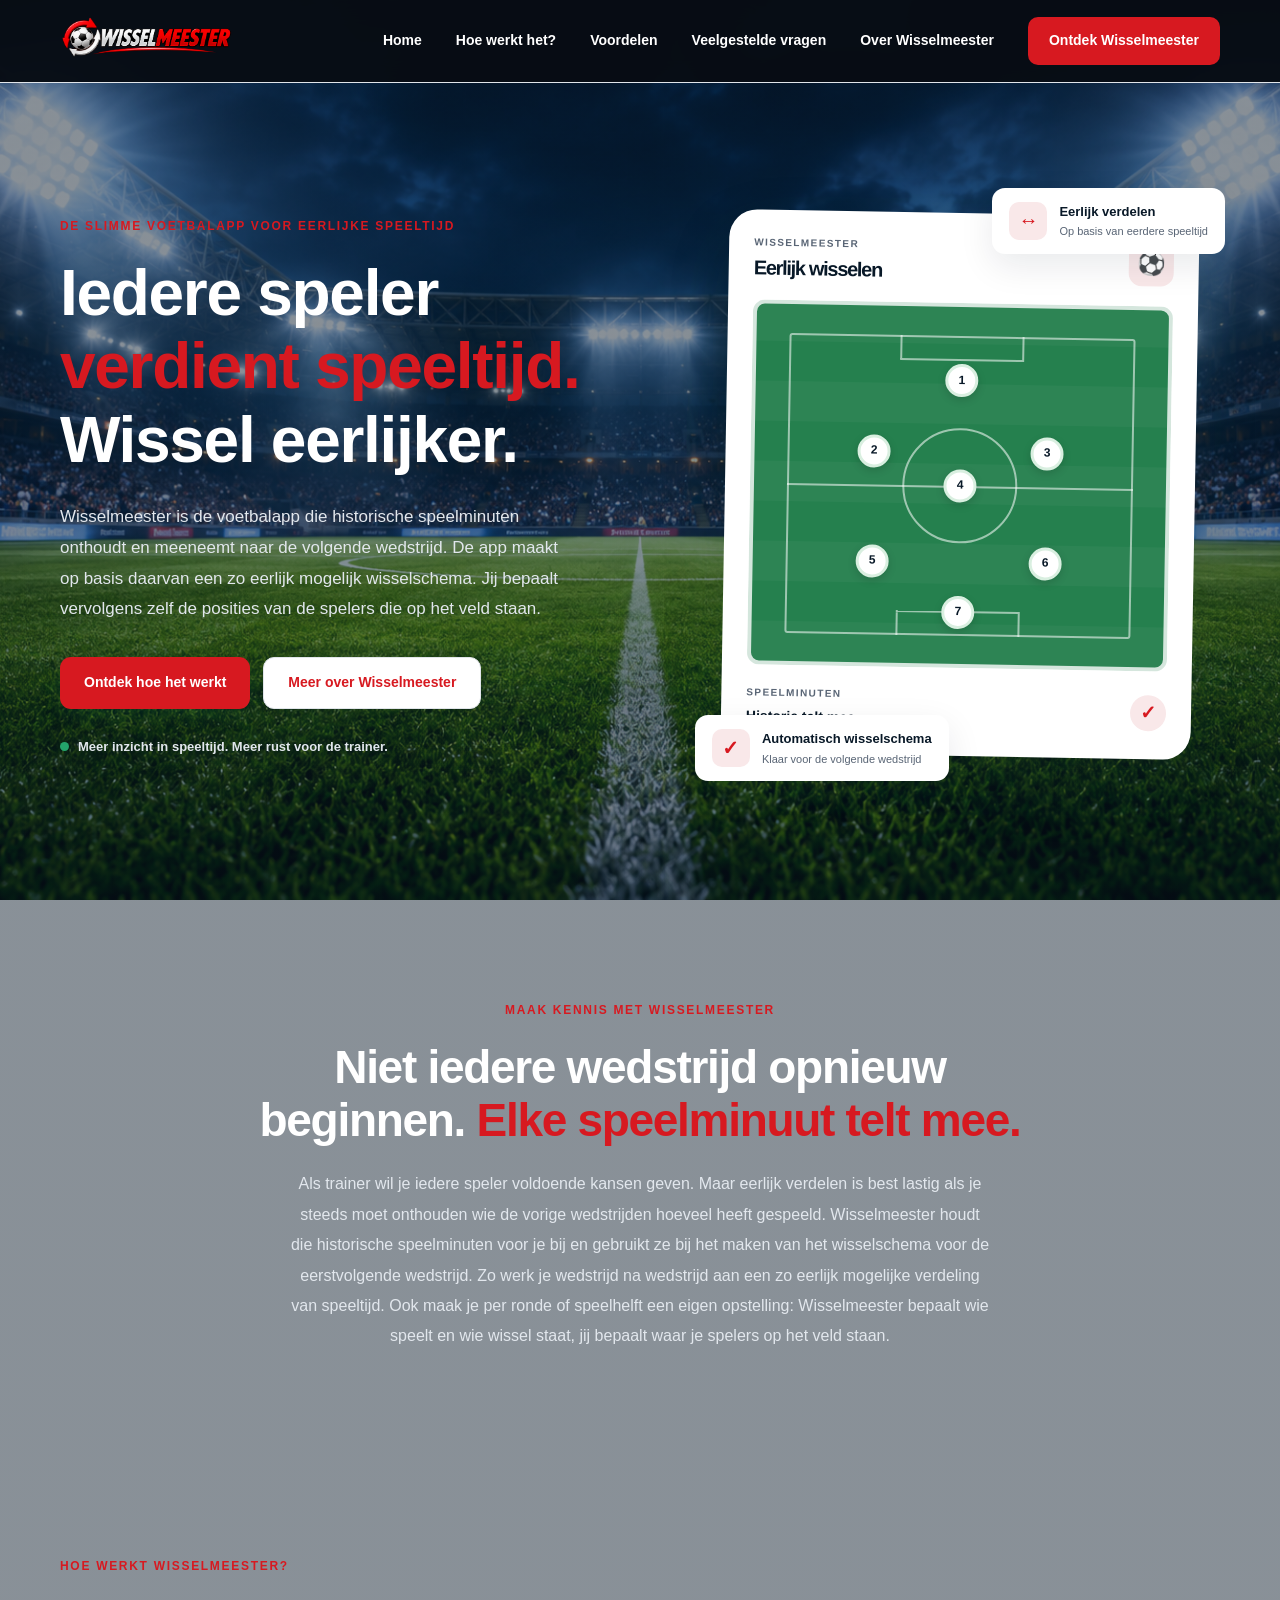
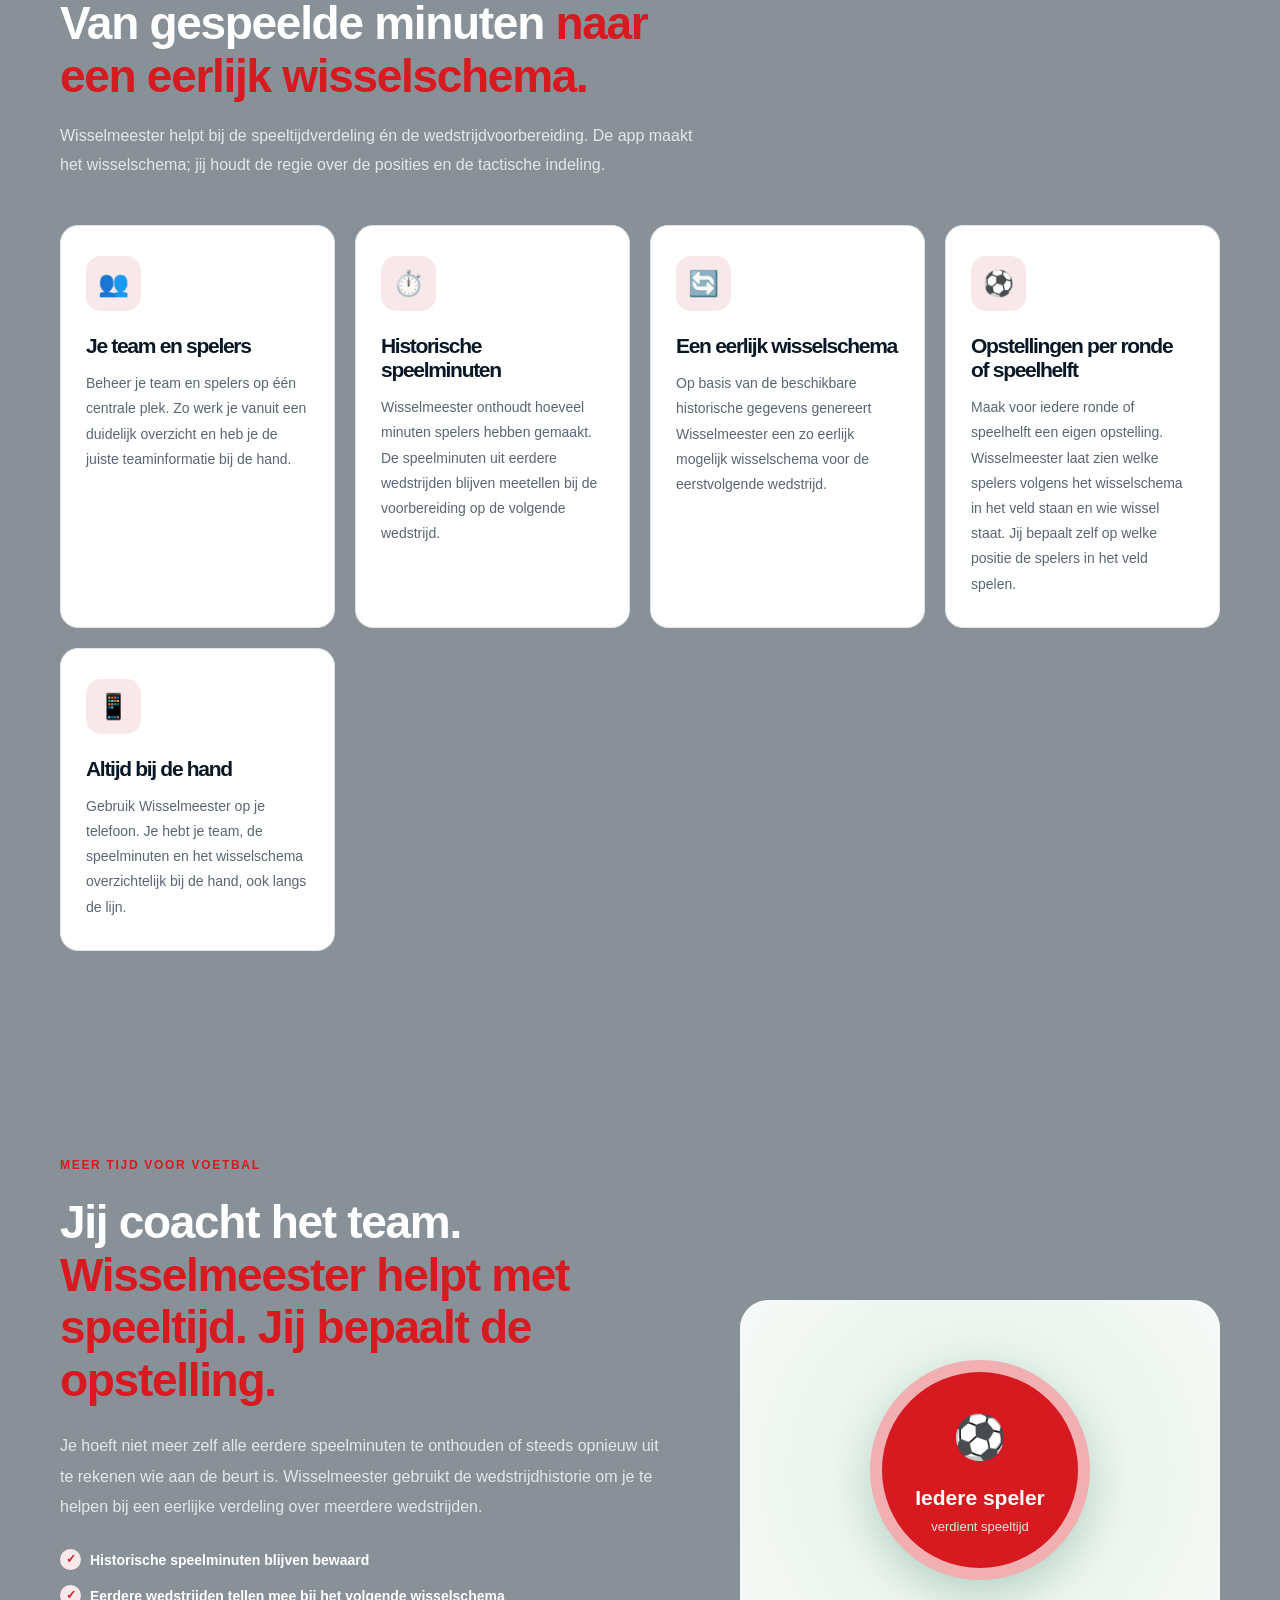
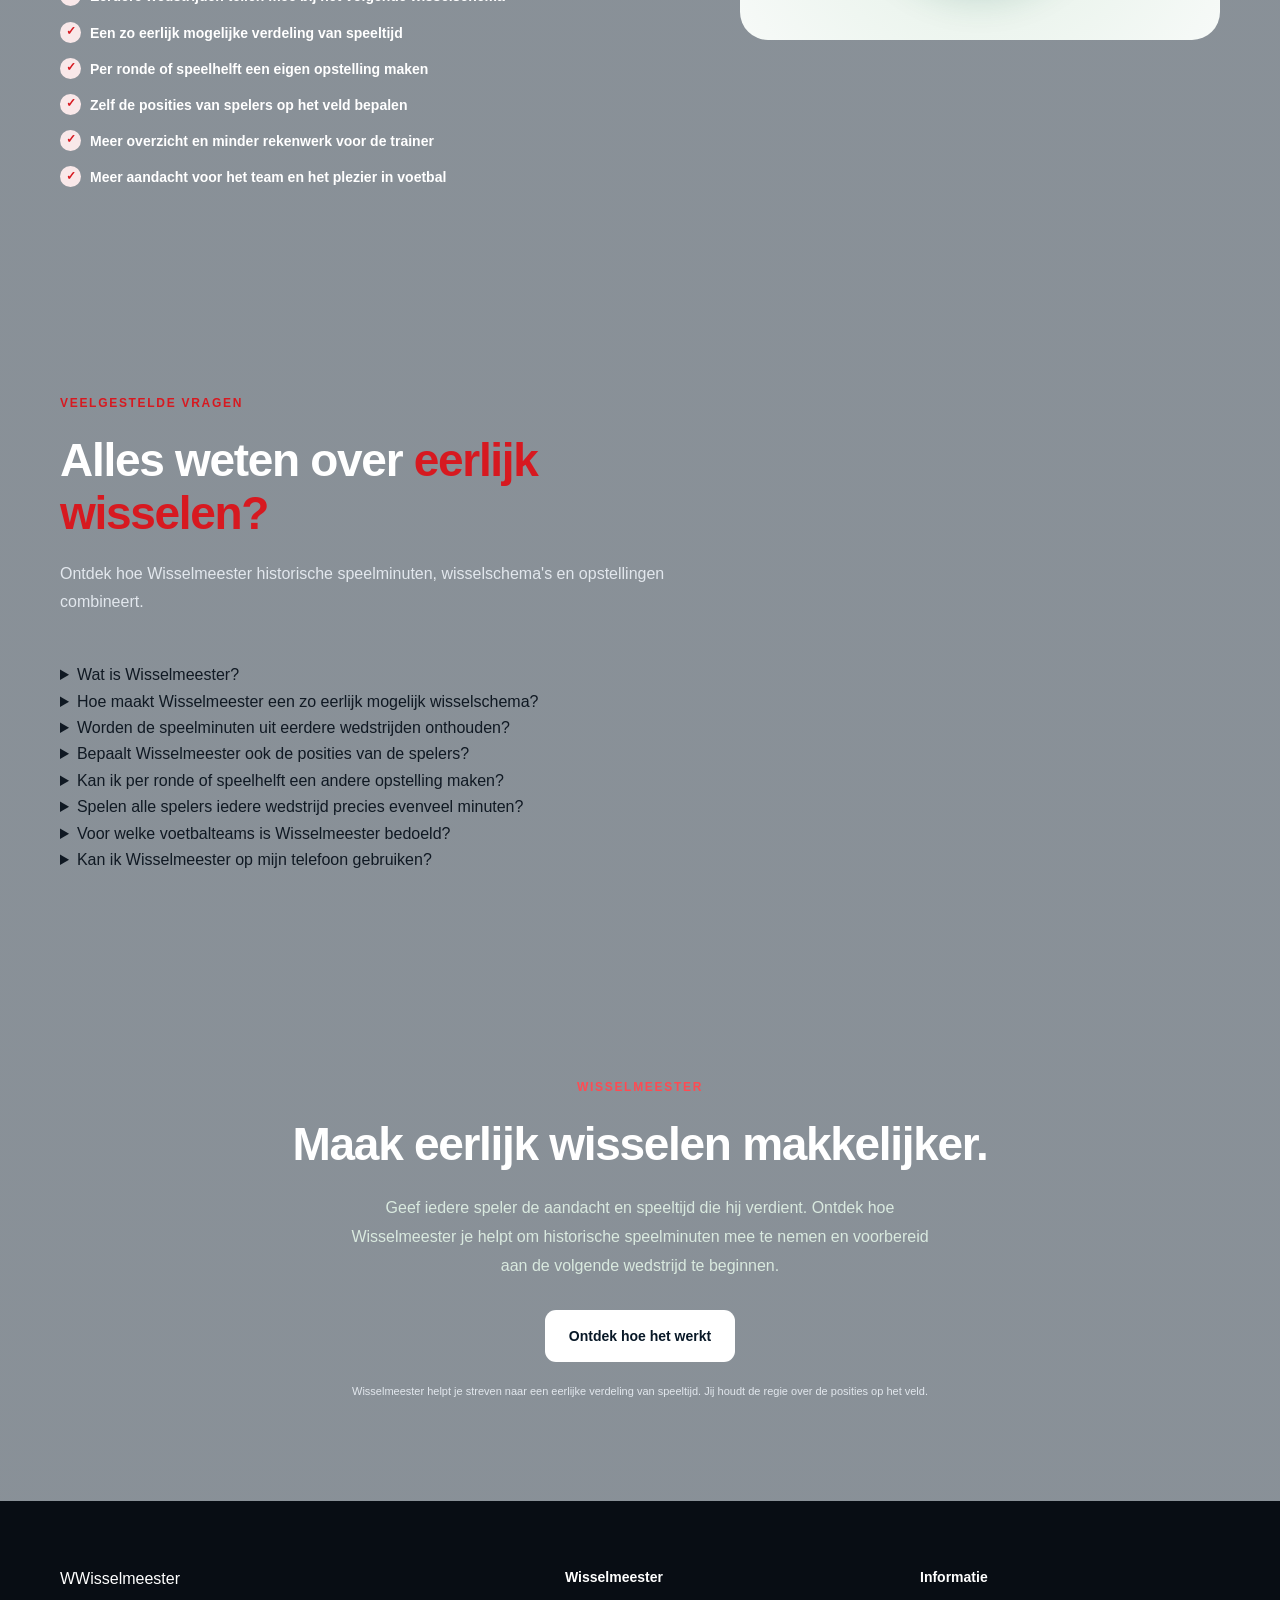
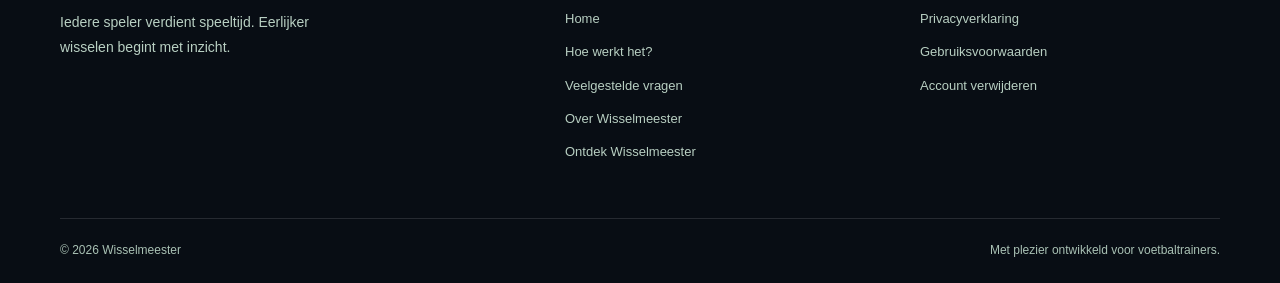
==== index.html @ cfaa4a72 "Update index.html" ====
<!DOCTYPE html>
<html lang="nl">
<head>
  <meta charset="UTF-8">
  <meta name="viewport" content="width=device-width, initial-scale=1.0">

  <title>Wisselmeester – Eerlijkere speeltijd voor iedere speler</title>

  <meta
    name="description"
    content="Wisselmeester is de slimme voetbalapp voor trainers. De app onthoudt historische speelminuten en maakt op basis daarvan een zo eerlijk mogelijk wisselschema voor de volgende wedstrijd."
  >

  <meta name="theme-color" content="#081827">

  <!-- SEO: canonical URL -->
  <link rel="canonical" href="https://wisselmeester.nl/">

  <!-- SEO: social sharing (Open Graph) -->
  <meta property="og:type" content="website">
  <meta property="og:locale" content="nl_NL">
  <meta property="og:site_name" content="Wisselmeester">
  <meta property="og:title" content="Wisselmeester – Eerlijkere speeltijd voor iedere speler">
  <meta
    property="og:description"
    content="De voetbalapp die historische speelminuten meeneemt en een zo eerlijk mogelijk wisselschema maakt. Jij bepaalt de posities op het veld."
  >
  <meta property="og:url" content="https://wisselmeester.nl/">
  <meta property="og:image" content="https://wisselmeester.nl/images/wisselmeester-logo.png">

  <!-- SEO: Twitter / X sharing -->
  <meta name="twitter:card" content="summary_large_image">
  <meta name="twitter:title" content="Wisselmeester – Eerlijkere speeltijd voor iedere speler">
  <meta
    name="twitter:description"
    content="De voetbalapp die historische speelminuten meeneemt en een zo eerlijk mogelijk wisselschema maakt."
  >
  <meta name="twitter:image" content="https://wisselmeester.nl/images/wisselmeester-logo.png">

  <!-- SEO: structured data -->
  <script type="application/ld+json">
  {
    "@context": "https://schema.org",
    "@type": "SoftwareApplication",
    "name": "Wisselmeester",
    "applicationCategory": "SportsApplication",
    "operatingSystem": "Web",
    "url": "https://wisselmeester.nl/",
    "description": "Wisselmeester is een voetbalapp voor trainers. De app onthoudt historische speelminuten en gebruikt die gegevens om een zo eerlijk mogelijk wisselschema voor de volgende wedstrijd te maken. De trainer bepaalt zelf de posities van de spelers op het veld.",
    "image": "https://wisselmeester.nl/images/wisselmeester-logo.png",
    "inLanguage": "nl"
  }
  </script>

  <link rel="stylesheet" href="style.css">
  <link rel="icon" type="image/png" href="images/icon-512.png">
  <script src="script.js" defer></script>
</head>

<body>

  <!-- NAVIGATIE -->
  <header class="site-header">
    <div class="container nav-container">

      <a href="#" class="brand" aria-label="Wisselmeester home">
        <img src="images/wisselmeester-logo.png" alt="Wisselmeester" class="brand-logo">
      </a>

      <button
        class="menu-toggle"
        id="menuToggle"
        aria-label="Menu openen"
        aria-expanded="false"
        aria-controls="mainNav"
      >
        <span></span>
        <span></span>
        <span></span>
      </button>

      <nav class="main-nav" id="mainNav">
        <a href="#home">Home</a>
        <a href="#functies">Hoe werkt het?</a>
        <a href="#voordelen">Voordelen</a>
        <a href="#faq">Veelgestelde vragen</a>
        <a href="#over">Over Wisselmeester</a>
        <a href="#contact" class="nav-button">Ontdek Wisselmeester</a>
      </nav>

    </div>
  </header>

  <main>

    <!-- HERO -->
    <section class="hero" id="home">
      <div class="container hero-grid">

        <div class="hero-content">

          <span class="eyebrow">
            DE SLIMME VOETBALAPP VOOR EERLIJKE SPEELTIJD
          </span>

          <h1>
            Iedere speler
            <span>verdient speeltijd.</span>
            Wissel eerlijker.
          </h1>

          <p>
            Wisselmeester is de voetbalapp die historische speelminuten
            onthoudt en meeneemt naar de volgende wedstrijd. De app maakt
            op basis daarvan een zo eerlijk mogelijk wisselschema. Jij bepaalt
            vervolgens zelf de posities van de spelers die op het veld staan.
          </p>

          <div class="hero-actions">
            <a href="#functies" class="button button-primary">
              Ontdek hoe het werkt
            </a>

            <a href="#over" class="button button-secondary">
              Meer over Wisselmeester
            </a>
          </div>

          <div class="hero-note">
            <span class="status-dot"></span>
            Meer inzicht in speeltijd. Meer rust voor de trainer.
          </div>

        </div>

        <!-- VISUELE APP-PRESENTATIE -->
        <div class="hero-visual">

          <div class="visual-card">

            <div class="visual-top">
              <div>
                <span class="visual-label">WISSELMEESTER</span>
                <h3>Eerlijk wisselen</h3>
              </div>
              <span class="visual-icon">⚽</span>
            </div>

            <div class="pitch">

              <div class="pitch-line center-line"></div>
              <div class="center-circle"></div>
              <div class="goal goal-top"></div>
              <div class="goal goal-bottom"></div>

              <span class="player player-1">1</span>
              <span class="player player-2">2</span>
              <span class="player player-3">3</span>
              <span class="player player-4">4</span>
              <span class="player player-5">5</span>
              <span class="player player-6">6</span>
              <span class="player player-7">7</span>

            </div>

            <div class="visual-footer">
              <div>
                <span class="visual-label">SPEELMINUTEN</span>
                <strong>Historie telt mee</strong>
              </div>
              <span class="check-icon">✓</span>
            </div>

          </div>

          <div class="floating-card floating-card-top">
            <span class="floating-icon">↔</span>
            <div>
              <strong>Eerlijk verdelen</strong>
              <small>Op basis van eerdere speeltijd</small>
            </div>
          </div>

          <div class="floating-card floating-card-bottom">
            <span class="floating-icon">✓</span>
            <div>
              <strong>Automatisch wisselschema</strong>
              <small>Klaar voor de volgende wedstrijd</small>
            </div>
          </div>

        </div>

      </div>
    </section>

    <!-- INTRODUCTIE -->
    <section class="intro section-padding" id="over">
      <div class="container intro-content">

        <span class="eyebrow">MAAK KENNIS MET WISSELMEESTER</span>

        <h2>
          Niet iedere wedstrijd opnieuw beginnen.
          <span>Elke speelminuut telt mee.</span>
        </h2>

        <p>
          Als trainer wil je iedere speler voldoende kansen geven.
          Maar eerlijk verdelen is best lastig als je steeds moet onthouden
          wie de vorige wedstrijden hoeveel heeft gespeeld. Wisselmeester
          houdt die historische speelminuten voor je bij en gebruikt ze
          bij het maken van het wisselschema voor de eerstvolgende wedstrijd.
          Zo werk je wedstrijd na wedstrijd aan een zo eerlijk mogelijke
          verdeling van speeltijd. Ook maak je per ronde of speelhelft een
          eigen opstelling: Wisselmeester bepaalt wie speelt en wie wissel
          staat, jij bepaalt waar je spelers op het veld staan.
        </p>

      </div>
    </section>

    <!-- FUNCTIES -->
    <section class="features section-padding" id="functies">
      <div class="container">

        <div class="section-heading">
          <span class="eyebrow">HOE WERKT WISSELMEESTER?</span>
          <h2>
            Van gespeelde minuten
            <span>naar een eerlijk wisselschema.</span>
          </h2>
          <p>
            Wisselmeester helpt bij de speeltijdverdeling én de
            wedstrijdvoorbereiding. De app maakt het wisselschema;
            jij houdt de regie over de posities en de tactische indeling.
          </p>
        </div>

        <div class="feature-grid">

          <article class="feature-card">
            <div class="feature-icon">👥</div>
            <h3>Je team en spelers</h3>
            <p>
              Beheer je team en spelers op één centrale plek.
              Zo werk je vanuit een duidelijk overzicht en heb je
              de juiste teaminformatie bij de hand.
            </p>
          </article>

          <article class="feature-card">
            <div class="feature-icon">⏱️</div>
            <h3>Historische speelminuten</h3>
            <p>
              Wisselmeester onthoudt hoeveel minuten spelers hebben gemaakt.
              De speelminuten uit eerdere wedstrijden blijven meetellen
              bij de voorbereiding op de volgende wedstrijd.
            </p>
          </article>

          <article class="feature-card">
            <div class="feature-icon">🔄</div>
            <h3>Een eerlijk wisselschema</h3>
            <p>
              Op basis van de beschikbare historische gegevens genereert
              Wisselmeester een zo eerlijk mogelijk wisselschema voor
              de eerstvolgende wedstrijd.
            </p>
          </article>

          <article class="feature-card">
            <div class="feature-icon">⚽</div>
            <h3>Opstellingen per ronde of speelhelft</h3>
            <p>
              Maak voor iedere ronde of speelhelft een eigen opstelling.
              Wisselmeester laat zien welke spelers volgens het wisselschema
              in het veld staan en wie wissel staat. Jij bepaalt zelf op
              welke positie de spelers in het veld spelen.
            </p>
          </article>

          <article class="feature-card">
            <div class="feature-icon">📱</div>
            <h3>Altijd bij de hand</h3>
            <p>
              Gebruik Wisselmeester op je telefoon. Je hebt je team,
              de speelminuten en het wisselschema overzichtelijk bij
              de hand, ook langs de lijn.
            </p>
          </article>

        </div>

      </div>
    </section>

    <!-- VOORDELEN -->
    <section class="benefits section-padding" id="voordelen">
      <div class="container benefits-grid">

        <div class="benefits-content">
          <span class="eyebrow">MEER TIJD VOOR VOETBAL</span>

          <h2>
            Jij coacht het team.
            <span>Wisselmeester helpt met speeltijd. Jij bepaalt de opstelling.</span>
          </h2>

          <p>
            Je hoeft niet meer zelf alle eerdere speelminuten te onthouden
            of steeds opnieuw uit te rekenen wie aan de beurt is.
            Wisselmeester gebruikt de wedstrijdhistorie om je te helpen
            bij een eerlijke verdeling over meerdere wedstrijden.
          </p>

          <ul class="benefit-list">
            <li>Historische speelminuten blijven bewaard</li>
            <li>Eerdere wedstrijden tellen mee bij het volgende wisselschema</li>
            <li>Een zo eerlijk mogelijke verdeling van speeltijd</li>
            <li>Per ronde of speelhelft een eigen opstelling maken</li>
            <li>Zelf de posities van spelers op het veld bepalen</li>
            <li>Meer overzicht en minder rekenwerk voor de trainer</li>
            <li>Meer aandacht voor het team en het plezier in voetbal</li>
          </ul>
        </div>

        <div class="benefits-visual">
          <div class="benefits-circle">
            <span>⚽</span>
            <strong>Iedere speler</strong>
            <small>verdient speeltijd</small>
          </div>
        </div>

      </div>
    </section>

    <!-- VEELGESTELDE VRAGEN -->
    <section class="faq section-padding" id="faq">
      <div class="container">

        <div class="section-heading faq-heading">
          <span class="eyebrow">VEELGESTELDE VRAGEN</span>
          <h2>
            Alles weten over
            <span>eerlijk wisselen?</span>
          </h2>
          <p>
            Ontdek hoe Wisselmeester historische speelminuten,
            wisselschema's en opstellingen combineert.
          </p>
        </div>

        <div class="faq-list">

          <details class="faq-item">
            <summary>Wat is Wisselmeester?</summary>
            <div class="faq-answer">
              <p>
                Wisselmeester is een voetbalapp voor trainers. De app houdt
                geregistreerde speelminuten uit eerdere wedstrijden bij en
                gebruikt die historie om een zo eerlijk mogelijk wisselschema
                voor de eerstvolgende wedstrijd te maken.
              </p>
            </div>
          </details>

          <details class="faq-item">
            <summary>Hoe maakt Wisselmeester een zo eerlijk mogelijk wisselschema?</summary>
            <div class="faq-answer">
              <p>
                Wisselmeester neemt de historische speelminuten van spelers
                mee bij het genereren van het volgende wisselschema. Zo kijkt
                de app verder dan alleen de wedstrijd die je op dat moment
                voorbereidt en helpt hij om de speeltijd over meerdere
                wedstrijden zo eerlijk mogelijk te verdelen.
              </p>
            </div>
          </details>

          <details class="faq-item">
            <summary>Worden de speelminuten uit eerdere wedstrijden onthouden?</summary>
            <div class="faq-answer">
              <p>
                Ja. De geregistreerde speelminuten blijven onderdeel van de
                wedstrijdhistorie. Die gegevens worden meegenomen wanneer
                Wisselmeester een wisselschema voor de volgende wedstrijd
                genereert.
              </p>
            </div>
          </details>

          <details class="faq-item">
            <summary>Bepaalt Wisselmeester ook de posities van de spelers?</summary>
            <div class="faq-answer">
              <p>
                Nee. Wisselmeester bepaalt volgens het wisselschema welke
                spelers in het veld staan en wie wissel staat. De trainer
                bepaalt zelf op welke positie de spelers in het veld spelen.
                Jij houdt dus de tactische regie.
              </p>
            </div>
          </details>

          <details class="faq-item">
            <summary>Kan ik per ronde of speelhelft een andere opstelling maken?</summary>
            <div class="faq-answer">
              <p>
                Ja. Je kunt per ronde of speelhelft een eigen opstelling
                samenstellen. Wisselmeester geeft aan welke spelers volgens
                het wisselschema spelen; jij verdeelt die spelers over de
                gewenste posities.
              </p>
            </div>
          </details>

          <details class="faq-item">
            <summary>Spelen alle spelers iedere wedstrijd precies evenveel minuten?</summary>
            <div class="faq-answer">
              <p>
                Dat is niet het uitgangspunt. Wisselmeester streeft naar een
                zo eerlijk mogelijke verdeling op basis van de geregistreerde
                speelminuten uit eerdere wedstrijden. De verdeling kan per
                wedstrijd verschillen; het doel is om over meerdere
                wedstrijden rekening te houden met de speeltijd van iedere
                speler.
              </p>
            </div>
          </details>

          <details class="faq-item">
            <summary>Voor welke voetbalteams is Wisselmeester bedoeld?</summary>
            <div class="faq-answer">
              <p>
                Wisselmeester is ontwikkeld voor voetbaltrainers die meer
                overzicht willen bij het organiseren van teams, opstellingen
                en wissels. De app is in het bijzonder relevant voor trainers
                die de speeltijd van hun spelers zo eerlijk mogelijk willen
                verdelen.
              </p>
            </div>
          </details>

          <details class="faq-item">
            <summary>Kan ik Wisselmeester op mijn telefoon gebruiken?</summary>
            <div class="faq-answer">
              <p>
                Ja. Wisselmeester is als webapp te gebruiken op je telefoon.
                Zo kun je je teaminformatie en wisselschema ook langs de lijn
                raadplegen.
              </p>
            </div>
          </details>

        </div>
      </div>
    </section>

    <!-- CTA -->
    <section class="cta section-padding" id="contact">
      <div class="container cta-content">

        <span class="eyebrow">WISSELMEESTER</span>

        <h2>
          Maak eerlijk wisselen
          makkelijker.
        </h2>

        <p>
          Geef iedere speler de aandacht en speeltijd die hij verdient.
          Ontdek hoe Wisselmeester je helpt om historische speelminuten
          mee te nemen en voorbereid aan de volgende wedstrijd te beginnen.
        </p>

        <a href="#functies" class="button button-light">
          Ontdek hoe het werkt
        </a>

        <small>
          Wisselmeester helpt je streven naar een eerlijke verdeling
          van speeltijd. Jij houdt de regie over de posities op het veld.
        </small>

      </div>
    </section>

  </main>

  <!-- FOOTER -->
  <footer class="site-footer">
    <div class="container footer-content">

      <div class="footer-brand">
        <a href="#" class="brand brand-footer">
          <span class="brand-icon">W</span>
          <span>Wisselmeester</span>
        </a>

        <p>
          Iedere speler verdient speeltijd.
          Eerlijker wisselen begint met inzicht.
        </p>
      </div>

      <div class="footer-links">
        <strong>Wisselmeester</strong>
        <a href="#home">Home</a>
        <a href="#functies">Hoe werkt het?</a>
        <a href="#faq">Veelgestelde vragen</a>
        <a href="#over">Over Wisselmeester</a>
        <a href="#contact">Ontdek Wisselmeester</a>
      </div>

      <div class="footer-links">
        <strong>Informatie</strong>
        <a href="privacy.html">Privacyverklaring</a>
        <a href="voorwaarden.html">Gebruiksvoorwaarden</a>
        <a href="verwijderen.html">Account verwijderen</a>
      </div>

    </div>

    <div class="container footer-bottom">
      <span>© <span id="currentYear"></span> Wisselmeester</span>
      <span>Met plezier ontwikkeld voor voetbaltrainers.</span>
    </div>
  </footer>

</body>
</html>
---- style.css ----
/* =========================================================
   WISSELMEESTER - OFFICIELE WEBSITE
   TEST VERSIE
   Huisstijl: wit, donkergroen en blauw
   ========================================================= */


/* =========================================================
   1. KLEUREN EN BASISINSTELLINGEN
   ========================================================= */


:root {
  /* OFFICIELE WISSELMEESTER KLEUREN */

  --green: #d71920;
  --green-dark: #081827;
  --green-light: #f9e8e9;
  --green-soft: #f4f5f7;

  --blue: #081827;
  --blue-light: #e9edf2;

  --white: #ffffff;
  --background: #f4f5f7;

  --text: #101923;
  --text-light: #596575;

  --border: #e1e5ea;

  --shadow: 0 12px 35px rgba(8, 24, 39, 0.09);

  --radius: 18px;
  --radius-large: 28px;

  --container: 1160px;
}



* {
  margin: 0;
  padding: 0;
  box-sizing: border-box;
}


html {
  scroll-behavior: smooth;
  scroll-padding-top: 100px;
}



body {
  font-family: Arial, Helvetica, sans-serif;
  background:
    linear-gradient(
      rgba(8, 24, 39, 0.48),
      rgba(8, 24, 39, 0.48)
    ),
    url("images/background-stadium.png") center top / cover fixed no-repeat;
  color: var(--text);
  line-height: 1.65;
  overflow-x: hidden;
}



a {
  text-decoration: none;
  color: inherit;
}


button {
  font: inherit;
}


.container {
  width: min(100% - 48px, var(--container));
  margin: 0 auto;
}


.section-padding {
  padding: 100px 0;
}


::selection {
  background: var(--green);
  color: var(--white);
}


/* =========================================================
   2. NAVIGATIE
   ========================================================= */

.site-header {
  position: sticky;
  top: 0;
  z-index: 1000;

  background: rgba(8, 13, 20, 0.97);
  backdrop-filter: blur(12px);

  border-bottom: 1px solid var(--border);
}


.nav-container {
  min-height: 82px;

  display: flex;
  align-items: center;
  justify-content: space-between;
}



.brand {
  display: inline-flex;
  align-items: center;
  text-decoration: none;
  line-height: 0;
}

.brand-logo {
  display: block;
  height: 58px;
  width: auto;
  max-width: 320px;
  object-fit: contain;
}



.main-nav {
  display: flex;
  align-items: center;
  gap: 34px;
}


.main-nav > a {
  color: #ffffff;
  font-size: 14px;
  font-weight: 600;

  transition: color 0.2s ease;
}


.main-nav > a:hover {
  color: var(--green);
}


.main-nav .nav-button {
  background: var(--green);
  color: var(--white);

  padding: 12px 21px;
  border-radius: 10px;

  transition: background 0.2s ease, transform 0.2s ease;
}


.main-nav .nav-button:hover {
  background: var(--green-dark);
  color: var(--white);
  transform: translateY(-2px);
}


.menu-toggle {
  display: none;

  width: 44px;
  height: 44px;

  border: 1px solid #394452;
  background: #101923;
  border-radius: 10px;

  cursor: pointer;

  align-items: center;
  justify-content: center;
  flex-direction: column;
  gap: 5px;
}


.menu-toggle span {
  width: 20px;
  height: 2px;

  background: #ffffff;
  border-radius: 5px;

  transition: transform 0.2s ease;
}


/* =========================================================
   3. ALGEMENE TYPOGRAFIE
   ========================================================= */

.eyebrow {
  display: inline-block;

  color: var(--green);
  font-size: 12px;
  font-weight: 800;
  letter-spacing: 1.7px;

  margin-bottom: 20px;
}


h1,
h2,
h3 {
  color: #ffffff;
  line-height: 1.15;
  letter-spacing: -1.3px;
}


h1 {
  font-size: clamp(42px, 5vw, 66px);
}


h2 {
  font-size: clamp(32px, 4vw, 46px);
}


h3 {
  font-size: 21px;
}


h1 span,
h2 span {
  color: var(--green);
}


p {
  color: #e2e7ed;
}


/* =========================================================
   4. KNOPPEN
   ========================================================= */

.button {
  display: inline-flex;
  align-items: center;
  justify-content: center;

  min-height: 52px;
  padding: 13px 24px;

  border-radius: 11px;

  font-size: 14px;
  font-weight: 700;

  transition:
    transform 0.2s ease,
    background 0.2s ease,
    box-shadow 0.2s ease;
}


.button:hover {
  transform: translateY(-3px);
}


.button-primary {
  background: var(--green);
  color: var(--white);

  box-shadow: 0 7px 18px rgba(7, 91, 66, 0.18);
}


.button-primary:hover {
  background: var(--green-dark);
}


.button-secondary {
  background: var(--white);
  color: var(--green);

  border: 1px solid var(--border);
}


.button-secondary:hover {
  border-color: var(--green);
  background: var(--green-soft);
}


.button-light {
  background: var(--white);
  color: var(--green-dark);
}


.button-light:hover {
  background: var(--green-light);
}


/* =========================================================
   5. HOMEPAGE - HERO
   ========================================================= */

.hero {
  position: relative;
  overflow: hidden;

  background: transparent;

  padding: 105px 0 115px;
}


.hero-grid {
  display: grid;
  grid-template-columns: 1.05fr 0.95fr;

  align-items: center;
  gap: 65px;
}


.hero-content {
  max-width: 600px;
}



.hero-content h1 {
  margin-bottom: 25px;
  color: #ffffff;
}

.hero-content h1 span {
  color: #d71920;
}




.hero-content > p {
  max-width: 520px;

  color: #e2e7ed;
  font-size: 17px;
  line-height: 1.8;

  margin-bottom: 32px;
}



.hero-actions {
  display: flex;
  flex-wrap: wrap;
  gap: 13px;
}


.hero-note {
  display: flex;
  align-items: center;
  gap: 9px;

  margin-top: 27px;

  color: #e2e7ed;
  font-size: 13px;
  font-weight: 600;
}


.status-dot {
  width: 9px;
  height: 9px;

  background: #24a46b;
  border-radius: 50%;
}


/* =========================================================
   6. VISUELE APP-PRESENTATIE
   ========================================================= */

.hero-visual {
  position: relative;
  min-width: 0;
  padding: 25px;
}


.visual-card {
  position: relative;
  z-index: 2;

  background: var(--white);
  padding: 25px;

  border-radius: var(--radius-large);

  box-shadow: 0 25px 65px rgba(18, 61, 48, 0.14);

  transform: rotate(1deg);
}


.visual-top,
.visual-footer {
  display: flex;
  align-items: center;
  justify-content: space-between;
}


.visual-top {
  margin-bottom: 20px;
}


.visual-label {
  display: block;

  color: var(--text-light);
  font-size: 10px;
  font-weight: 800;
  letter-spacing: 1.4px;
}


.visual-top h3 {
  color: var(--green-dark);
  margin-top: 5px;
  font-size: 20px;
}


.visual-icon {
  width: 45px;
  height: 45px;

  display: flex;
  align-items: center;
  justify-content: center;

  background: var(--green-light);
  border-radius: 13px;

  font-size: 23px;
}


/* VOETBALVELD */

.pitch {
  position: relative;

  width: 100%;
  aspect-ratio: 1.15 / 1;

  overflow: hidden;

  background: #25804e;

  border: 4px solid rgba(255, 255, 255, 0.8);
  border-radius: 12px;

  background-image:
    repeating-linear-gradient(
      0deg,
      rgba(255, 255, 255, 0.035) 0,
      rgba(255, 255, 255, 0.035) 40px,
      transparent 40px,
      transparent 80px
    );
}


.pitch::before {
  content: "";

  position: absolute;
  inset: 8%;

  border: 2px solid rgba(255, 255, 255, 0.55);
  border-radius: 3px;
}


.center-line {
  position: absolute;

  top: 50%;
  left: 8%;
  right: 8%;

  height: 2px;

  background: rgba(255, 255, 255, 0.55);
}


.center-circle {
  position: absolute;

  width: 28%;
  aspect-ratio: 1;

  top: 50%;
  left: 50%;

  transform: translate(-50%, -50%);

  border: 2px solid rgba(255, 255, 255, 0.55);
  border-radius: 50%;
}


.goal {
  position: absolute;

  left: 35%;
  width: 30%;
  height: 7%;

  border: 2px solid rgba(255, 255, 255, 0.55);
}


.goal-top {
  top: 8%;
  border-top: none;
}


.goal-bottom {
  bottom: 8%;
  border-bottom: none;
}


/* SPELERS OP HET VELD */

.player {
  position: absolute;
  z-index: 3;

  width: 33px;
  height: 33px;

  display: flex;
  align-items: center;
  justify-content: center;

  background: #ffffff;
  color: var(--green-dark);

  border: 3px solid #d9efe0;
  border-radius: 50%;

  font-size: 12px;
  font-weight: 800;

  box-shadow: 0 3px 8px rgba(0, 0, 0, 0.15);
}


.player-1 {
  top: 16%;
  left: 50%;
  transform: translateX(-50%);
}


.player-2 {
  top: 36%;
  left: 25%;
}


.player-3 {
  top: 36%;
  right: 25%;
}


.player-4 {
  top: 50%;
  left: 50%;
  transform: translate(-50%, -50%);
}


.player-5 {
  bottom: 24%;
  left: 25%;
}


.player-6 {
  bottom: 24%;
  right: 25%;
}


.player-7 {
  bottom: 10%;
  left: 50%;
  transform: translateX(-50%);
}


.visual-footer {
  padding-top: 20px;
}


.visual-footer strong {
  display: block;
  margin-top: 3px;

  color: var(--green-dark);
  font-size: 14px;
}


.check-icon {
  width: 36px;
  height: 36px;

  display: flex;
  align-items: center;
  justify-content: center;

  background: var(--green-light);
  color: var(--green);

  border-radius: 50%;

  font-size: 19px;
  font-weight: 800;
}


/* LOSSE KAARTEN */

.floating-card {
  position: absolute;
  z-index: 4;

  display: flex;
  align-items: center;
  gap: 12px;

  background: var(--white);
  padding: 13px 17px;

  border-radius: 13px;

  box-shadow: var(--shadow);
}


.floating-card-top {
  top: 0;
  right: -5px;
}


.floating-card-bottom {
  bottom: 0;
  left: -5px;
}


.floating-icon {
  width: 38px;
  height: 38px;

  display: flex;
  align-items: center;
  justify-content: center;

  background: var(--green-light);
  color: var(--green);

  border-radius: 10px;

  font-size: 20px;
  font-weight: 800;
}


.floating-card strong {
  display: block;
  color: var(--green-dark);
  font-size: 13px;
}


.floating-card small {
  display: block;
  color: var(--text-light);
  font-size: 11px;
}


/* =========================================================
   7. INTRODUCTIE
   ========================================================= */


.intro {
  background: transparent;
}



.intro-content {
  max-width: 790px;
  text-align: center;
}


.intro-content h2 {
  margin-bottom: 23px;
}


.intro-content p {
  max-width: 700px;
  margin: 0 auto;

  font-size: 16px;
  line-height: 1.9;
}


/* =========================================================
   8. FUNCTIES
   ========================================================= */

.features {
  background: transparent;
}


.section-heading {
  max-width: 650px;
  margin-bottom: 45px;
}


.section-heading h2 {
  margin-bottom: 20px;
}


.section-heading p {
  font-size: 16px;
  line-height: 1.8;
}


.feature-grid {
  display: grid;
  grid-template-columns: repeat(4, 1fr);
  gap: 20px;
}


.feature-card {
  background: var(--white);

  padding: 30px 25px;

  border: 1px solid var(--border);
  border-radius: var(--radius);

  transition:
    transform 0.25s ease,
    box-shadow 0.25s ease,
    border-color 0.25s ease;
}


.feature-card:hover {
  transform: translateY(-6px);

  box-shadow: var(--shadow);
  border-color: rgba(7, 91, 66, 0.25);
}


.feature-icon {
  width: 55px;
  height: 55px;

  display: flex;
  align-items: center;
  justify-content: center;

  background: var(--green-light);
  border-radius: 15px;

  margin-bottom: 23px;

  font-size: 25px;
}


.feature-card h3 {
  color: var(--green-dark);
  margin-bottom: 13px;
}


.feature-card p {
  color: var(--text-light);
  font-size: 14px;
  line-height: 1.8;
}


/* =========================================================
   9. VOORDELEN
   ========================================================= */

.benefits {
  background: transparent;
}


.benefits-grid {
  display: grid;
  grid-template-columns: 1fr 0.8fr;

  align-items: center;
  gap: 80px;
}


.benefits-content h2 {
  color: #ffffff;
  margin-bottom: 24px;
}


.benefits-content > p {
  color: #e2e7ed;
  font-size: 16px;
  line-height: 1.9;
  margin-bottom: 27px;
}


.benefit-list {
  list-style: none;

  display: flex;
  flex-direction: column;
  gap: 13px;
}


.benefit-list li {
  position: relative;

  padding-left: 30px;

  color: #ffffff;
  font-size: 14px;
  font-weight: 600;
}


.benefit-list li::before {
  content: "✓";

  position: absolute;
  left: 0;
  top: 0;

  width: 21px;
  height: 21px;

  display: flex;
  align-items: center;
  justify-content: center;

  background: var(--green-light);
  color: var(--green);

  border-radius: 50%;

  font-size: 12px;
  font-weight: 800;
}


.benefits-visual {
  min-height: 340px;

  display: flex;
  align-items: center;
  justify-content: center;

  background:
    radial-gradient(
      circle at center,
      #dceee2 0%,
      #edf5ef 55%,
      #f7faf8 100%
    );

  border-radius: var(--radius-large);
}


.benefits-circle {
  width: 220px;
  height: 220px;

  display: flex;
  align-items: center;
  justify-content: center;
  flex-direction: column;

  background: var(--green);

  border: 12px solid rgba(255, 255, 255, 0.65);
  border-radius: 50%;

  box-shadow: 0 15px 40px rgba(7, 91, 66, 0.2);

  color: var(--white);
}


.benefits-circle span {
  font-size: 43px;
  margin-bottom: 8px;
}


.benefits-circle strong {
  font-size: 21px;
}


.benefits-circle small {
  color: #d6e9de;
  font-size: 13px;
}


/* =========================================================
   10. CALL TO ACTION
   ========================================================= */

.cta {
  position: relative;
  overflow: hidden;

  background: transparent;

  color: var(--white);
}


.cta-content {
  max-width: 720px;
  text-align: center;
}


.cta .eyebrow {
  color: #ff4b52;
}


.cta h2 {
  color: var(--white);
  margin-bottom: 23px;
}


.cta p {
  color: #e2e7ed;
  max-width: 580px;
  margin: 0 auto 30px;

  color: #d9e9df;

  font-size: 16px;
  line-height: 1.8;
}


.cta .button {
  margin-bottom: 20px;
}


.cta-content > small {
  display: block;
  color: #e2e7ed;
  font-size: 11px;
}


/* =========================================================
   11. FOOTER
   ========================================================= */

.site-footer {
  background: #080d14;
  color: var(--white);

  padding-top: 65px;
}


.footer-content {
  display: grid;
  grid-template-columns: 1.5fr 1fr 1fr;
  gap: 55px;

  padding-bottom: 55px;
}


.brand-footer {
  color: var(--white);
}


.footer-brand p {
  max-width: 280px;
  margin-top: 18px;

  color: #b8cfc2;
  font-size: 14px;
  line-height: 1.8;
}


.footer-links {
  display: flex;
  flex-direction: column;
  align-items: flex-start;
  gap: 12px;
}


.footer-links strong {
  margin-bottom: 7px;
  color: var(--white);
  font-size: 14px;
}


.footer-links a {
  color: #b8cfc2;
  font-size: 13px;

  transition: color 0.2s ease;
}


.footer-links a:hover {
  color: var(--white);
}


.footer-bottom {
  display: flex;
  align-items: center;
  justify-content: space-between;

  padding-top: 22px;
  padding-bottom: 22px;

  border-top: 1px solid rgba(255, 255, 255, 0.12);

  color: #a9c1b4;
  font-size: 12px;
}


/* =========================================================
   12. RESPONSIVE - TABLETS
   ========================================================= */

@media (max-width: 1000px) {

  .hero-grid {
    gap: 35px;
  }

  .hero-content h1 {
    font-size: 49px;
  }

  .feature-grid {
    grid-template-columns: repeat(2, 1fr);
  }

  .benefits-grid {
    gap: 40px;
  }

  .main-nav {
    gap: 20px;
  }

}


/* =========================================================
   13. RESPONSIVE - MOBIELE NAVIGATIE
   ========================================================= */

@media (max-width: 760px) {

  .container {
    width: min(100% - 36px, var(--container));
  }

  .section-padding {
    padding: 75px 0;
  }

  .nav-container {
    min-height: 72px;
  }

  .brand {
    font-size: 20px;
  }

  .brand-icon {
    width: 36px;
    height: 36px;
  }

  .menu-toggle {
    display: flex;
  }

  .main-nav {
    position: absolute;

    top: 72px;
    left: 0;
    right: 0;

    display: none;
    flex-direction: column;
    align-items: stretch;
    gap: 0;

    padding: 12px 24px 22px;

    background: #080d14;
    border-bottom: 1px solid #394452;

    box-shadow: 0 12px 20px rgba(0, 0, 0, 0.25);
  }

  .main-nav.active {
    display: flex;
  }

  .main-nav > a {
    color: #ffffff;
    padding: 13px 0;
  }

  .main-nav .nav-button {
    margin-top: 8px;
    padding: 13px 18px;
    text-align: center;
  }

  .hero {
    padding: 70px 0 85px;
  }

  .hero-grid {
    grid-template-columns: 1fr;
    gap: 55px;
  }

  .hero-content {
    max-width: 100%;
  }

  .hero-content h1 {
    font-size: clamp(40px, 9vw, 55px);
  }

  .hero-content > p {
    font-size: 15px;
  }

  .hero-visual {
    width: min(100%, 520px);
    margin: 0 auto;
    padding: 20px 12px;
  }

  .floating-card-top {
    right: -2px;
  }

  .floating-card-bottom {
    left: -2px;
  }

  .intro-content h2 {
    font-size: 34px;
  }

  .benefits-grid {
    grid-template-columns: 1fr;
    gap: 40px;
  }

  .benefits-visual {
    min-height: 290px;
  }

  .footer-content {
    grid-template-columns: 1fr 1fr;
    gap: 40px 25px;
  }

  .footer-brand {
    grid-column: 1 / -1;
  }

}


/* =========================================================
   14. RESPONSIVE - KLEINE TELEFOONS
   ========================================================= */

@media (max-width: 480px) {

  .container {
    width: min(100% - 30px, var(--container));
  }

  .section-padding {
    padding: 60px 0;
  }

  .hero {
    padding: 58px 0 70px;
  }

  .hero-content h1 {
    font-size: 39px;
    letter-spacing: -1.5px;
  }

  .hero-actions {
    flex-direction: column;
  }

  .hero-actions .button {
    width: 100%;
  }

  .hero-note {
    font-size: 11px;
  }

  .visual-card {
    padding: 17px;
  }

  .floating-card {
    padding: 9px 11px;
    gap: 8px;
  }

  .floating-card strong {
    font-size: 11px;
  }

  .floating-card small {
    font-size: 9px;
  }

  .floating-icon {
    width: 31px;
    height: 31px;
    font-size: 16px;
  }

  .feature-grid {
    grid-template-columns: 1fr;
  }

  .feature-card {
    padding: 25px 22px;
  }

  .intro-content h2 {
    font-size: 30px;
  }

  .section-heading h2,
  .benefits-content h2 {
    font-size: 34px;
  }

  .footer-content {
    grid-template-columns: 1fr;
    gap: 35px;
  }

  .footer-brand {
    grid-column: auto;
  }

  .footer-bottom {
    align-items: flex-start;
    flex-direction: column;
    gap: 8px;
  }

}


/* =========================================================
   15. TOEGANKELIJKHEID
   ========================================================= */

a:focus-visible,
button:focus-visible {
  outline: 3px solid var(--blue);
  outline-offset: 4px;
}


@media (prefers-reduced-motion: reduce) {

  *,
  *::before,
  *::after {
    scroll-behavior: auto !important;
    transition-duration: 0.01ms !important;
    animation-duration: 0.01ms !important;
  }

}
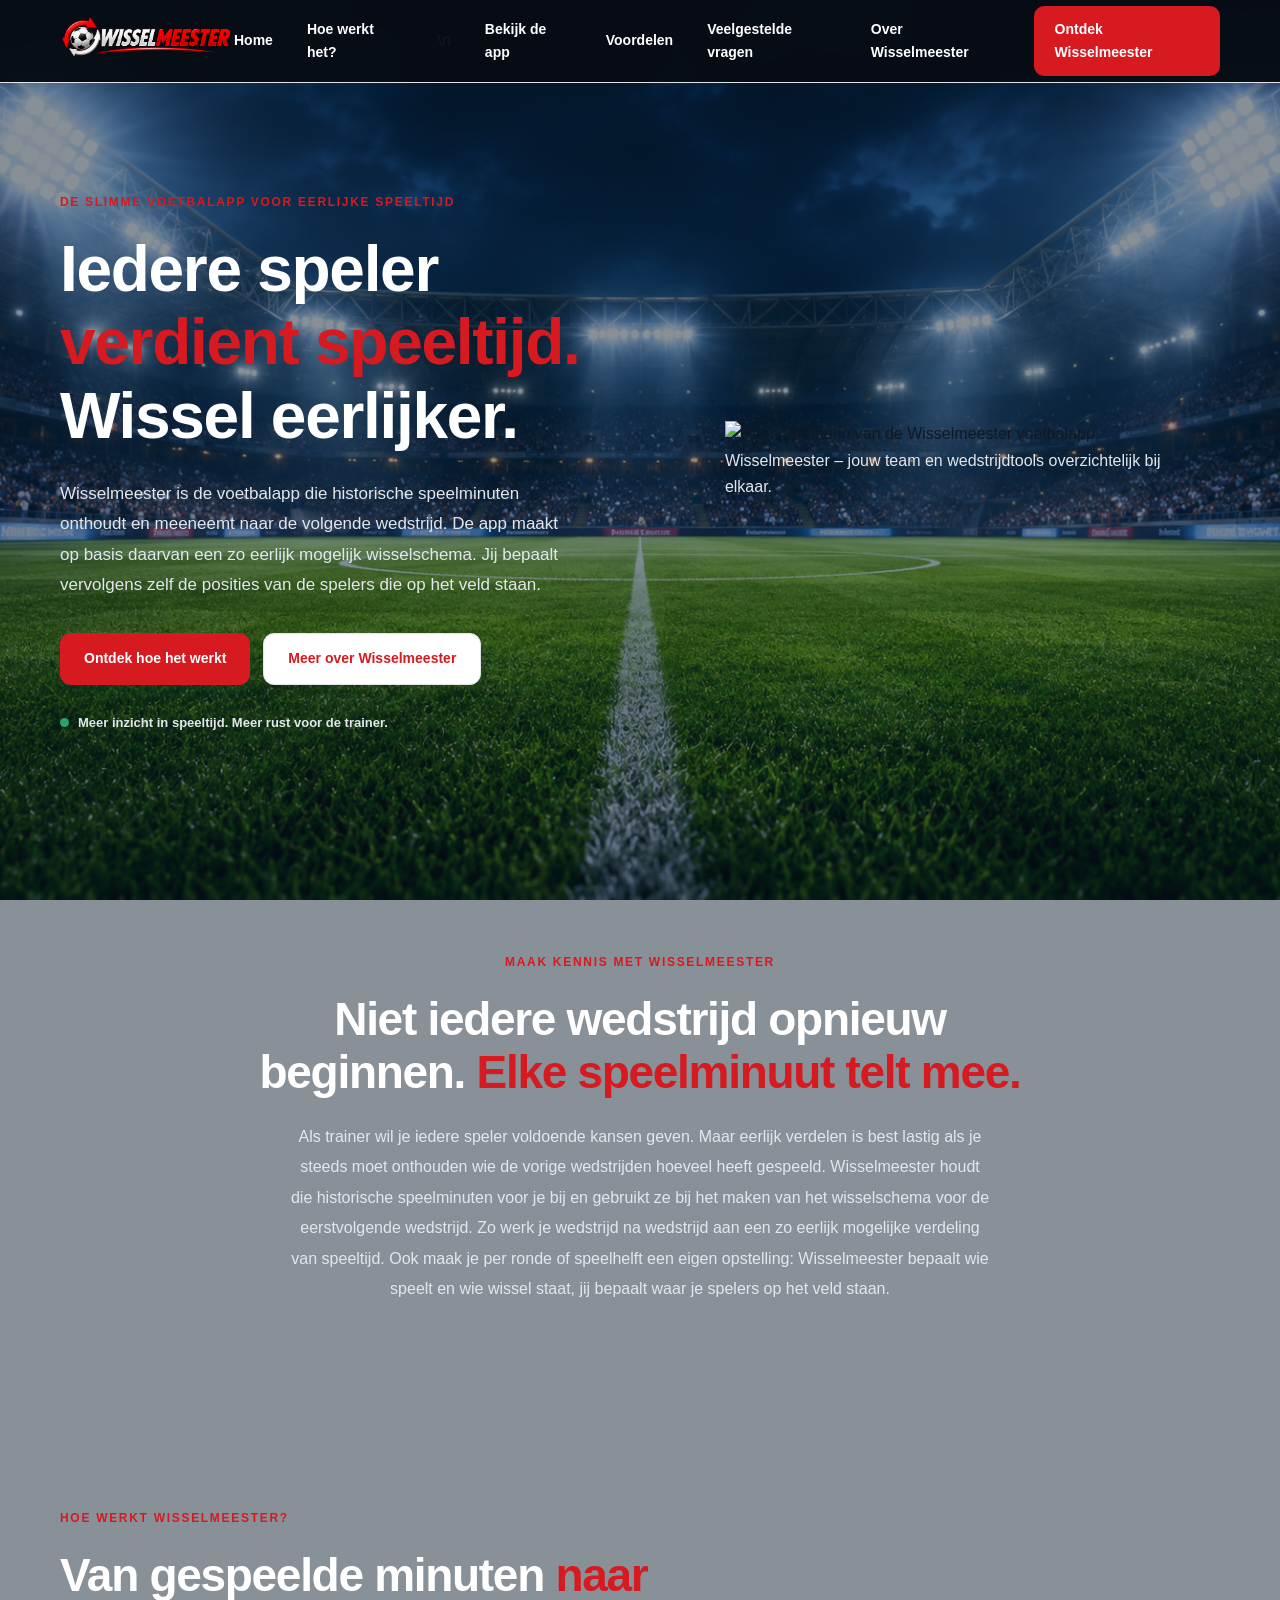
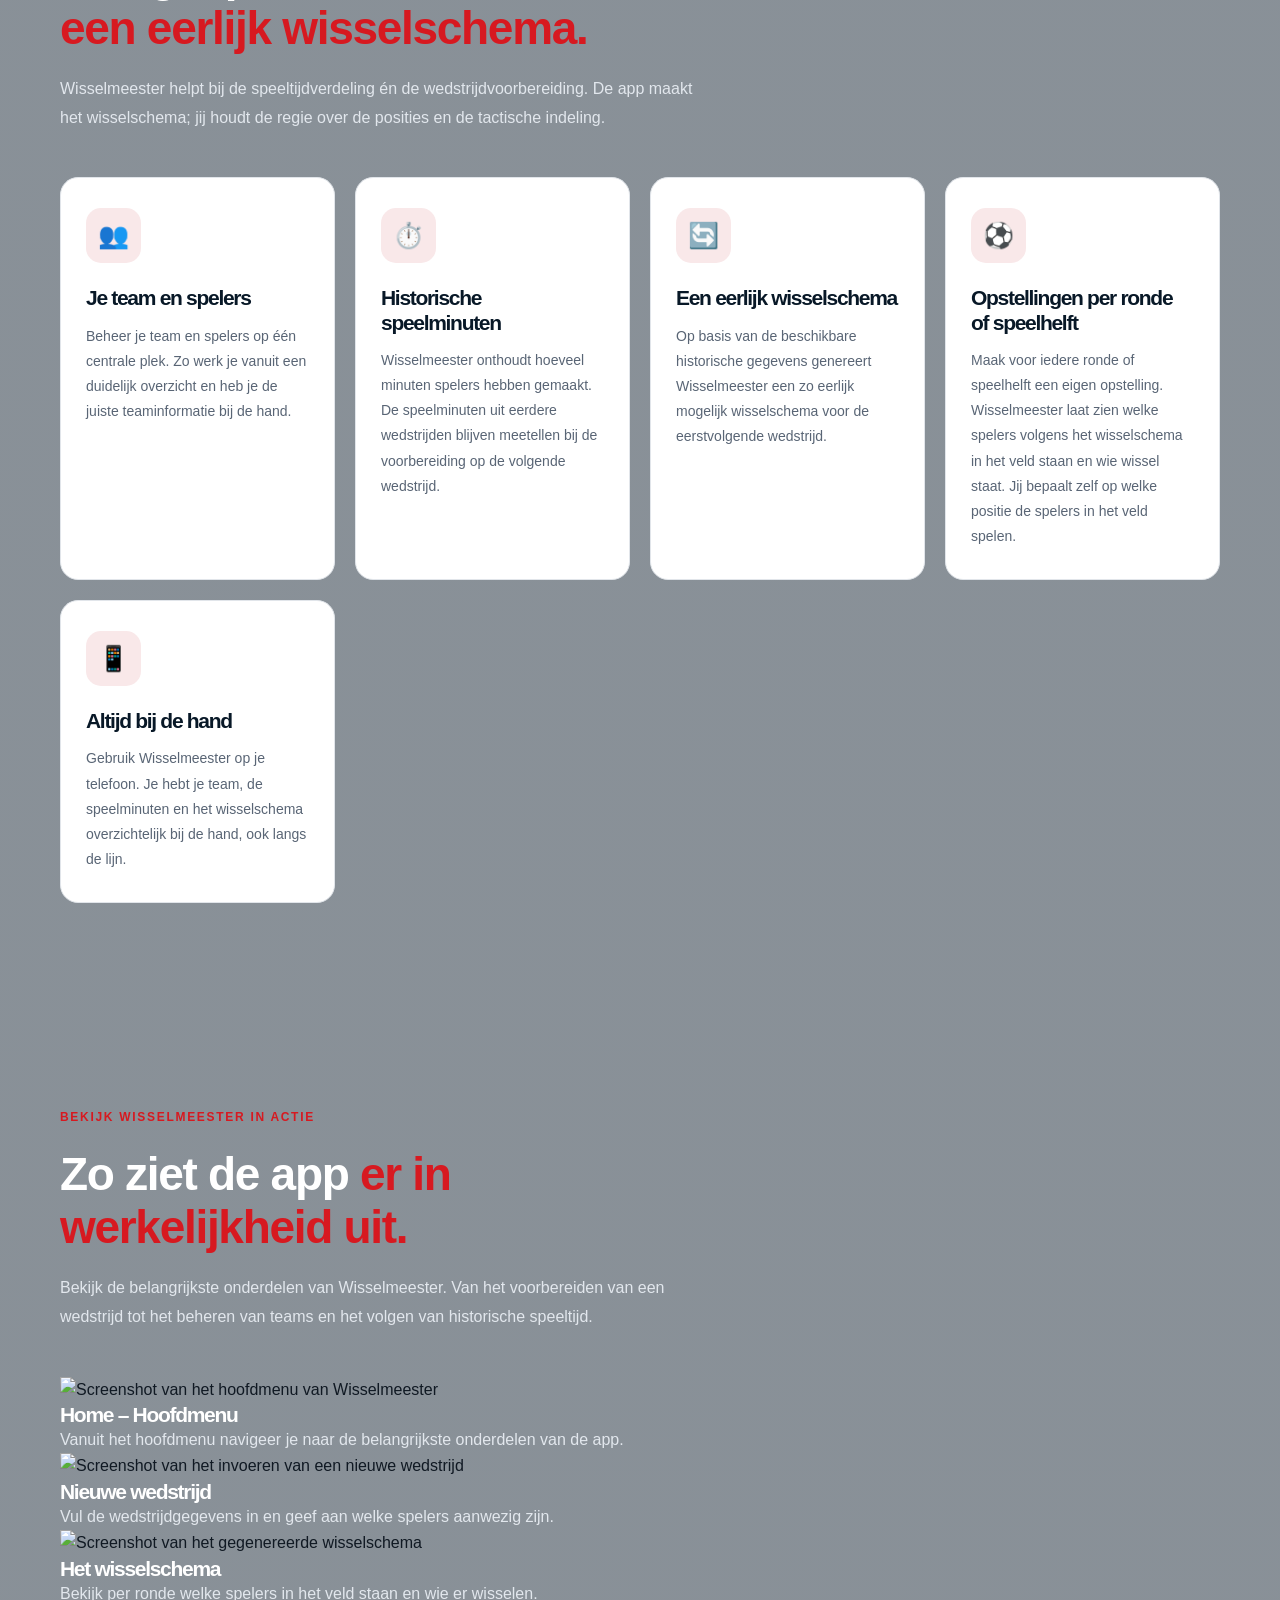
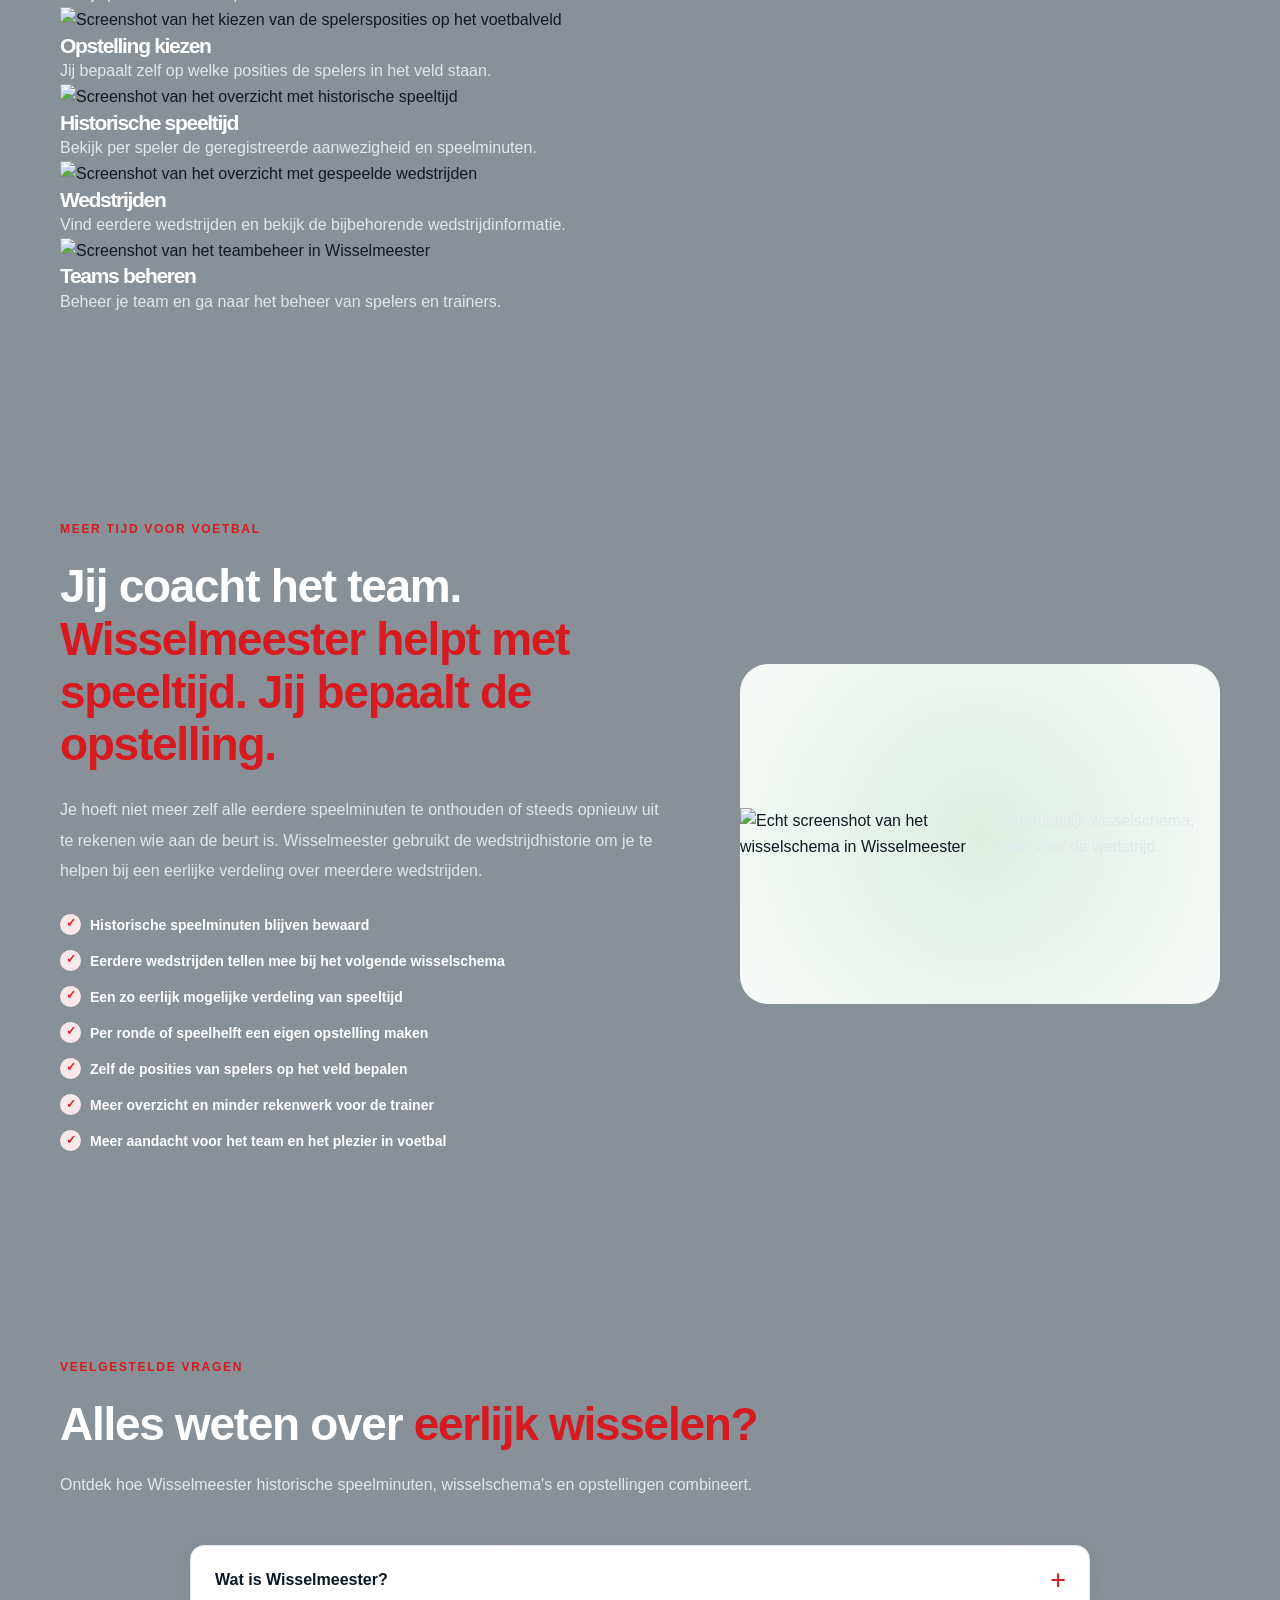
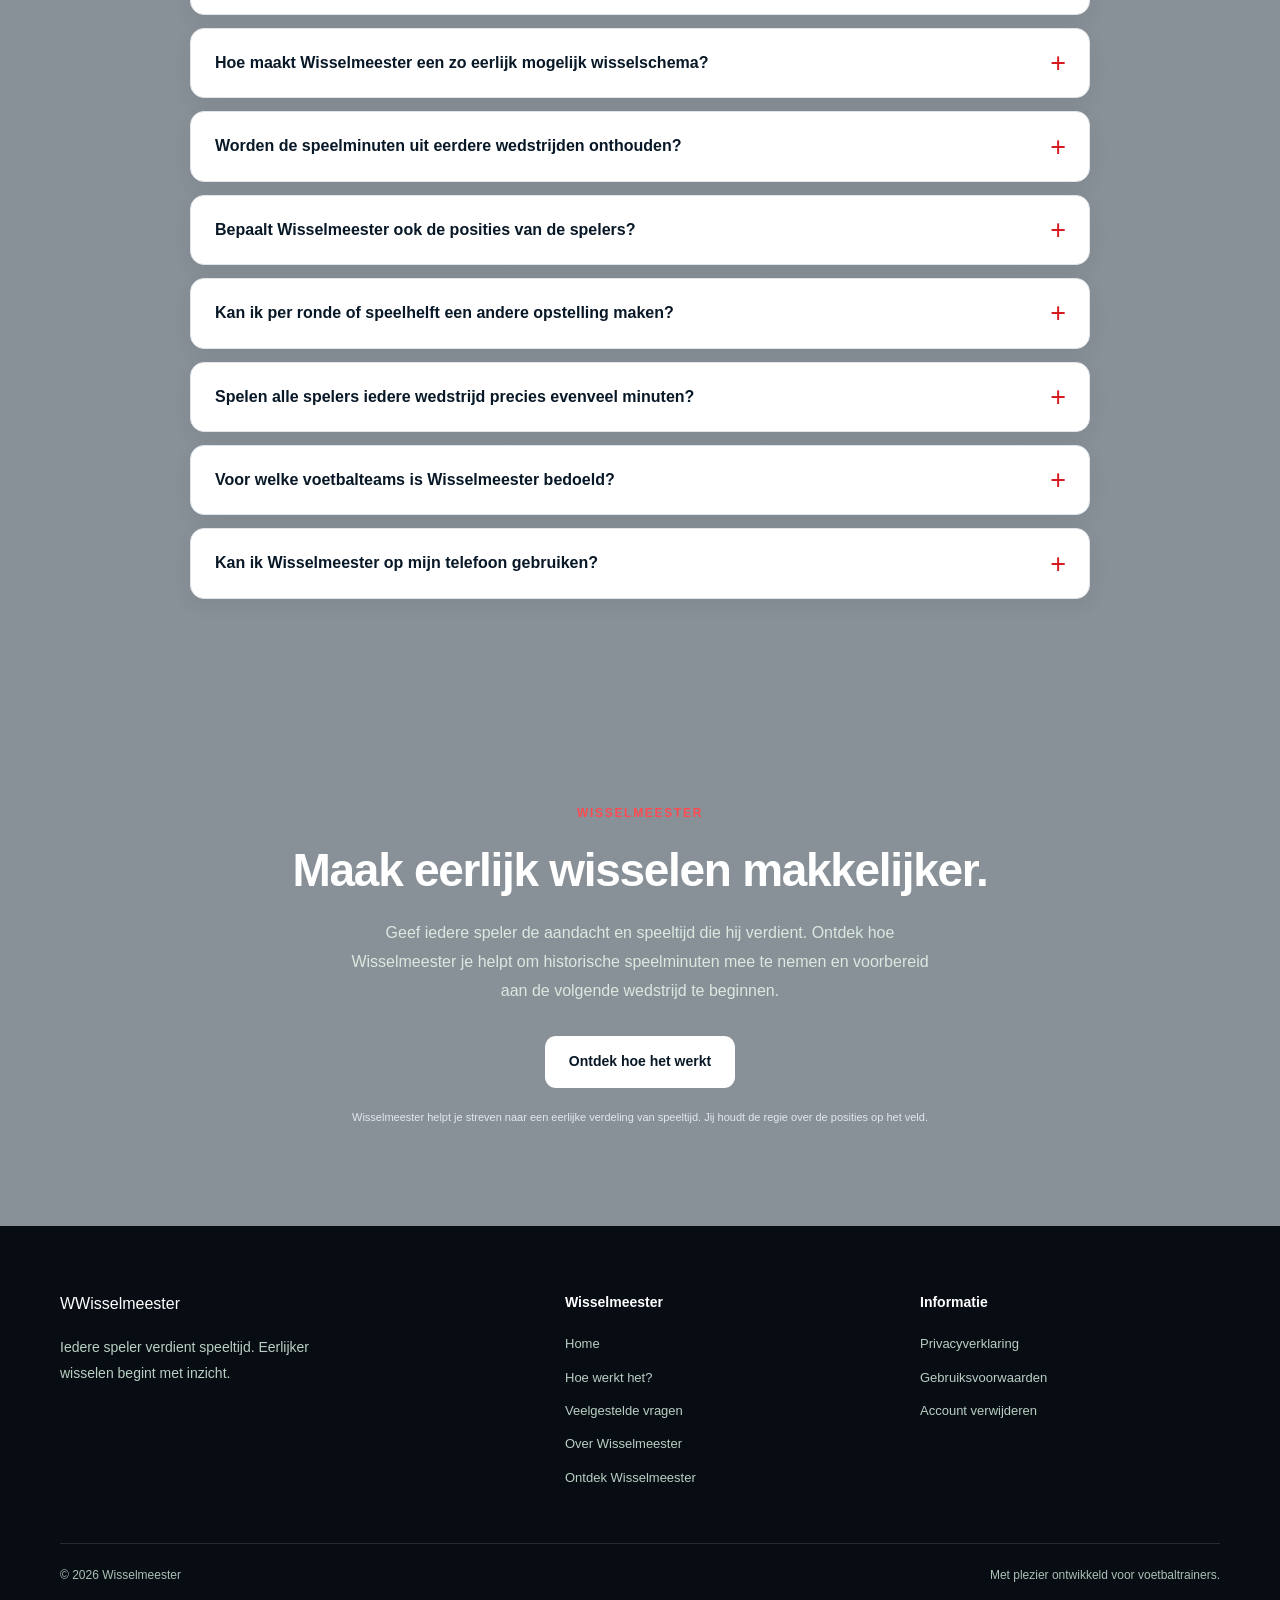
==== commit 7c1b1c63: "Update index.html Vervang illustraties door echte app-screenshots en voeg screenshotgalerij toe" ====
--- a/index.html
+++ b/index.html
@@ -81,7 +81,7 @@
 
       <nav class="main-nav" id="mainNav">
         <a href="#home">Home</a>
-        <a href="#functies">Hoe werkt het?</a>
+        <a href="#functies">Hoe werkt het?</a>\n        <a href="#app-screenshots">Bekijk de app</a>
         <a href="#voordelen">Voordelen</a>
         <a href="#faq">Veelgestelde vragen</a>
         <a href="#over">Over Wisselmeester</a>
@@ -133,64 +133,18 @@
 
         </div>
 
-        <!-- VISUELE APP-PRESENTATIE -->
+        <!-- ECHTE APP-SCREENSHOT -->
         <div class="hero-visual">
-
-          <div class="visual-card">
-
-            <div class="visual-top">
-              <div>
-                <span class="visual-label">WISSELMEESTER</span>
-                <h3>Eerlijk wisselen</h3>
-              </div>
-              <span class="visual-icon">⚽</span>
-            </div>
-
-            <div class="pitch">
-
-              <div class="pitch-line center-line"></div>
-              <div class="center-circle"></div>
-              <div class="goal goal-top"></div>
-              <div class="goal goal-bottom"></div>
-
-              <span class="player player-1">1</span>
-              <span class="player player-2">2</span>
-              <span class="player player-3">3</span>
-              <span class="player player-4">4</span>
-              <span class="player player-5">5</span>
-              <span class="player player-6">6</span>
-              <span class="player player-7">7</span>
-
-            </div>
-
-            <div class="visual-footer">
-              <div>
-                <span class="visual-label">SPEELMINUTEN</span>
-                <strong>Historie telt mee</strong>
-              </div>
-              <span class="check-icon">✓</span>
-            </div>
-
+          <div class="app-screenshot-frame hero-screenshot-frame">
+            <img
+              src="images/screenshots/01-home-hoofdmenu.png"
+              alt="Het hoofdmenu van de Wisselmeester voetbalapp"
+              class="app-screenshot hero-app-screenshot"
+              fetchpriority="high"
+            >
           </div>
-
-          <div class="floating-card floating-card-top">
-            <span class="floating-icon">↔</span>
-            <div>
-              <strong>Eerlijk verdelen</strong>
-              <small>Op basis van eerdere speeltijd</small>
-            </div>
-          </div>
-
-          <div class="floating-card floating-card-bottom">
-            <span class="floating-icon">✓</span>
-            <div>
-              <strong>Automatisch wisselschema</strong>
-              <small>Klaar voor de volgende wedstrijd</small>
-            </div>
-          </div>
-
-        </div>
-
+          <p class="screenshot-caption">Wisselmeester – jouw team en wedstrijdtools overzichtelijk bij elkaar.</p>
+        </div>
       </div>
     </section>
 
@@ -295,7 +249,83 @@
       </div>
     </section>
 
-    <!-- VOORDELEN -->
+    <!-- ECHTE SCREENSHOTS VAN DE APP -->
+    <section class="app-screenshots section-padding" id="app-screenshots">
+      <div class="container">
+        <div class="section-heading">
+          <span class="eyebrow">BEKIJK WISSELMEESTER IN ACTIE</span>
+          <h2>
+            Zo ziet de app
+            <span>er in werkelijkheid uit.</span>
+          </h2>
+          <p>
+            Bekijk de belangrijkste onderdelen van Wisselmeester.
+            Van het voorbereiden van een wedstrijd tot het beheren
+            van teams en het volgen van historische speeltijd.
+          </p>
+        </div>
+
+        <div class="app-screenshot-grid">
+          <article class="app-screenshot-card">
+            <div class="app-screenshot-card-image">
+              <img src="images/screenshots/01-home-hoofdmenu.png" alt="Screenshot van het hoofdmenu van Wisselmeester" loading="lazy">
+            </div>
+            <h3>Home – Hoofdmenu</h3>
+            <p>Vanuit het hoofdmenu navigeer je naar de belangrijkste onderdelen van de app.</p>
+          </article>
+
+          <article class="app-screenshot-card">
+            <div class="app-screenshot-card-image">
+              <img src="images/screenshots/02-nieuwe-wedstrijd.png" alt="Screenshot van het invoeren van een nieuwe wedstrijd" loading="lazy">
+            </div>
+            <h3>Nieuwe wedstrijd</h3>
+            <p>Vul de wedstrijdgegevens in en geef aan welke spelers aanwezig zijn.</p>
+          </article>
+
+          <article class="app-screenshot-card">
+            <div class="app-screenshot-card-image">
+              <img src="images/screenshots/03-wisselschema.png" alt="Screenshot van het gegenereerde wisselschema" loading="lazy">
+            </div>
+            <h3>Het wisselschema</h3>
+            <p>Bekijk per ronde welke spelers in het veld staan en wie er wisselen.</p>
+          </article>
+
+          <article class="app-screenshot-card">
+            <div class="app-screenshot-card-image">
+              <img src="images/screenshots/04-opstelling.png" alt="Screenshot van het kiezen van de spelersposities op het voetbalveld" loading="lazy">
+            </div>
+            <h3>Opstelling kiezen</h3>
+            <p>Jij bepaalt zelf op welke posities de spelers in het veld staan.</p>
+          </article>
+
+          <article class="app-screenshot-card">
+            <div class="app-screenshot-card-image">
+              <img src="images/screenshots/05-historische-speeltijd.png" alt="Screenshot van het overzicht met historische speeltijd" loading="lazy">
+            </div>
+            <h3>Historische speeltijd</h3>
+            <p>Bekijk per speler de geregistreerde aanwezigheid en speelminuten.</p>
+          </article>
+
+          <article class="app-screenshot-card">
+            <div class="app-screenshot-card-image">
+              <img src="images/screenshots/06-wedstrijden.png" alt="Screenshot van het overzicht met gespeelde wedstrijden" loading="lazy">
+            </div>
+            <h3>Wedstrijden</h3>
+            <p>Vind eerdere wedstrijden en bekijk de bijbehorende wedstrijdinformatie.</p>
+          </article>
+
+          <article class="app-screenshot-card">
+            <div class="app-screenshot-card-image">
+              <img src="images/screenshots/07-teams.png" alt="Screenshot van het teambeheer in Wisselmeester" loading="lazy">
+            </div>
+            <h3>Teams beheren</h3>
+            <p>Beheer je team en ga naar het beheer van spelers en trainers.</p>
+          </article>
+        </div>
+      </div>
+    </section>
+
+        <!-- VOORDELEN -->
     <section class="benefits section-padding" id="voordelen">
       <div class="container benefits-grid">
 
@@ -326,11 +356,15 @@
         </div>
 
         <div class="benefits-visual">
-          <div class="benefits-circle">
-            <span>⚽</span>
-            <strong>Iedere speler</strong>
-            <small>verdient speeltijd</small>
+          <div class="app-screenshot-frame benefits-screenshot-frame">
+            <img
+              src="images/screenshots/03-wisselschema.png"
+              alt="Echt screenshot van het wisselschema in Wisselmeester"
+              class="app-screenshot benefits-app-screenshot"
+              loading="lazy"
+            >
           </div>
+          <p class="screenshot-caption">Een duidelijk wisselschema, klaar voor de wedstrijd.</p>
         </div>
 
       </div>
--- a/style.css
+++ b/style.css
@@ -984,8 +984,88 @@
 }
 
 
-/* =========================================================
-   10. CALL TO ACTION
+
+/* =========================================================
+   10. VEELGESTELDE VRAGEN
+   ========================================================= */
+
+.faq {
+  background: transparent;
+}
+
+.faq-heading {
+  max-width: 760px;
+}
+
+.faq-list {
+  max-width: 900px;
+  display: flex;
+  flex-direction: column;
+  gap: 13px;
+  margin: 0 auto;
+}
+
+.faq-item {
+  overflow: hidden;
+  background: var(--white);
+  border: 1px solid var(--border);
+  border-radius: 14px;
+  box-shadow: 0 6px 20px rgba(8, 24, 39, 0.07);
+}
+
+.faq-item summary {
+  position: relative;
+  display: block;
+  cursor: pointer;
+  list-style: none;
+  padding: 21px 60px 21px 24px;
+  color: var(--green-dark);
+  font-size: 16px;
+  font-weight: 700;
+}
+
+.faq-item summary::-webkit-details-marker {
+  display: none;
+}
+
+.faq-item summary::after {
+  content: "+";
+  position: absolute;
+  top: 50%;
+  right: 23px;
+  transform: translateY(-50%);
+  color: var(--green);
+  font-size: 27px;
+  font-weight: 400;
+  line-height: 1;
+}
+
+.faq-item[open] summary {
+  border-bottom: 1px solid var(--border);
+}
+
+.faq-item[open] summary::after {
+  content: "−";
+}
+
+.faq-answer {
+  padding: 18px 24px 22px;
+}
+
+.faq-answer p {
+  color: var(--text-light);
+  font-size: 14px;
+  line-height: 1.85;
+}
+
+.faq-item summary:focus-visible {
+  outline: 3px solid var(--green);
+  outline-offset: -4px;
+  border-radius: 12px;
+}
+
+/* =========================================================
+   11. CALL TO ACTION
    ========================================================= */
 
 .cta {
@@ -1040,7 +1120,7 @@
 
 
 /* =========================================================
-   11. FOOTER
+   12. FOOTER
    ========================================================= */
 
 .site-footer {
@@ -1119,7 +1199,7 @@
 
 
 /* =========================================================
-   12. RESPONSIVE - TABLETS
+   13. RESPONSIVE - TABLETS
    ========================================================= */
 
 @media (max-width: 1000px) {
@@ -1148,7 +1228,7 @@
 
 
 /* =========================================================
-   13. RESPONSIVE - MOBIELE NAVIGATIE
+   14. RESPONSIVE - MOBIELE NAVIGATIE
    ========================================================= */
 
 @media (max-width: 760px) {
@@ -1274,7 +1354,7 @@
 
 
 /* =========================================================
-   14. RESPONSIVE - KLEINE TELEFOONS
+   15. RESPONSIVE - KLEINE TELEFOONS
    ========================================================= */
 
 @media (max-width: 480px) {
@@ -1366,8 +1446,24 @@
 }
 
 
-/* =========================================================
-   15. TOEGANKELIJKHEID
+@media (max-width: 480px) {
+  .faq-item summary {
+    padding: 18px 48px 18px 18px;
+    font-size: 14px;
+  }
+
+  .faq-item summary::after {
+    right: 17px;
+  }
+
+  .faq-answer {
+    padding: 15px 18px 18px;
+  }
+}
+
+
+/* =========================================================
+   16. TOEGANKELIJKHEID
    ========================================================= */
 
 a:focus-visible,
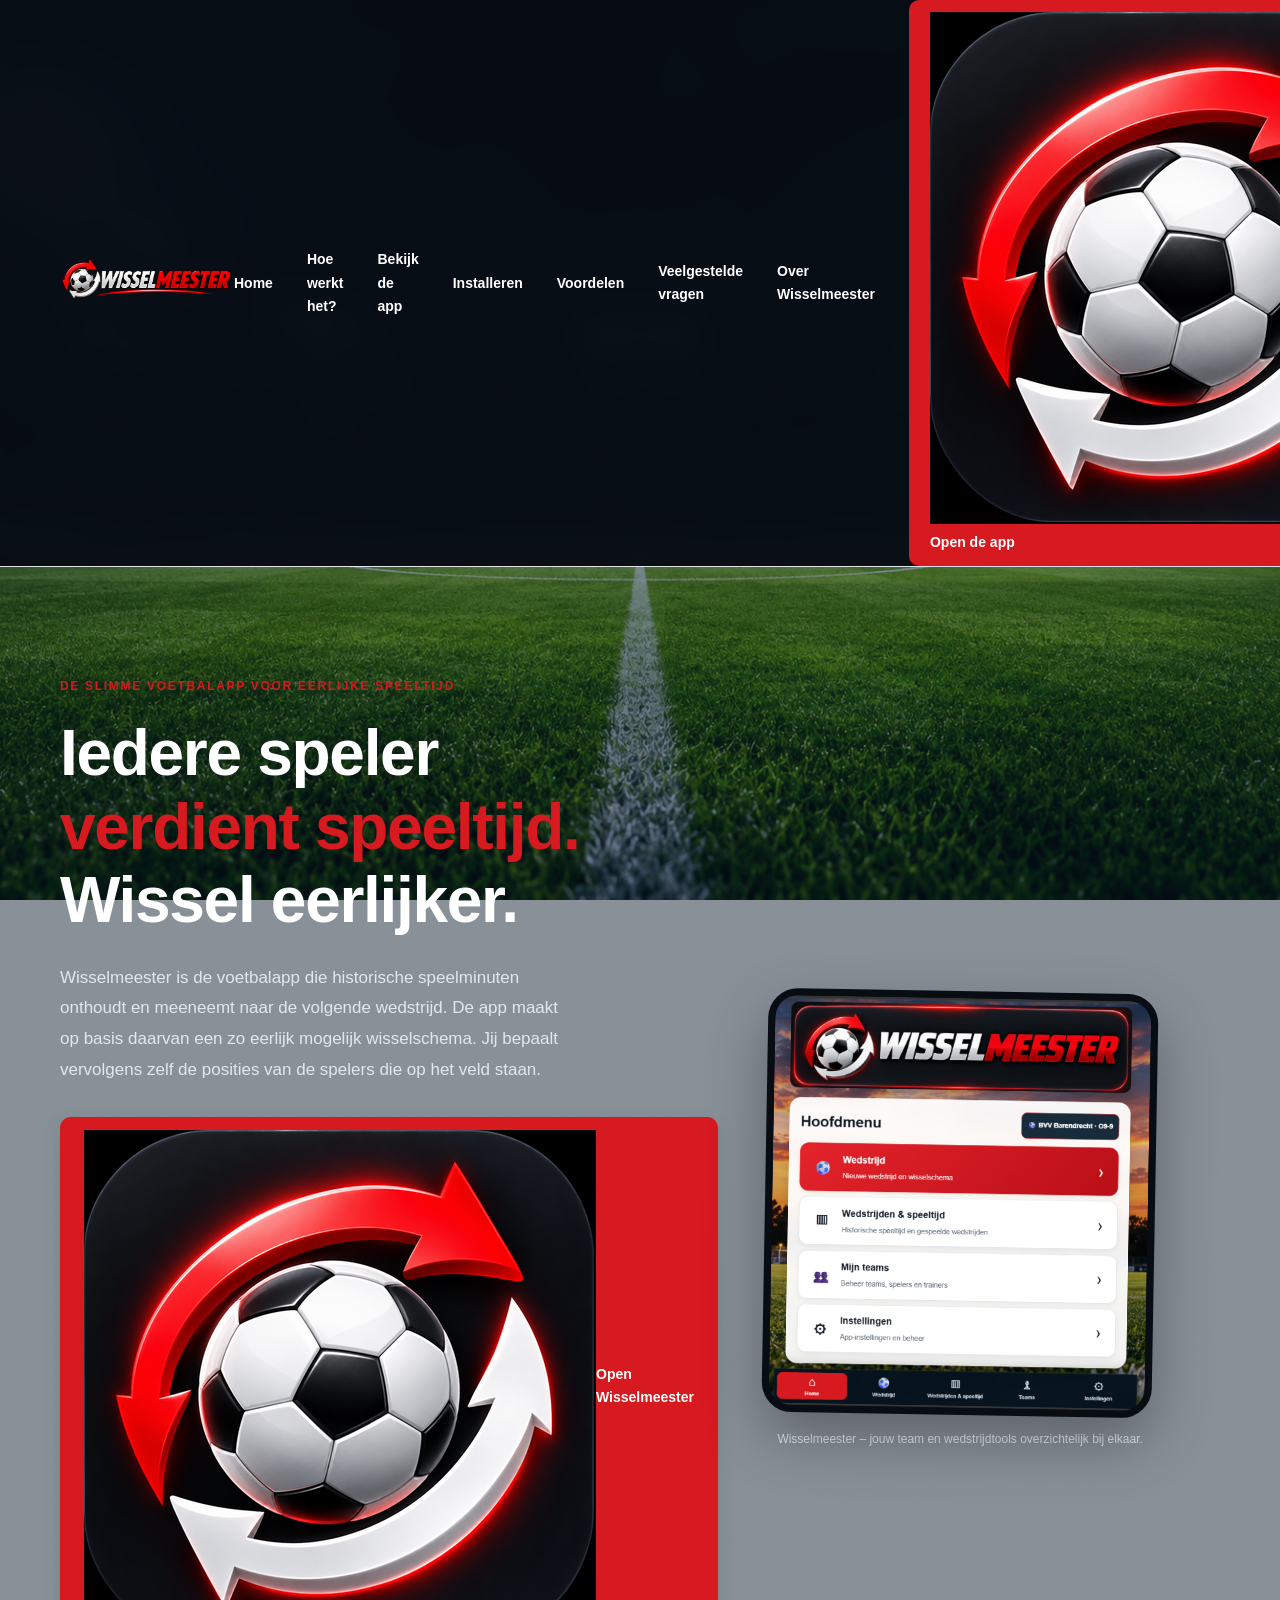
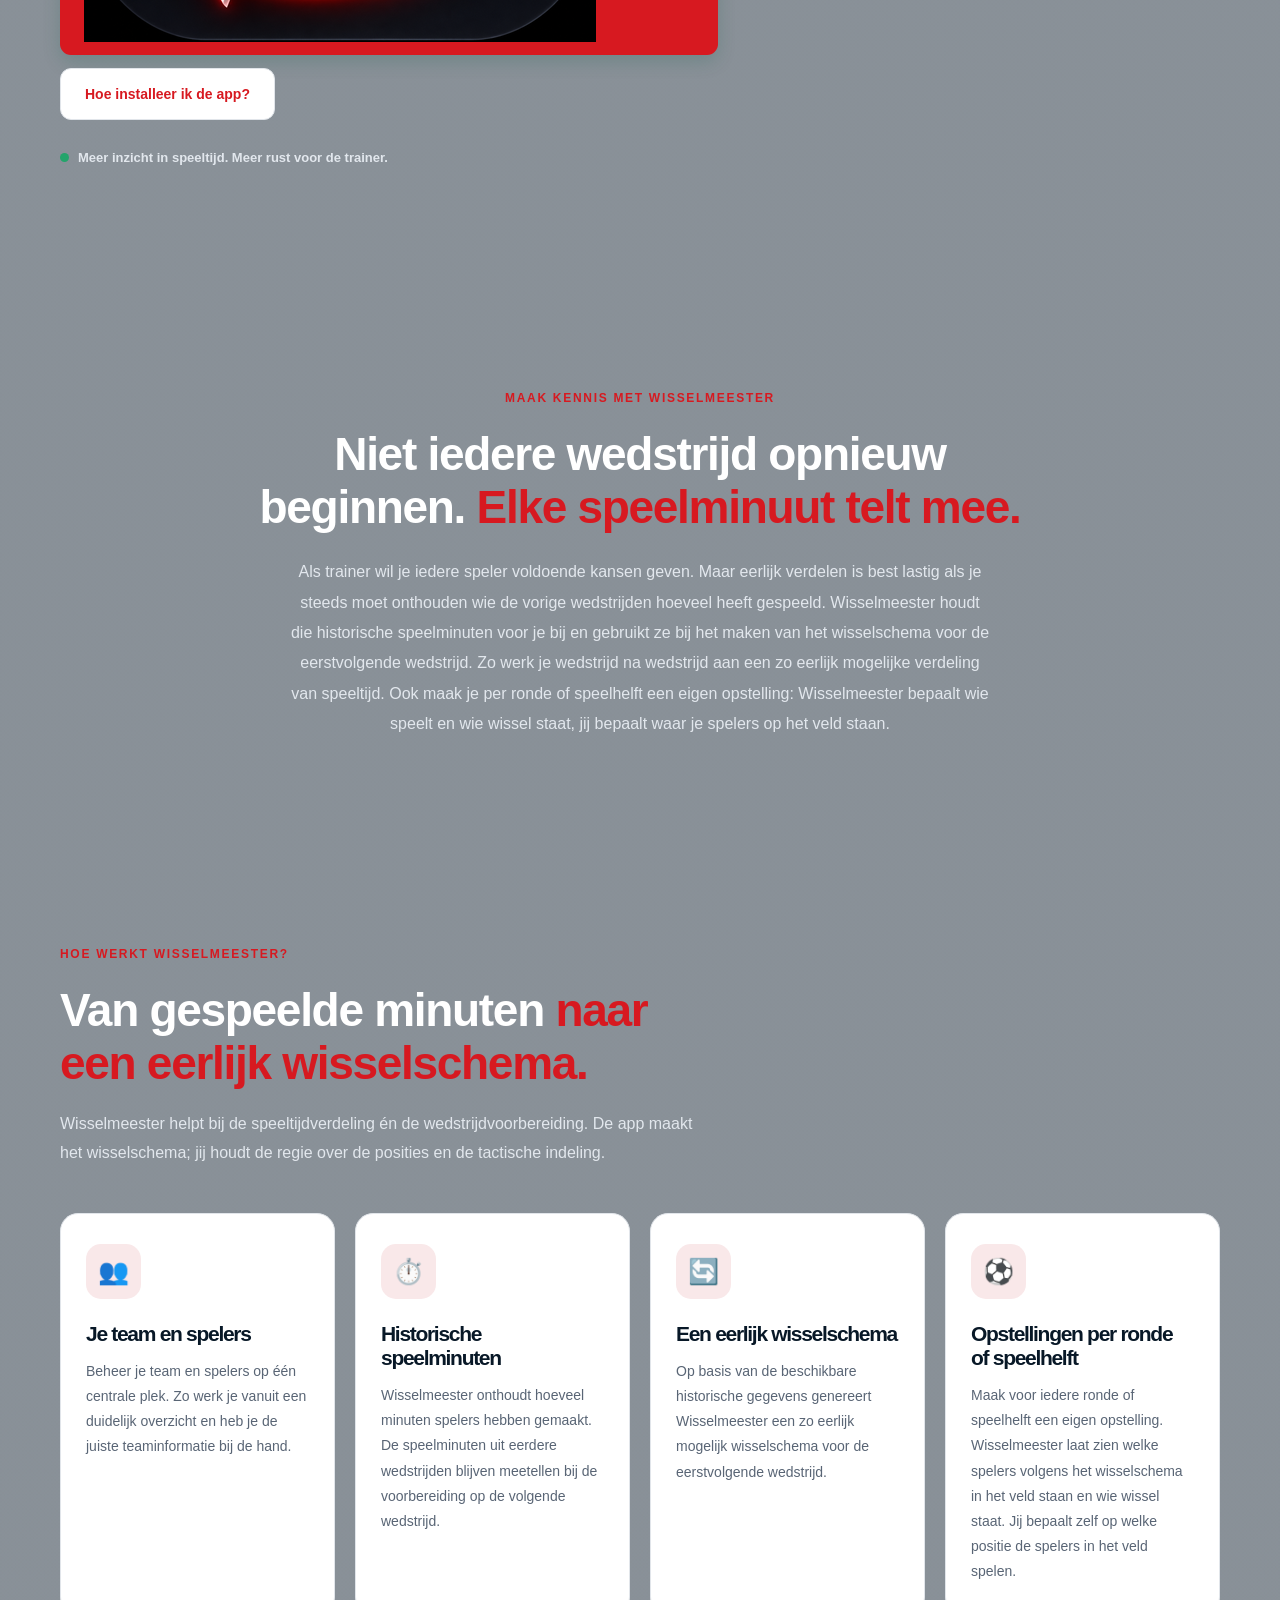
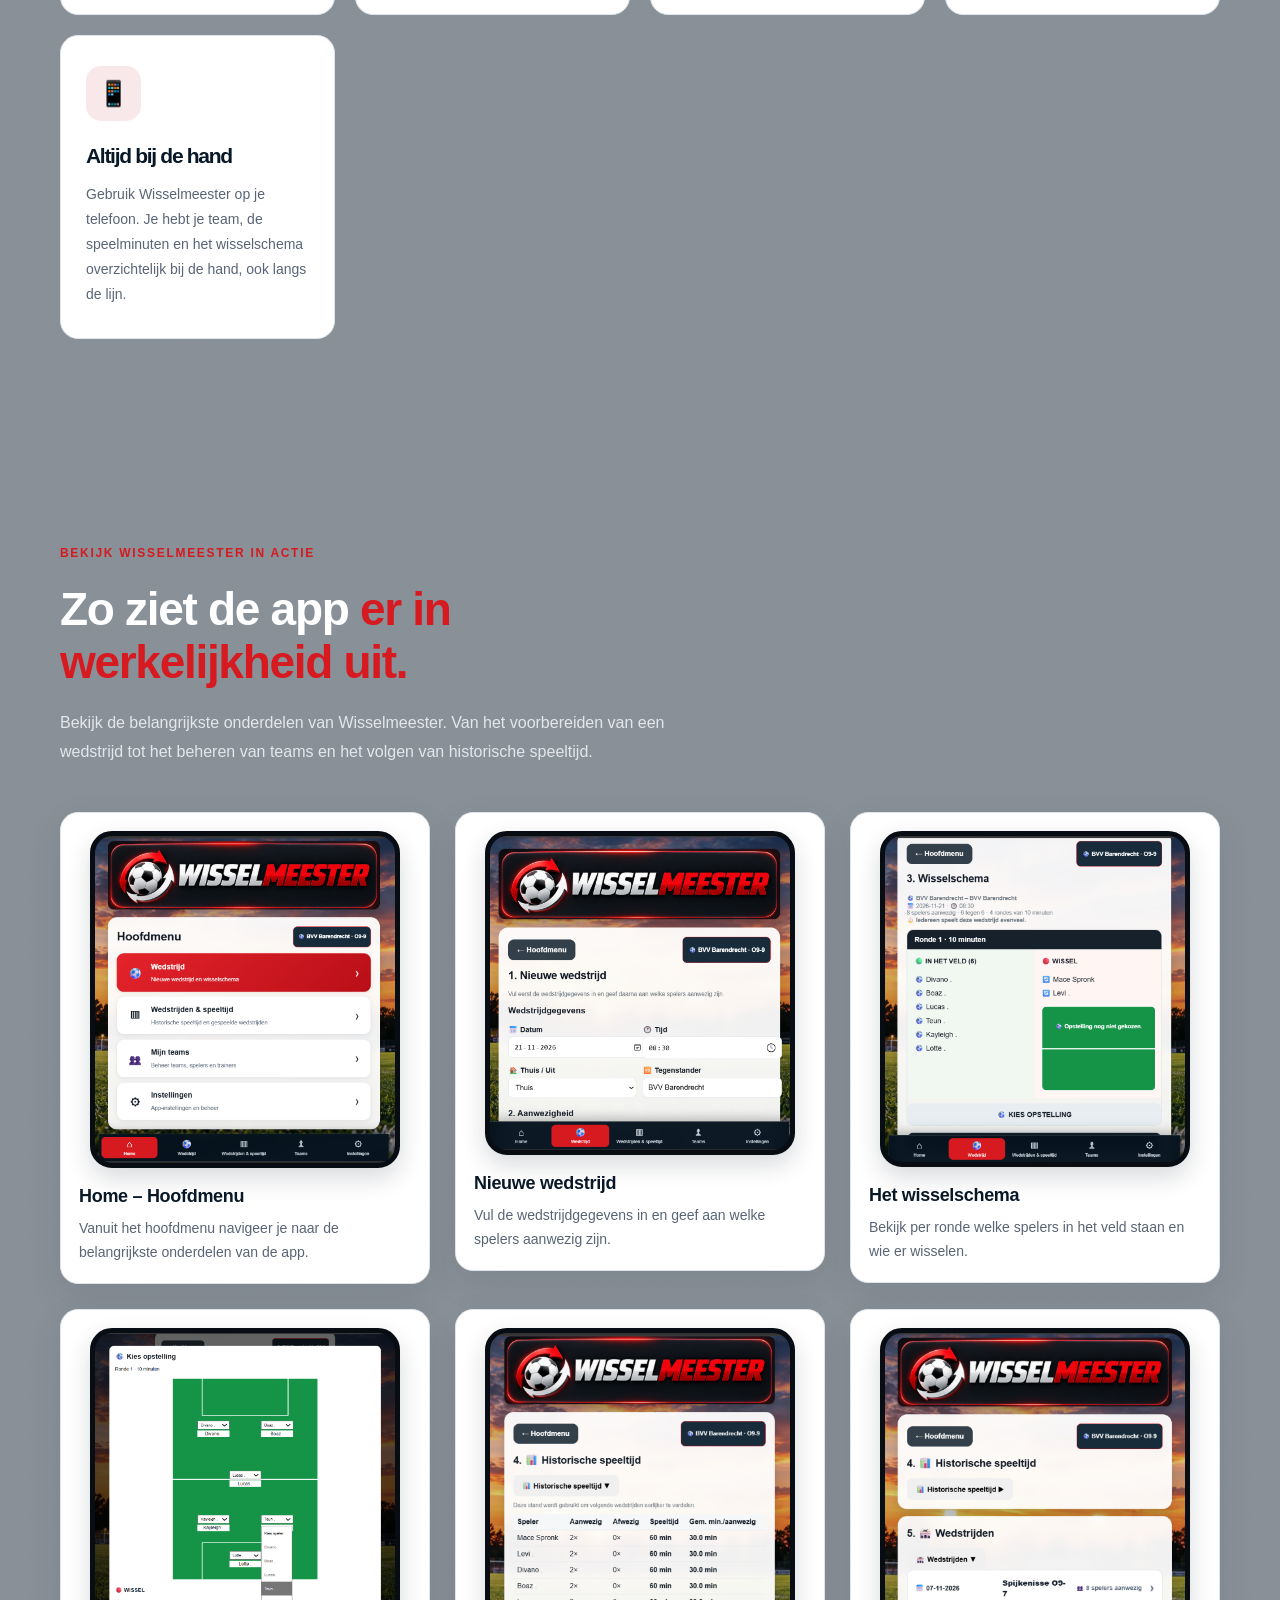
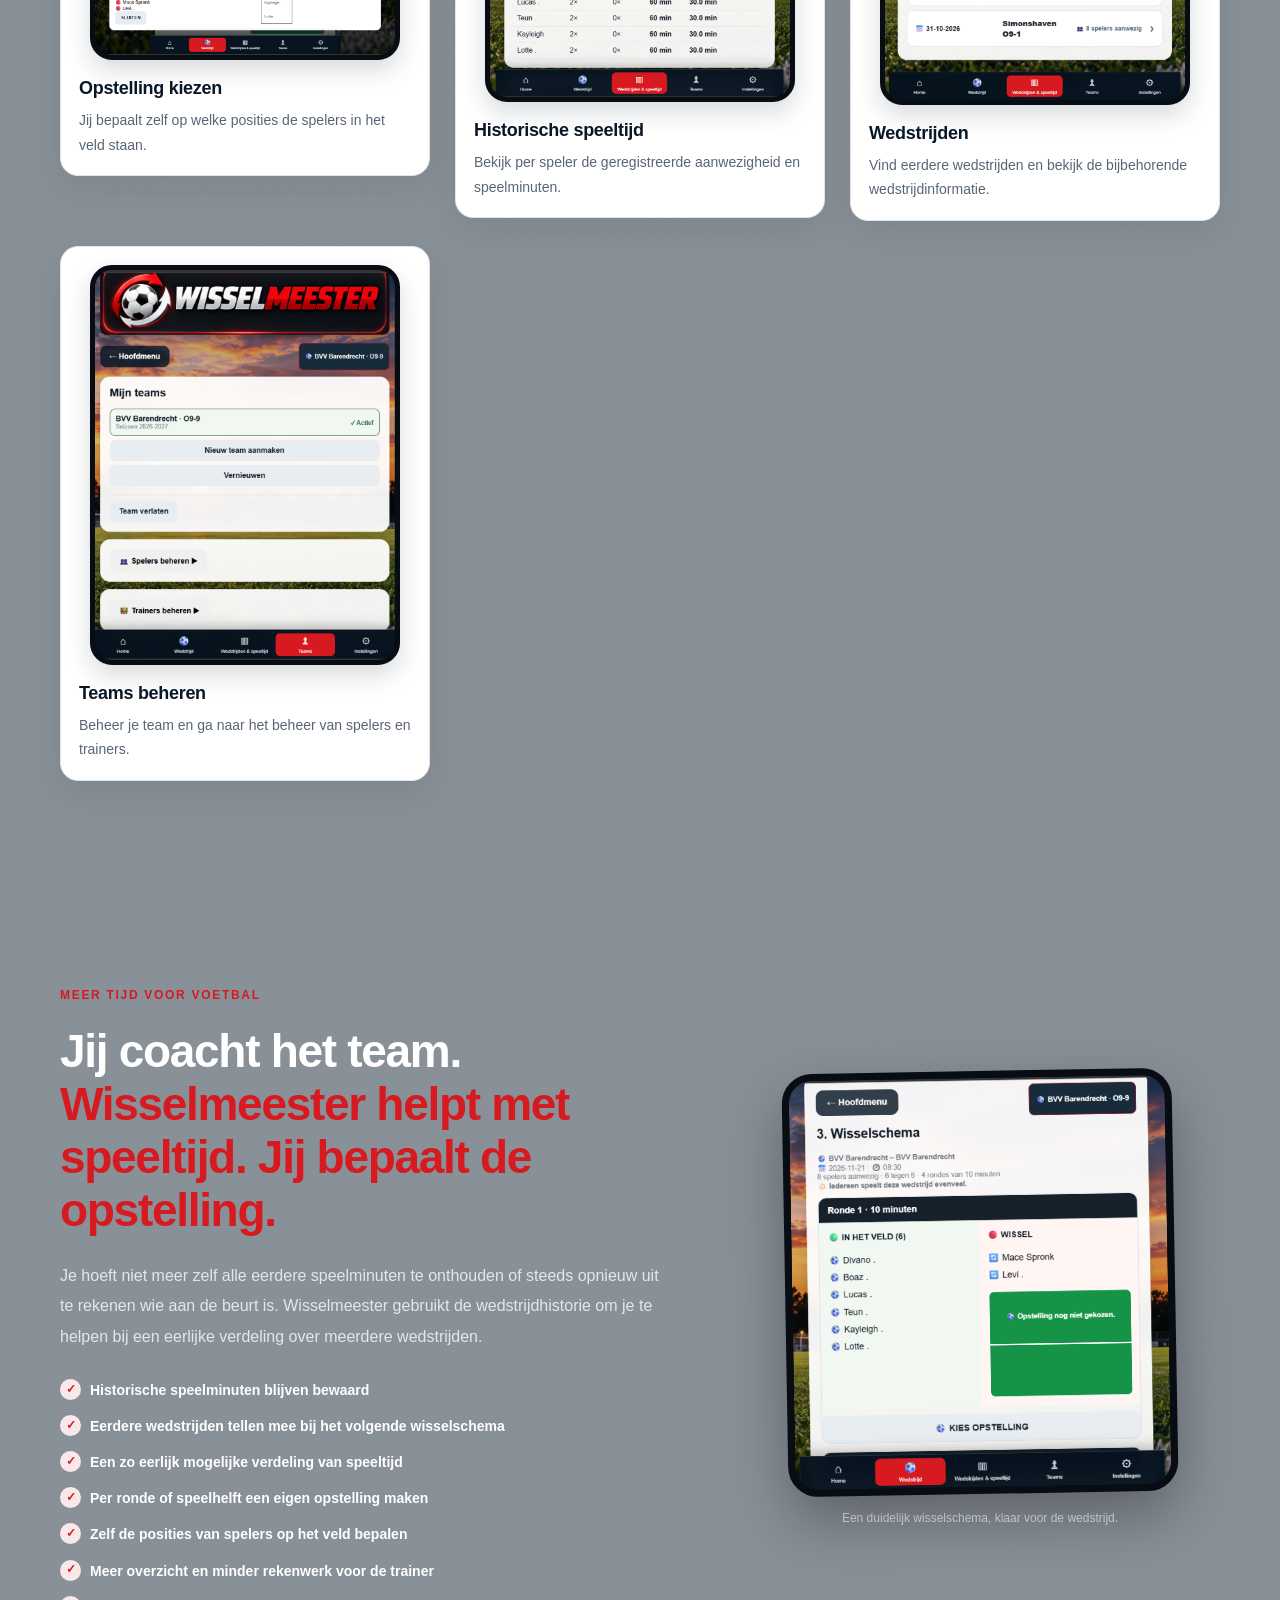
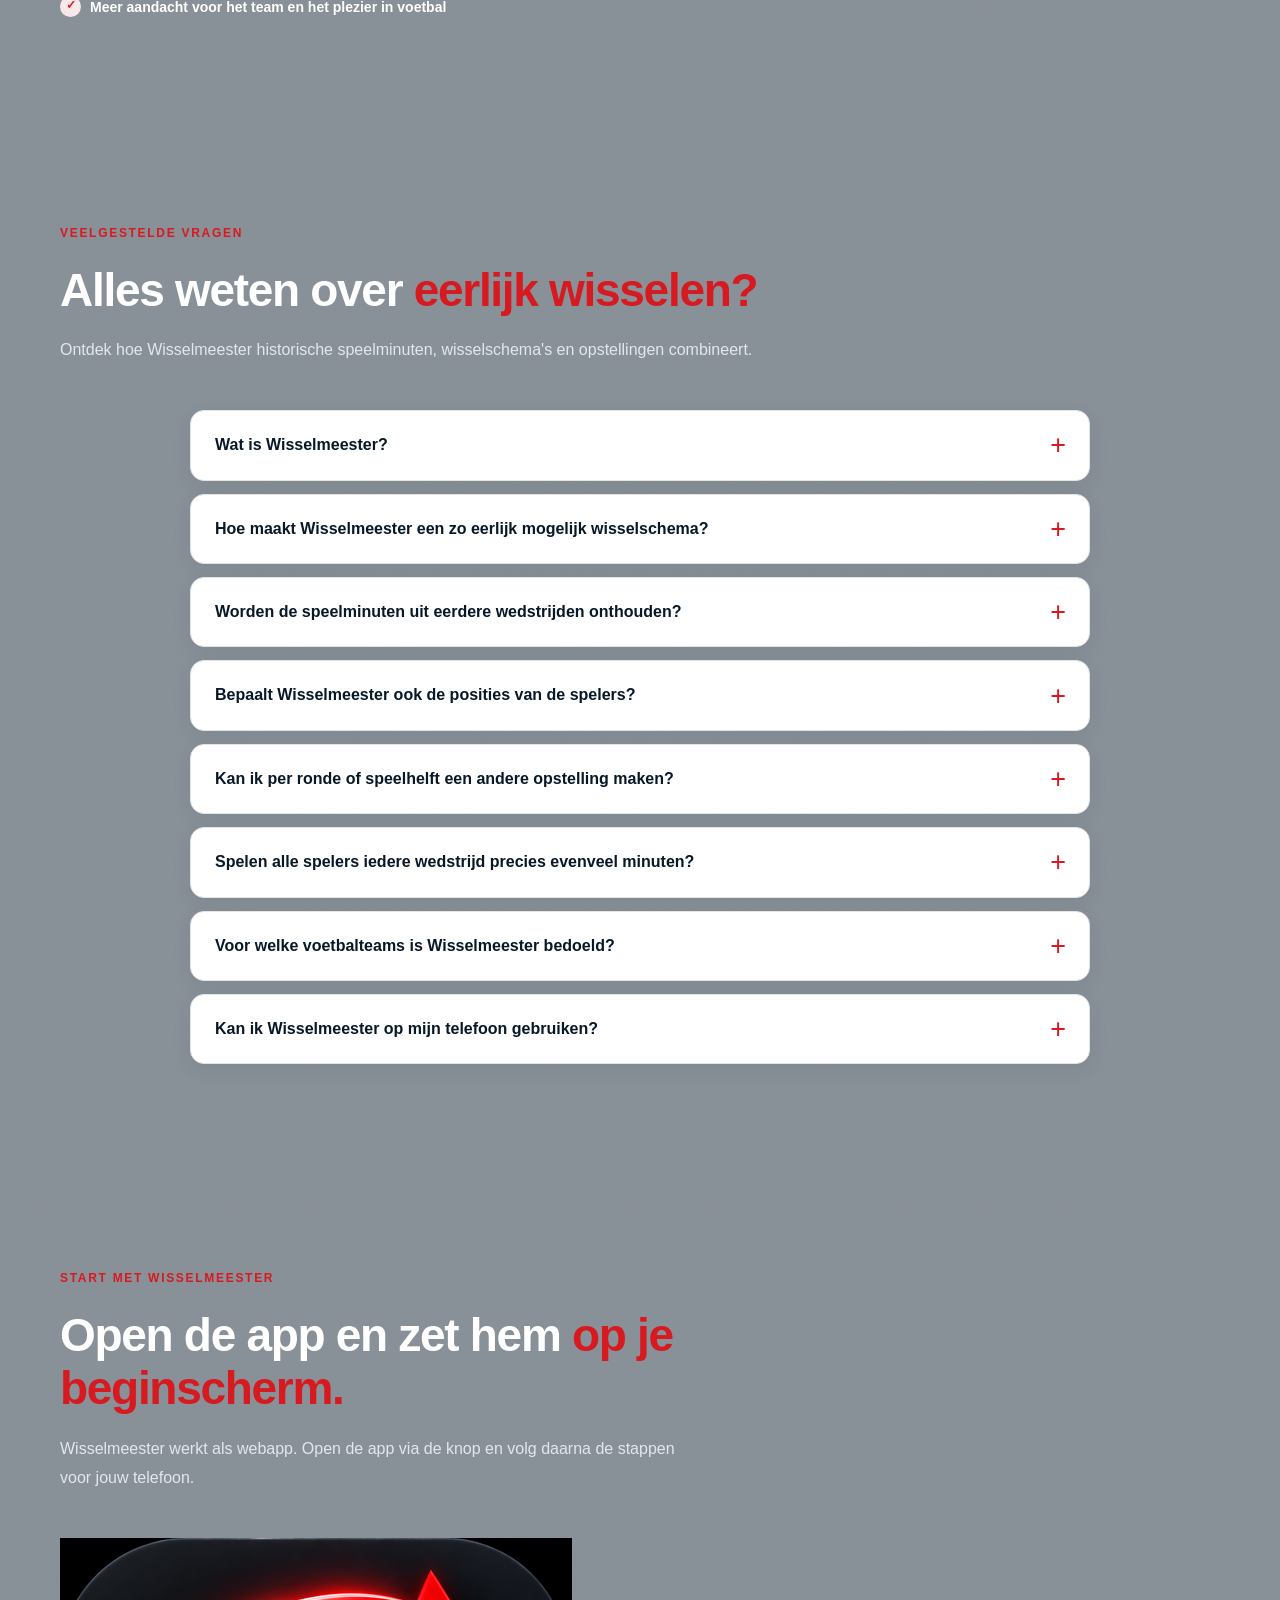
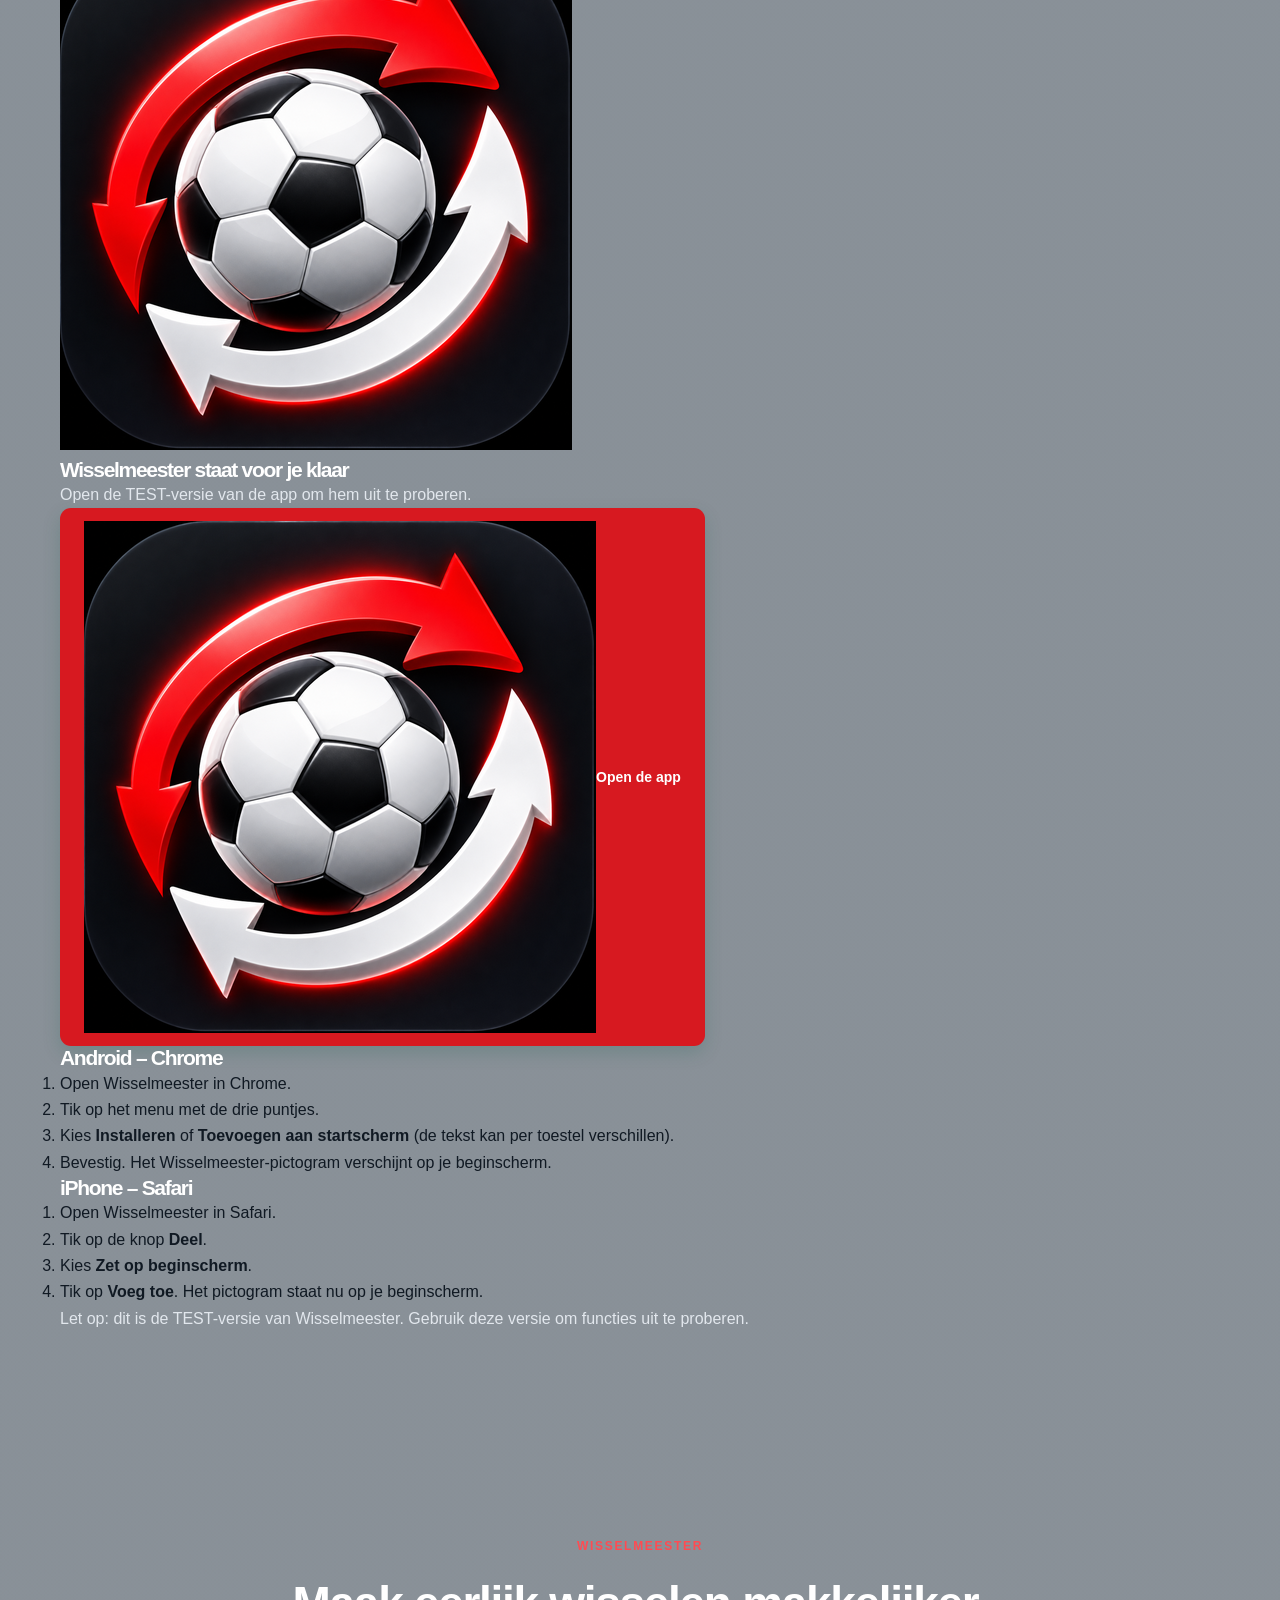
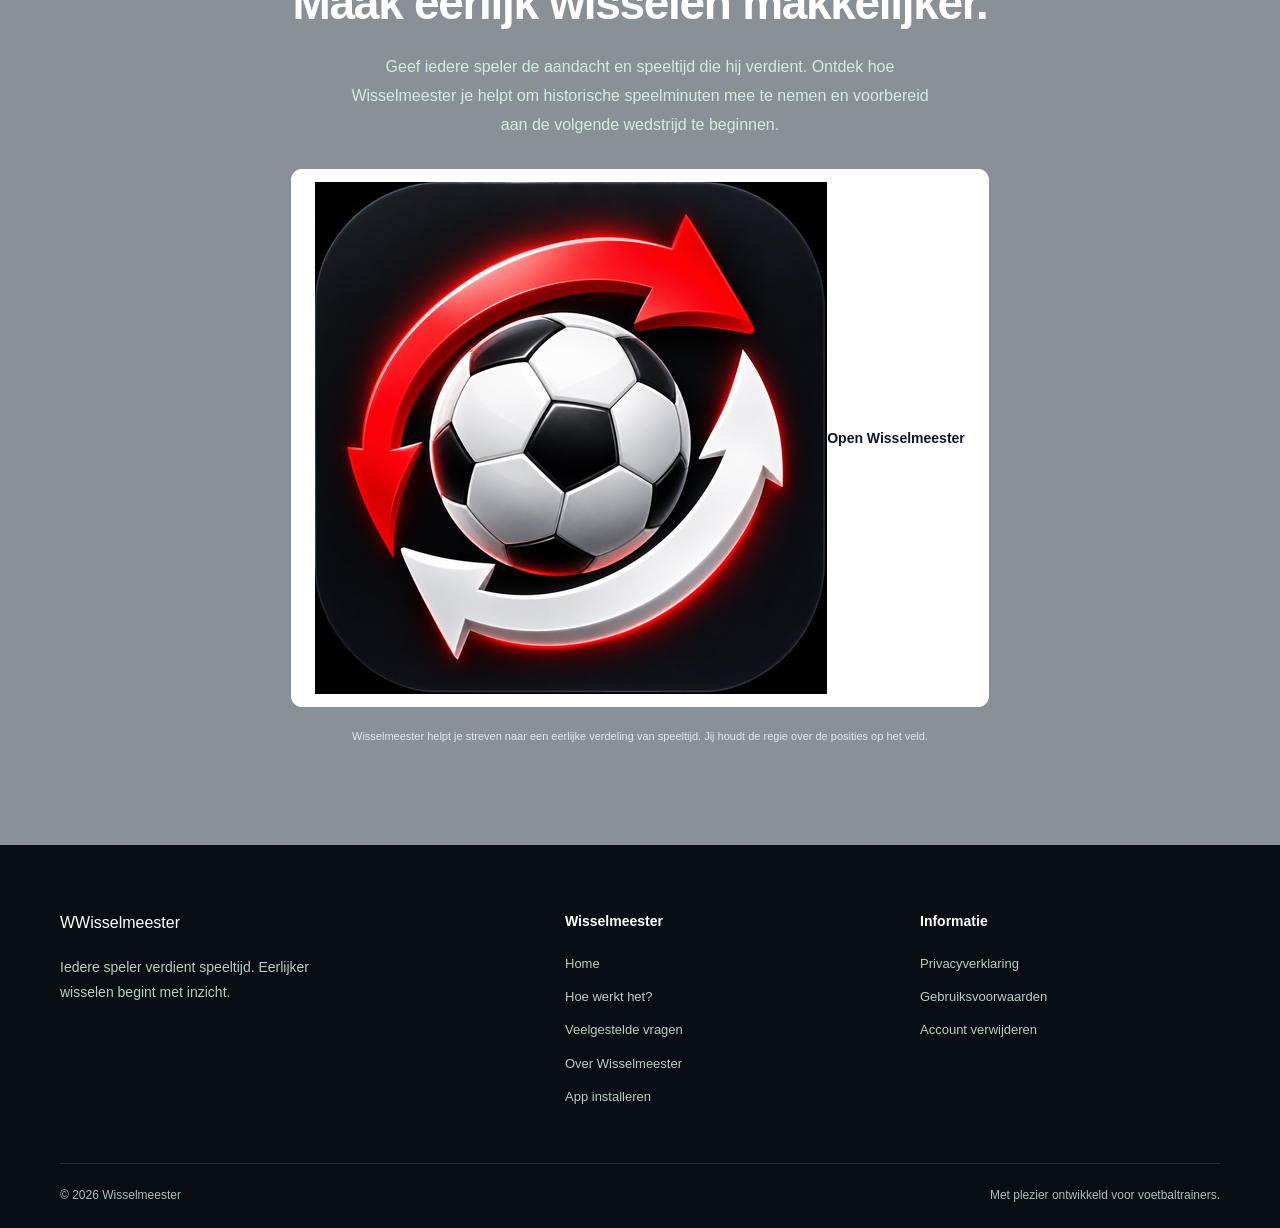
==== commit e1339112: "Update index.html Voeg app-openknoppen en PWA-installatie-uitleg toe" ====
--- a/index.html
+++ b/index.html
@@ -81,11 +81,13 @@
 
       <nav class="main-nav" id="mainNav">
         <a href="#home">Home</a>
-        <a href="#functies">Hoe werkt het?</a>\n        <a href="#app-screenshots">Bekijk de app</a>
+        <a href="#functies">Hoe werkt het?</a>
+        <a href="#app-screenshots">Bekijk de app</a>
+        <a href="#installeren">Installeren</a>
         <a href="#voordelen">Voordelen</a>
         <a href="#faq">Veelgestelde vragen</a>
         <a href="#over">Over Wisselmeester</a>
-        <a href="#contact" class="nav-button">Ontdek Wisselmeester</a>
+        <a href="https://rcksprnk.github.io/JO9-Wisselmeester-test/" class="nav-button" target="_blank" rel="noopener"><img src="images/icon-512.png" alt="" class="button-logo">Open de app</a>
       </nav>
 
     </div>
@@ -117,12 +119,12 @@
           </p>
 
           <div class="hero-actions">
-            <a href="#functies" class="button button-primary">
-              Ontdek hoe het werkt
+            <a href="https://rcksprnk.github.io/JO9-Wisselmeester-test/" class="button button-primary" target="_blank" rel="noopener">
+              <img src="images/icon-512.png" alt="" class="button-logo"> Open Wisselmeester
             </a>
 
-            <a href="#over" class="button button-secondary">
-              Meer over Wisselmeester
+            <a href="#installeren" class="button button-secondary">
+              Hoe installeer ik de app?
             </a>
           </div>
 
@@ -491,6 +493,48 @@
       </div>
     </section>
 
+    <!-- APP OPENEN EN INSTALLEREN -->
+    <section class="install section-padding" id="installeren">
+      <div class="container">
+        <div class="section-heading">
+          <span class="eyebrow">START MET WISSELMEESTER</span>
+          <h2>Open de app en zet hem <span>op je beginscherm.</span></h2>
+          <p>Wisselmeester werkt als webapp. Open de app via de knop en volg daarna de stappen voor jouw telefoon.</p>
+        </div>
+
+        <div class="install-open-card">
+          <img src="images/icon-512.png" alt="Wisselmeester app-logo" class="install-logo">
+          <div class="install-open-copy">
+            <h3>Wisselmeester staat voor je klaar</h3>
+            <p>Open de TEST-versie van de app om hem uit te proberen.</p>
+          </div>
+          <a href="https://rcksprnk.github.io/JO9-Wisselmeester-test/" class="button button-primary" target="_blank" rel="noopener"><img src="images/icon-512.png" alt="" class="button-logo"> Open de app</a>
+        </div>
+
+        <div class="install-steps">
+          <article class="install-step">
+            <h3>Android – Chrome</h3>
+            <ol>
+              <li>Open Wisselmeester in Chrome.</li>
+              <li>Tik op het menu met de drie puntjes.</li>
+              <li>Kies <strong>Installeren</strong> of <strong>Toevoegen aan startscherm</strong> (de tekst kan per toestel verschillen).</li>
+              <li>Bevestig. Het Wisselmeester-pictogram verschijnt op je beginscherm.</li>
+            </ol>
+          </article>
+          <article class="install-step">
+            <h3>iPhone – Safari</h3>
+            <ol>
+              <li>Open Wisselmeester in Safari.</li>
+              <li>Tik op de knop <strong>Deel</strong>.</li>
+              <li>Kies <strong>Zet op beginscherm</strong>.</li>
+              <li>Tik op <strong>Voeg toe</strong>. Het pictogram staat nu op je beginscherm.</li>
+            </ol>
+          </article>
+        </div>
+        <p class="install-note">Let op: dit is de TEST-versie van Wisselmeester. Gebruik deze versie om functies uit te proberen.</p>
+      </div>
+    </section>
+
     <!-- CTA -->
     <section class="cta section-padding" id="contact">
       <div class="container cta-content">
@@ -508,8 +552,8 @@
           mee te nemen en voorbereid aan de volgende wedstrijd te beginnen.
         </p>
 
-        <a href="#functies" class="button button-light">
-          Ontdek hoe het werkt
+        <a href="https://rcksprnk.github.io/JO9-Wisselmeester-test/" class="button button-light" target="_blank" rel="noopener">
+          <img src="images/icon-512.png" alt="" class="button-logo"> Open Wisselmeester
         </a>
 
         <small>
@@ -544,7 +588,7 @@
         <a href="#functies">Hoe werkt het?</a>
         <a href="#faq">Veelgestelde vragen</a>
         <a href="#over">Over Wisselmeester</a>
-        <a href="#contact">Ontdek Wisselmeester</a>
+        <a href="#installeren">App installeren</a>
       </div>
 
       <div class="footer-links">
--- a/style.css
+++ b/style.css
@@ -410,328 +410,100 @@
 
 
 /* =========================================================
-   6. VISUELE APP-PRESENTATIE
+   6. ECHTE APP-SCREENSHOTS
    ========================================================= */
 
 .hero-visual {
-  position: relative;
   min-width: 0;
-  padding: 25px;
-}
-
-
-.visual-card {
-  position: relative;
-  z-index: 2;
-
+  padding: 18px;
+  text-align: center;
+}
+
+.app-screenshot-frame {
+  overflow: hidden;
+  background: #080d14;
+  border: 7px solid #080d14;
+  border-radius: 30px;
+  box-shadow: 0 24px 60px rgba(0, 0, 0, 0.32);
+}
+
+.app-screenshot {
+  display: block;
+  width: 100%;
+  height: auto;
+  border-radius: 20px;
+}
+
+.hero-screenshot-frame {
+  width: min(100%, 390px);
+  margin: 0 auto;
+  transform: rotate(1deg);
+}
+
+.hero-app-screenshot {
+  max-height: 570px;
+  object-fit: contain;
+}
+
+.screenshot-caption {
+  margin: 15px auto 0;
+  color: #e2e7ed;
+  font-size: 12px;
+  line-height: 1.6;
+  text-align: center;
+}
+
+
+/* SCREENSHOTGALERIJ */
+
+.app-screenshots {
+  background: transparent;
+}
+
+.app-screenshot-grid {
+  display: grid;
+  grid-template-columns: repeat(3, minmax(0, 1fr));
+  gap: 25px;
+  align-items: start;
+}
+
+.app-screenshot-card {
+  min-width: 0;
+  padding: 18px;
   background: var(--white);
-  padding: 25px;
-
-  border-radius: var(--radius-large);
-
-  box-shadow: 0 25px 65px rgba(18, 61, 48, 0.14);
-
-  transform: rotate(1deg);
-}
-
-
-.visual-top,
-.visual-footer {
-  display: flex;
-  align-items: center;
-  justify-content: space-between;
-}
-
-
-.visual-top {
-  margin-bottom: 20px;
-}
-
-
-.visual-label {
+  border: 1px solid var(--border);
+  border-radius: var(--radius);
+  box-shadow: var(--shadow);
+}
+
+.app-screenshot-card-image {
+  overflow: hidden;
+  max-width: 310px;
+  margin: 0 auto 18px;
+  background: #080d14;
+  border: 5px solid #080d14;
+  border-radius: 22px;
+  box-shadow: 0 10px 25px rgba(8, 24, 39, 0.16);
+}
+
+.app-screenshot-card-image img {
   display: block;
-
+  width: 100%;
+  height: auto;
+  border-radius: 15px;
+}
+
+.app-screenshot-card h3 {
+  margin-bottom: 9px;
+  color: var(--green-dark);
+  font-size: 18px;
+  letter-spacing: -0.3px;
+}
+
+.app-screenshot-card p {
   color: var(--text-light);
-  font-size: 10px;
-  font-weight: 800;
-  letter-spacing: 1.4px;
-}
-
-
-.visual-top h3 {
-  color: var(--green-dark);
-  margin-top: 5px;
-  font-size: 20px;
-}
-
-
-.visual-icon {
-  width: 45px;
-  height: 45px;
-
-  display: flex;
-  align-items: center;
-  justify-content: center;
-
-  background: var(--green-light);
-  border-radius: 13px;
-
-  font-size: 23px;
-}
-
-
-/* VOETBALVELD */
-
-.pitch {
-  position: relative;
-
-  width: 100%;
-  aspect-ratio: 1.15 / 1;
-
-  overflow: hidden;
-
-  background: #25804e;
-
-  border: 4px solid rgba(255, 255, 255, 0.8);
-  border-radius: 12px;
-
-  background-image:
-    repeating-linear-gradient(
-      0deg,
-      rgba(255, 255, 255, 0.035) 0,
-      rgba(255, 255, 255, 0.035) 40px,
-      transparent 40px,
-      transparent 80px
-    );
-}
-
-
-.pitch::before {
-  content: "";
-
-  position: absolute;
-  inset: 8%;
-
-  border: 2px solid rgba(255, 255, 255, 0.55);
-  border-radius: 3px;
-}
-
-
-.center-line {
-  position: absolute;
-
-  top: 50%;
-  left: 8%;
-  right: 8%;
-
-  height: 2px;
-
-  background: rgba(255, 255, 255, 0.55);
-}
-
-
-.center-circle {
-  position: absolute;
-
-  width: 28%;
-  aspect-ratio: 1;
-
-  top: 50%;
-  left: 50%;
-
-  transform: translate(-50%, -50%);
-
-  border: 2px solid rgba(255, 255, 255, 0.55);
-  border-radius: 50%;
-}
-
-
-.goal {
-  position: absolute;
-
-  left: 35%;
-  width: 30%;
-  height: 7%;
-
-  border: 2px solid rgba(255, 255, 255, 0.55);
-}
-
-
-.goal-top {
-  top: 8%;
-  border-top: none;
-}
-
-
-.goal-bottom {
-  bottom: 8%;
-  border-bottom: none;
-}
-
-
-/* SPELERS OP HET VELD */
-
-.player {
-  position: absolute;
-  z-index: 3;
-
-  width: 33px;
-  height: 33px;
-
-  display: flex;
-  align-items: center;
-  justify-content: center;
-
-  background: #ffffff;
-  color: var(--green-dark);
-
-  border: 3px solid #d9efe0;
-  border-radius: 50%;
-
-  font-size: 12px;
-  font-weight: 800;
-
-  box-shadow: 0 3px 8px rgba(0, 0, 0, 0.15);
-}
-
-
-.player-1 {
-  top: 16%;
-  left: 50%;
-  transform: translateX(-50%);
-}
-
-
-.player-2 {
-  top: 36%;
-  left: 25%;
-}
-
-
-.player-3 {
-  top: 36%;
-  right: 25%;
-}
-
-
-.player-4 {
-  top: 50%;
-  left: 50%;
-  transform: translate(-50%, -50%);
-}
-
-
-.player-5 {
-  bottom: 24%;
-  left: 25%;
-}
-
-
-.player-6 {
-  bottom: 24%;
-  right: 25%;
-}
-
-
-.player-7 {
-  bottom: 10%;
-  left: 50%;
-  transform: translateX(-50%);
-}
-
-
-.visual-footer {
-  padding-top: 20px;
-}
-
-
-.visual-footer strong {
-  display: block;
-  margin-top: 3px;
-
-  color: var(--green-dark);
   font-size: 14px;
-}
-
-
-.check-icon {
-  width: 36px;
-  height: 36px;
-
-  display: flex;
-  align-items: center;
-  justify-content: center;
-
-  background: var(--green-light);
-  color: var(--green);
-
-  border-radius: 50%;
-
-  font-size: 19px;
-  font-weight: 800;
-}
-
-
-/* LOSSE KAARTEN */
-
-.floating-card {
-  position: absolute;
-  z-index: 4;
-
-  display: flex;
-  align-items: center;
-  gap: 12px;
-
-  background: var(--white);
-  padding: 13px 17px;
-
-  border-radius: 13px;
-
-  box-shadow: var(--shadow);
-}
-
-
-.floating-card-top {
-  top: 0;
-  right: -5px;
-}
-
-
-.floating-card-bottom {
-  bottom: 0;
-  left: -5px;
-}
-
-
-.floating-icon {
-  width: 38px;
-  height: 38px;
-
-  display: flex;
-  align-items: center;
-  justify-content: center;
-
-  background: var(--green-light);
-  color: var(--green);
-
-  border-radius: 10px;
-
-  font-size: 20px;
-  font-weight: 800;
-}
-
-
-.floating-card strong {
-  display: block;
-  color: var(--green-dark);
-  font-size: 13px;
-}
-
-
-.floating-card small {
-  display: block;
-  color: var(--text-light);
-  font-size: 11px;
+  line-height: 1.75;
 }
 
 
@@ -929,60 +701,20 @@
 
 
 .benefits-visual {
-  min-height: 340px;
-
-  display: flex;
-  align-items: center;
-  justify-content: center;
-
-  background:
-    radial-gradient(
-      circle at center,
-      #dceee2 0%,
-      #edf5ef 55%,
-      #f7faf8 100%
-    );
-
-  border-radius: var(--radius-large);
-}
-
-
-.benefits-circle {
-  width: 220px;
-  height: 220px;
-
-  display: flex;
-  align-items: center;
-  justify-content: center;
-  flex-direction: column;
-
-  background: var(--green);
-
-  border: 12px solid rgba(255, 255, 255, 0.65);
-  border-radius: 50%;
-
-  box-shadow: 0 15px 40px rgba(7, 91, 66, 0.2);
-
-  color: var(--white);
-}
-
-
-.benefits-circle span {
-  font-size: 43px;
-  margin-bottom: 8px;
-}
-
-
-.benefits-circle strong {
-  font-size: 21px;
-}
-
-
-.benefits-circle small {
-  color: #d6e9de;
-  font-size: 13px;
-}
-
+  min-width: 0;
+  text-align: center;
+}
+
+.benefits-screenshot-frame {
+  width: min(100%, 390px);
+  margin: 0 auto;
+  transform: rotate(-1deg);
+}
+
+.benefits-app-screenshot {
+  max-height: 560px;
+  object-fit: contain;
+}
 
 
 /* =========================================================
@@ -1220,6 +952,10 @@
     gap: 40px;
   }
 
+  .app-screenshot-grid {
+    grid-template-columns: repeat(2, minmax(0, 1fr));
+  }
+
   .main-nav {
     gap: 20px;
   }
@@ -1337,8 +1073,15 @@
     gap: 40px;
   }
 
-  .benefits-visual {
-    min-height: 290px;
+  .app-screenshot-grid {
+    grid-template-columns: 1fr;
+    max-width: 440px;
+    margin: 0 auto;
+  }
+
+  .hero-screenshot-frame,
+  .benefits-screenshot-frame {
+    width: min(100%, 360px);
   }
 
   .footer-content {
@@ -1386,6 +1129,19 @@
 
   .hero-note {
     font-size: 11px;
+  }
+
+  .hero-visual {
+    padding: 12px 4px;
+  }
+
+  .app-screenshot-frame {
+    border-width: 5px;
+    border-radius: 24px;
+  }
+
+  .app-screenshot {
+    border-radius: 17px;
   }
 
   .visual-card {
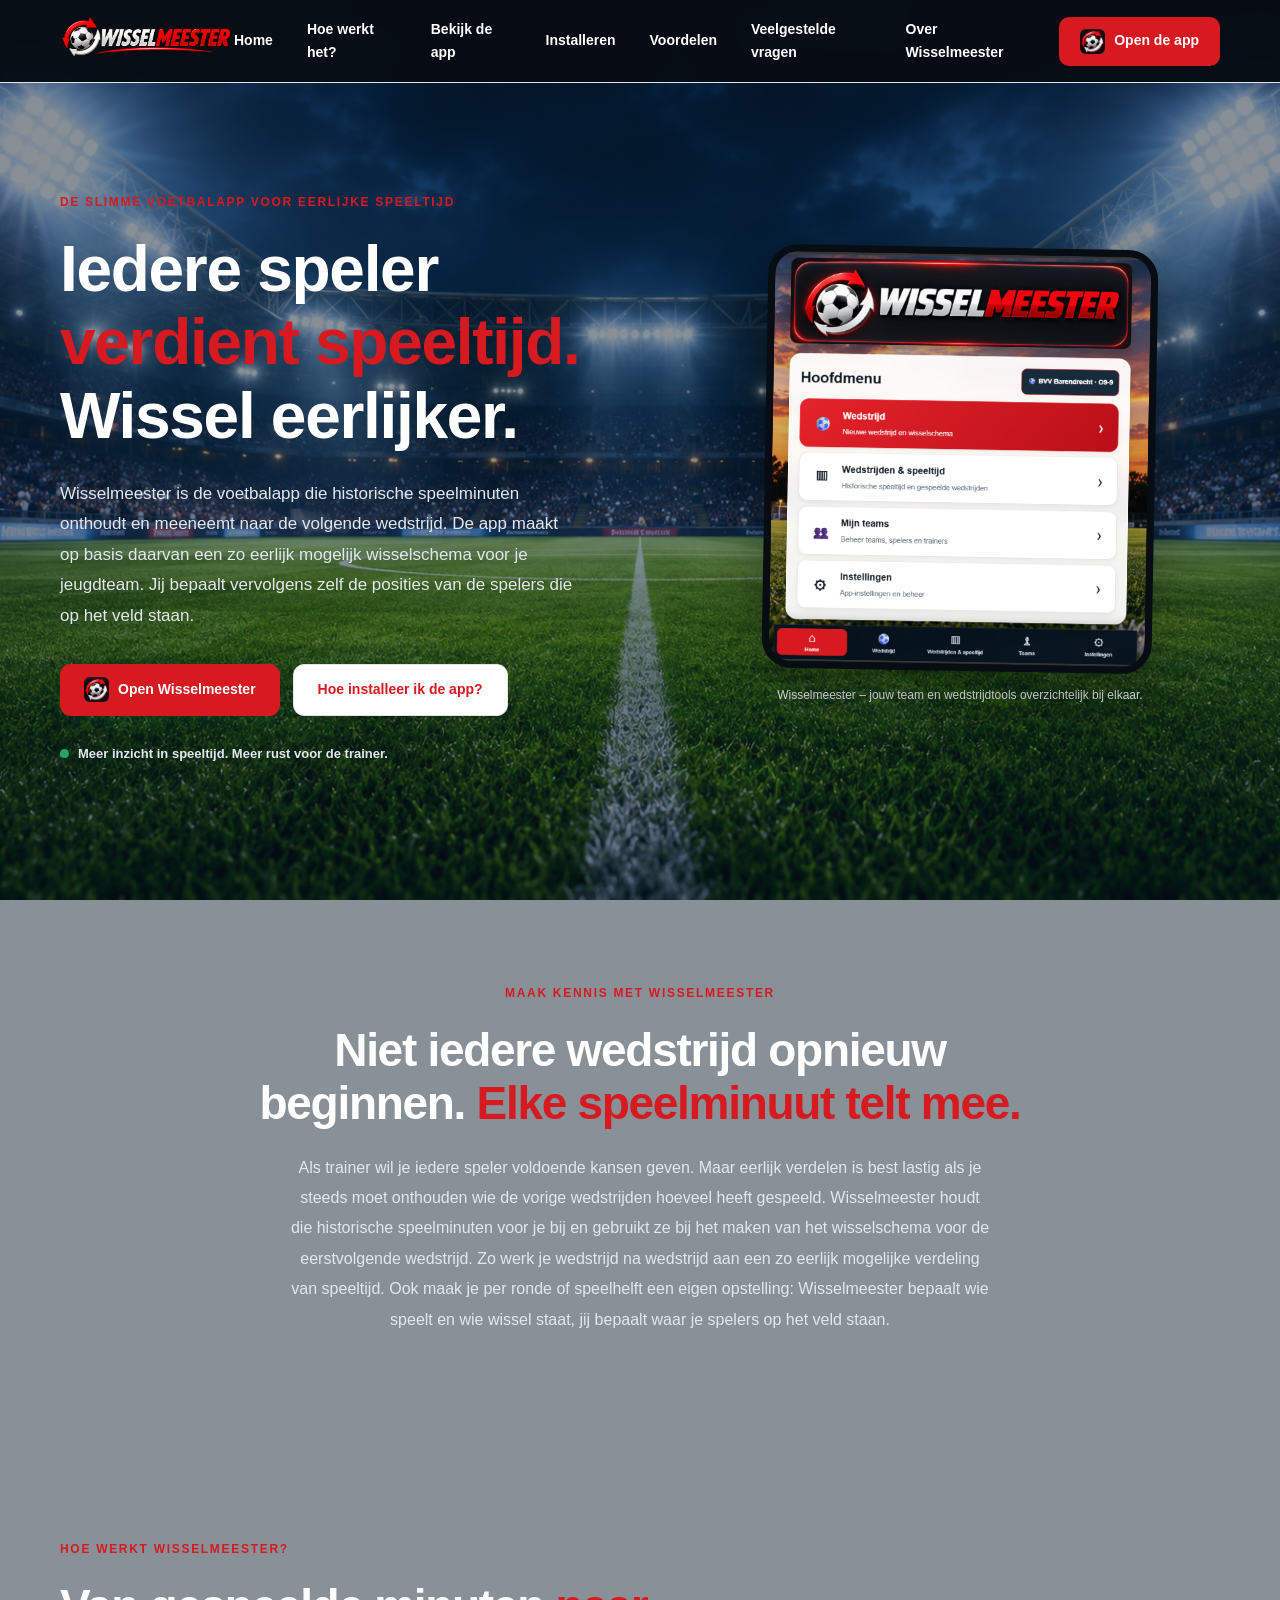
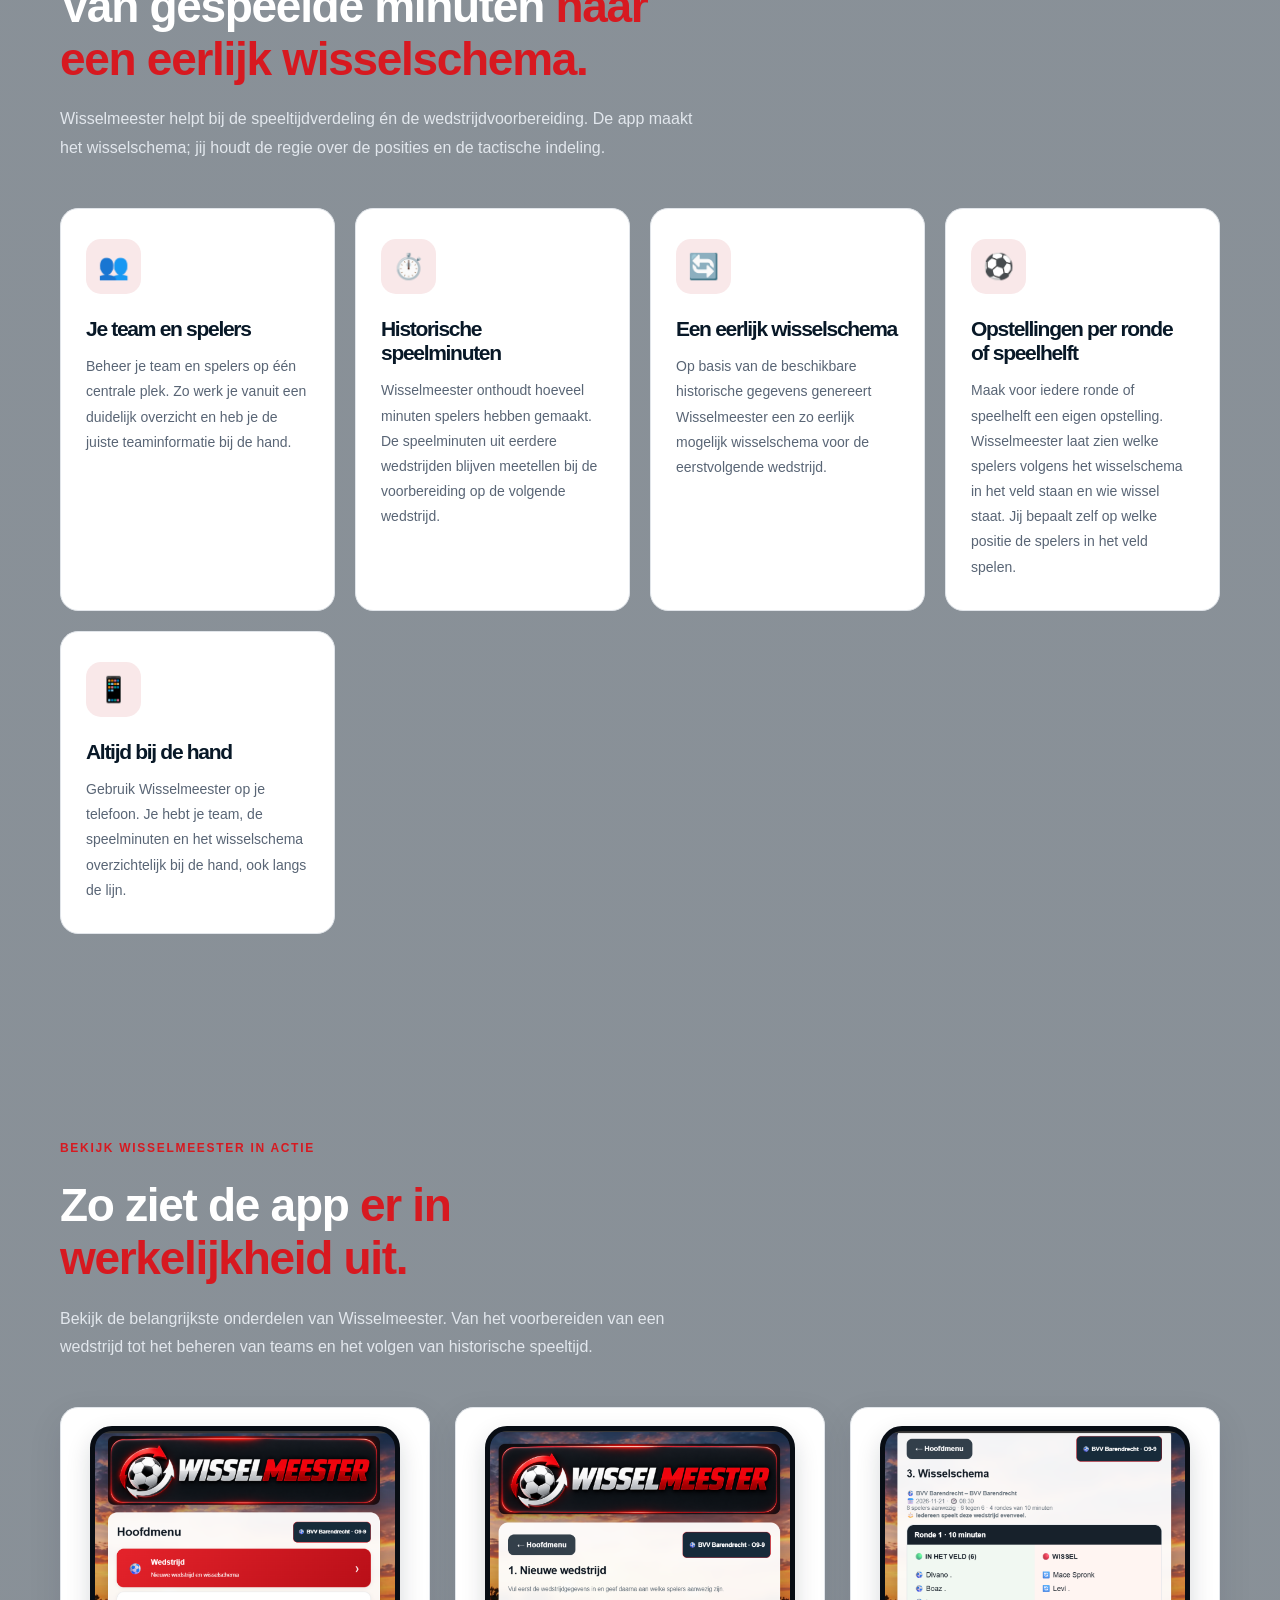
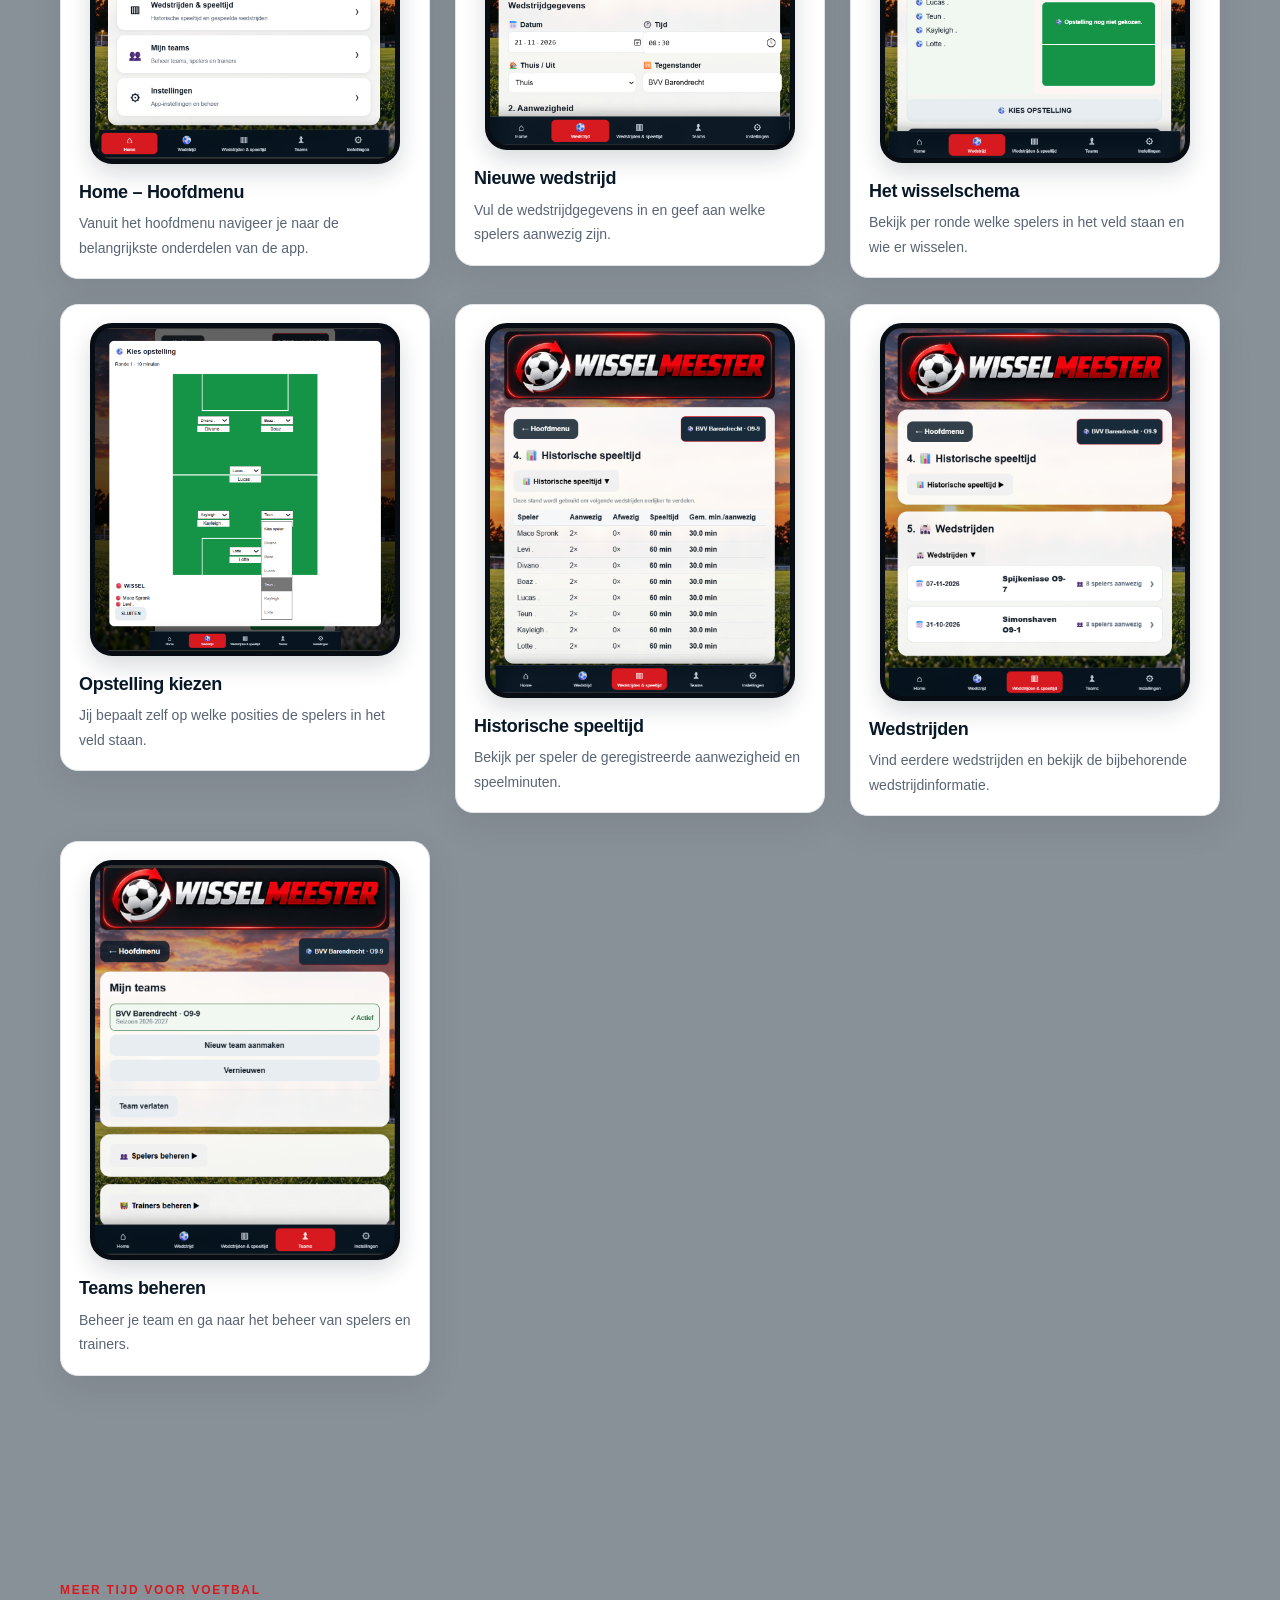
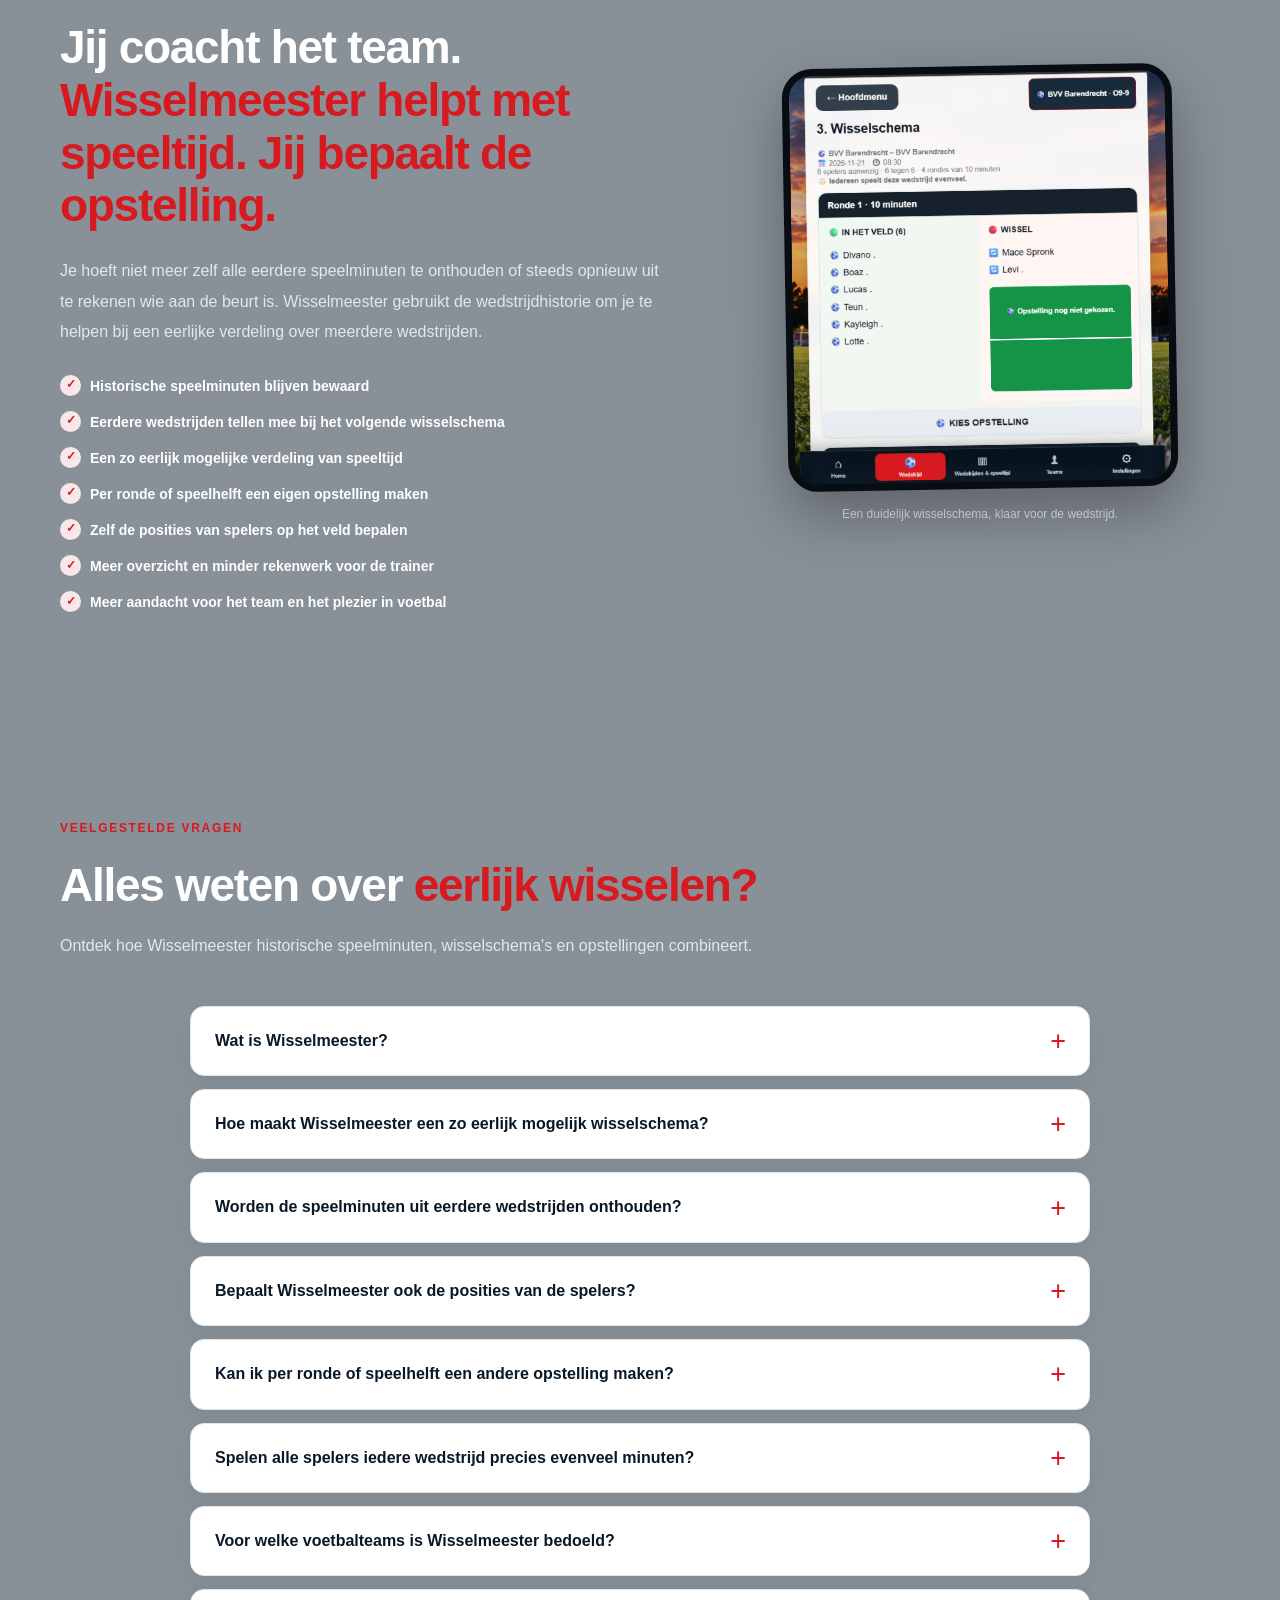
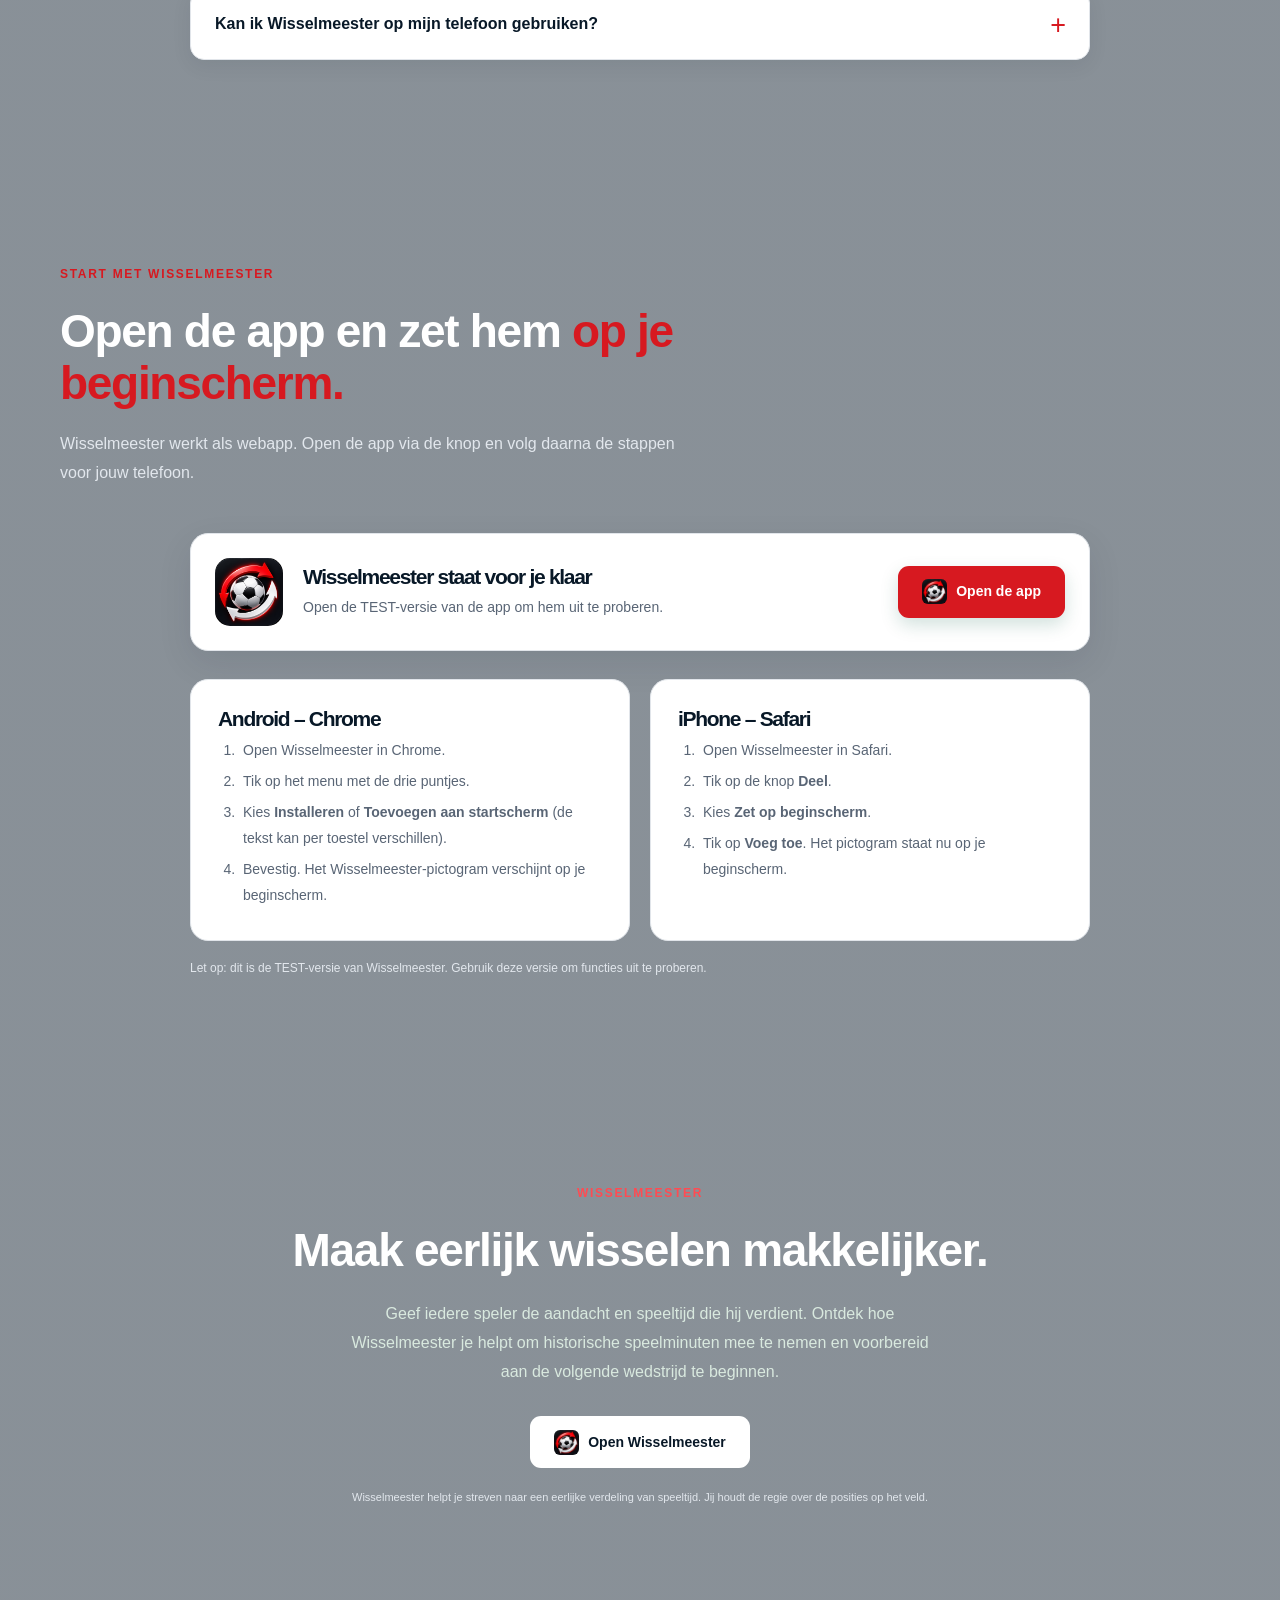
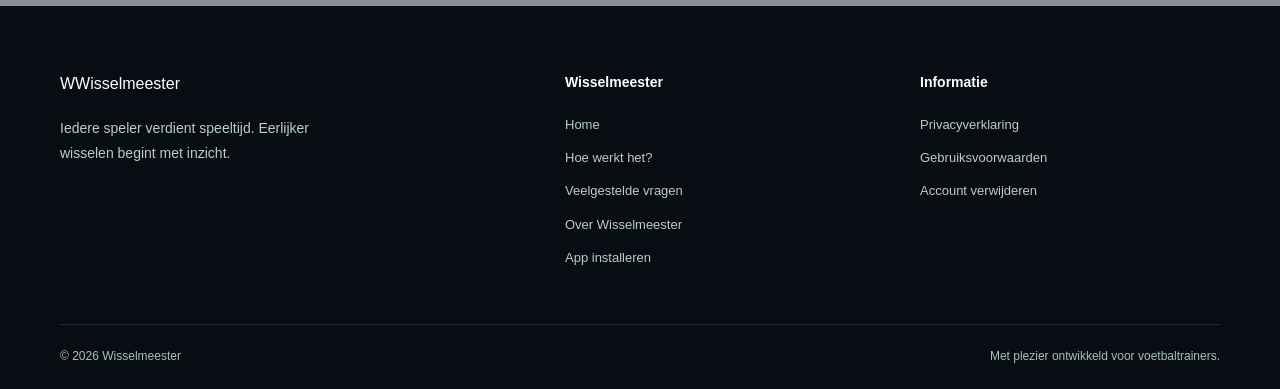
==== commit 55357894: "Update index.html nieuwe SEO-titel en paard emoji verwijderd" ====
--- a/index.html
+++ b/index.html
@@ -4,7 +4,7 @@
   <meta charset="UTF-8">
   <meta name="viewport" content="width=device-width, initial-scale=1.0">
 
-  <title>Wisselmeester – Eerlijkere speeltijd voor iedere speler</title>
+  <title>Wisselmeester – Eerlijk wisselschema voor jeugdvoetbal</title>
 
   <meta
     name="description"
@@ -20,7 +20,7 @@
   <meta property="og:type" content="website">
   <meta property="og:locale" content="nl_NL">
   <meta property="og:site_name" content="Wisselmeester">
-  <meta property="og:title" content="Wisselmeester – Eerlijkere speeltijd voor iedere speler">
+  <meta property="og:title" content="Wisselmeester – Eerlijk wisselschema voor jeugdvoetbal">
   <meta
     property="og:description"
     content="De voetbalapp die historische speelminuten meeneemt en een zo eerlijk mogelijk wisselschema maakt. Jij bepaalt de posities op het veld."
@@ -30,7 +30,7 @@
 
   <!-- SEO: Twitter / X sharing -->
   <meta name="twitter:card" content="summary_large_image">
-  <meta name="twitter:title" content="Wisselmeester – Eerlijkere speeltijd voor iedere speler">
+  <meta name="twitter:title" content="Wisselmeester – Eerlijk wisselschema voor jeugdvoetbal">
   <meta
     name="twitter:description"
     content="De voetbalapp die historische speelminuten meeneemt en een zo eerlijk mogelijk wisselschema maakt."
@@ -114,8 +114,9 @@
           <p>
             Wisselmeester is de voetbalapp die historische speelminuten
             onthoudt en meeneemt naar de volgende wedstrijd. De app maakt
-            op basis daarvan een zo eerlijk mogelijk wisselschema. Jij bepaalt
-            vervolgens zelf de posities van de spelers die op het veld staan.
+            op basis daarvan een zo eerlijk mogelijk wisselschema voor je
+            jeugdteam. Jij bepaalt vervolgens zelf de posities van de spelers
+            die op het veld staan.
           </p>
 
           <div class="hero-actions">
--- a/style.css
+++ b/style.css
@@ -851,6 +851,65 @@
 }
 
 
+
+/* =========================================================
+   APP OPENEN EN INSTALLEREN
+   ========================================================= */
+.button-logo {
+  width: 25px;
+  height: 25px;
+  object-fit: contain;
+  flex: 0 0 auto;
+  border-radius: 6px;
+  margin-right: 9px;
+}
+
+.main-nav .nav-button {
+  display: inline-flex;
+  align-items: center;
+  justify-content: center;
+  white-space: nowrap;
+}
+
+.install { background: transparent; }
+.install-open-card {
+  display: flex;
+  align-items: center;
+  gap: 20px;
+  max-width: 900px;
+  margin: 0 auto 28px;
+  padding: 24px;
+  background: #ffffff;
+  border: 1px solid var(--border);
+  border-radius: var(--radius);
+  box-shadow: var(--shadow);
+}
+.install-logo {
+  width: 68px;
+  height: 68px;
+  object-fit: contain;
+  border-radius: 15px;
+}
+.install-open-copy { flex: 1; }
+.install-open-copy h3, .install-step h3 { color: var(--green-dark); margin-bottom: 7px; }
+.install-open-copy p { color: var(--text-light); font-size: 14px; }
+.install-steps {
+  display: grid;
+  grid-template-columns: repeat(2, minmax(0, 1fr));
+  gap: 20px;
+  max-width: 900px;
+  margin: 0 auto;
+}
+.install-step {
+  padding: 27px;
+  background: #ffffff;
+  border: 1px solid var(--border);
+  border-radius: var(--radius);
+}
+.install-step ol { padding-left: 21px; color: var(--text-light); font-size: 14px; line-height: 1.85; }
+.install-step li { padding-left: 4px; margin-bottom: 5px; }
+.install-note { max-width: 900px; margin: 18px auto 0; color: #e2e7ed; font-size: 12px; }
+
 /* =========================================================
    12. FOOTER
    ========================================================= */
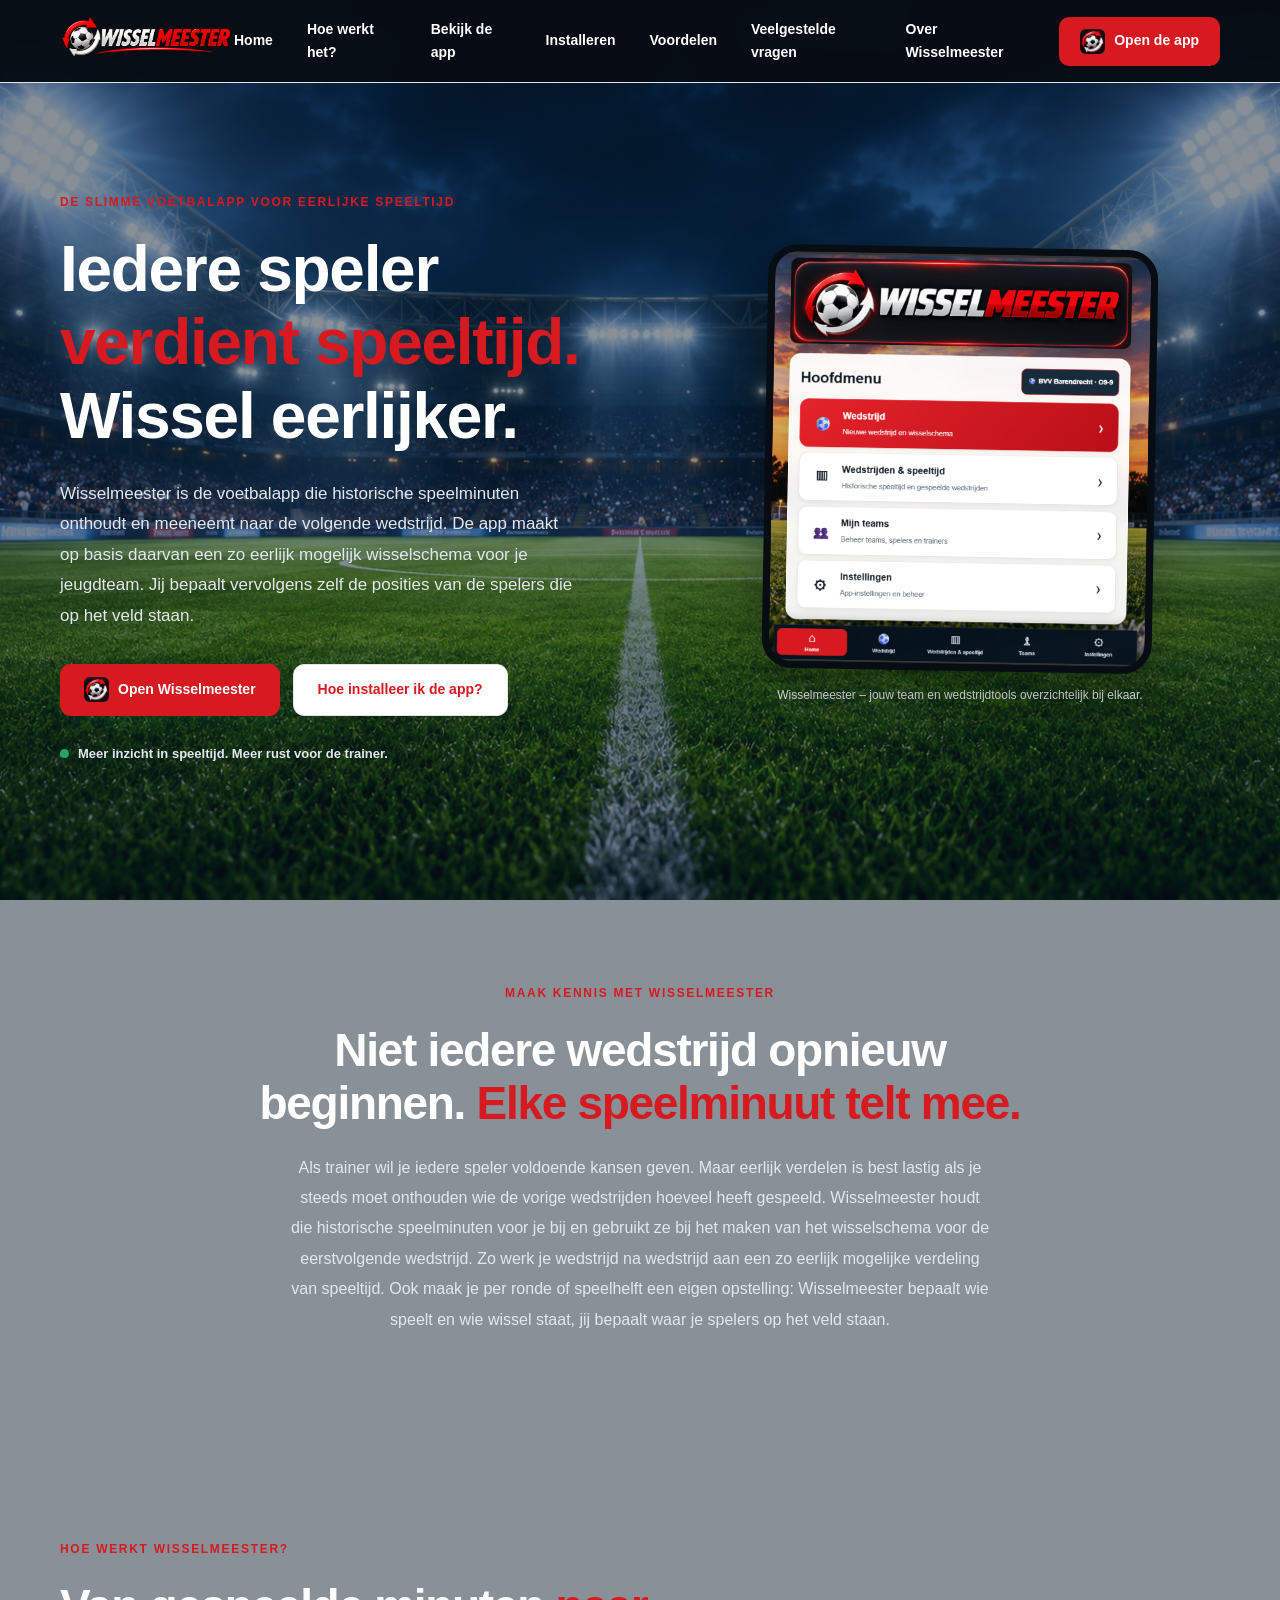
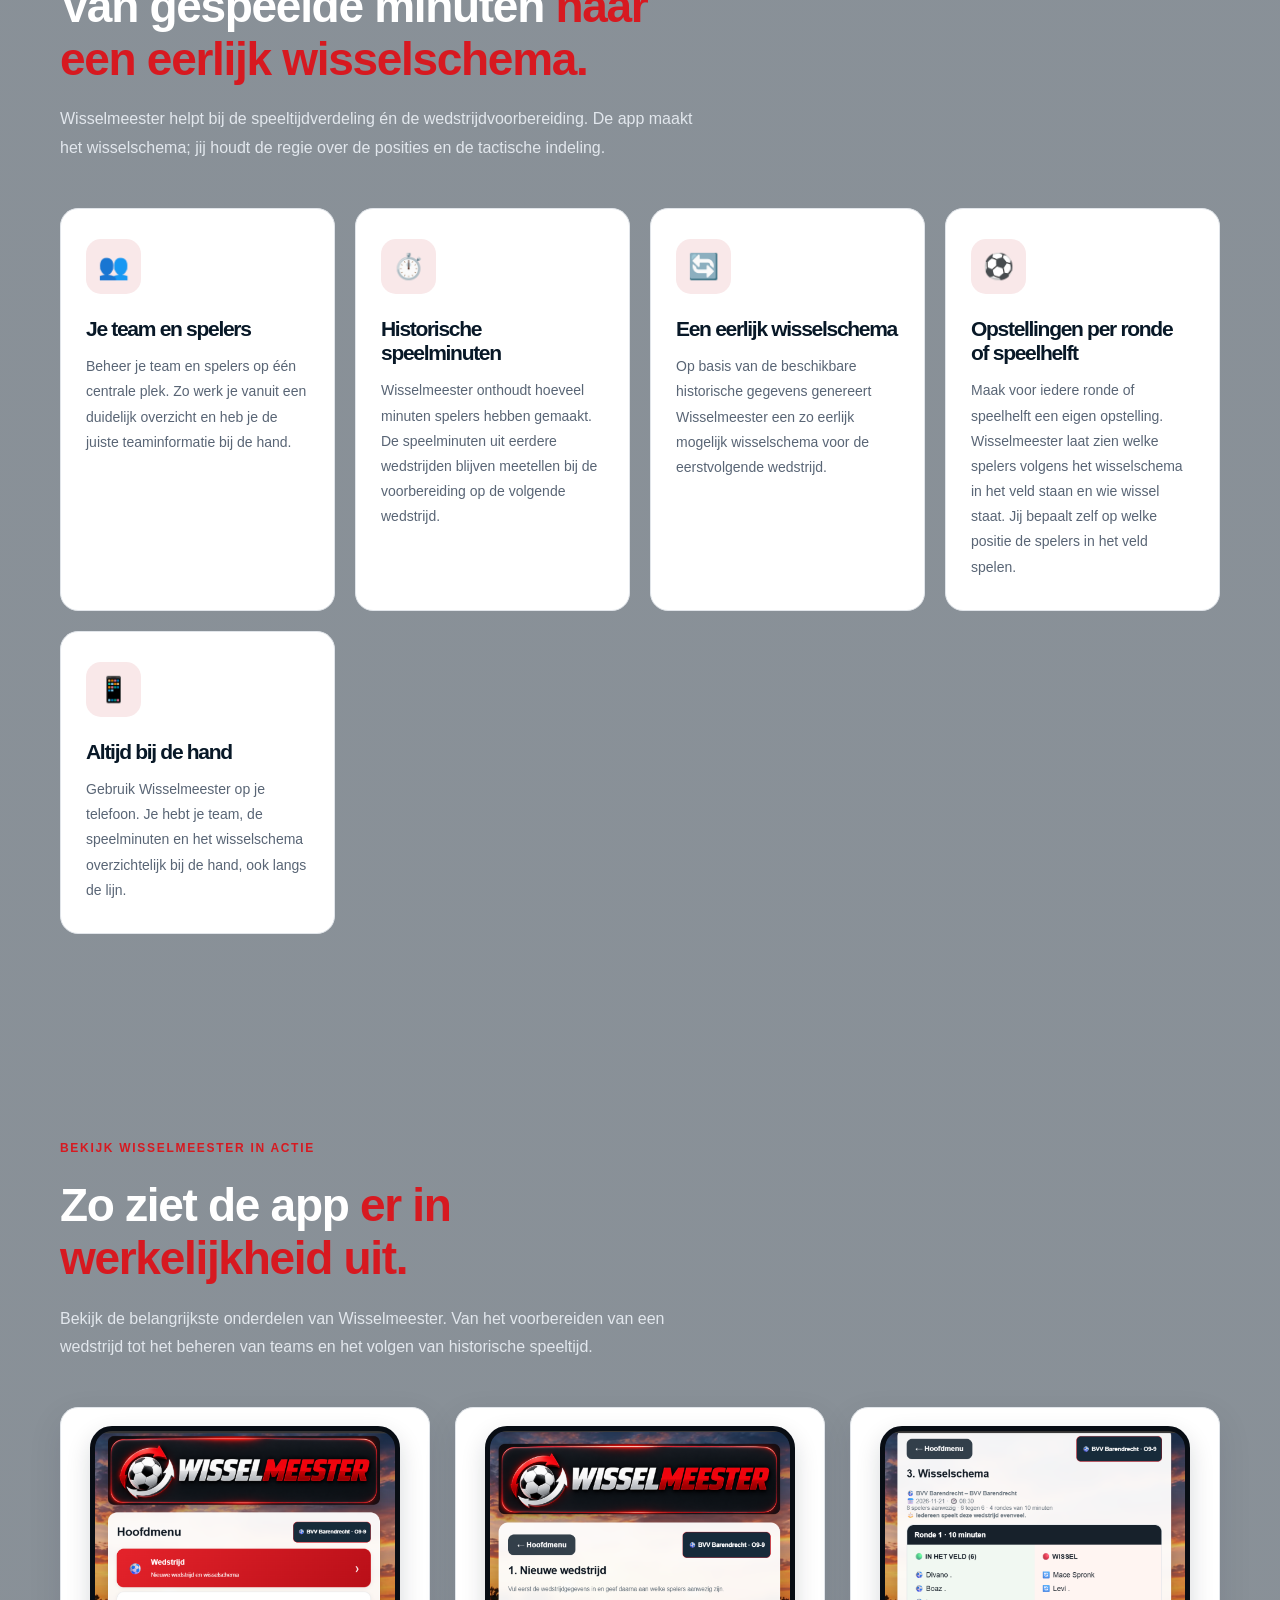
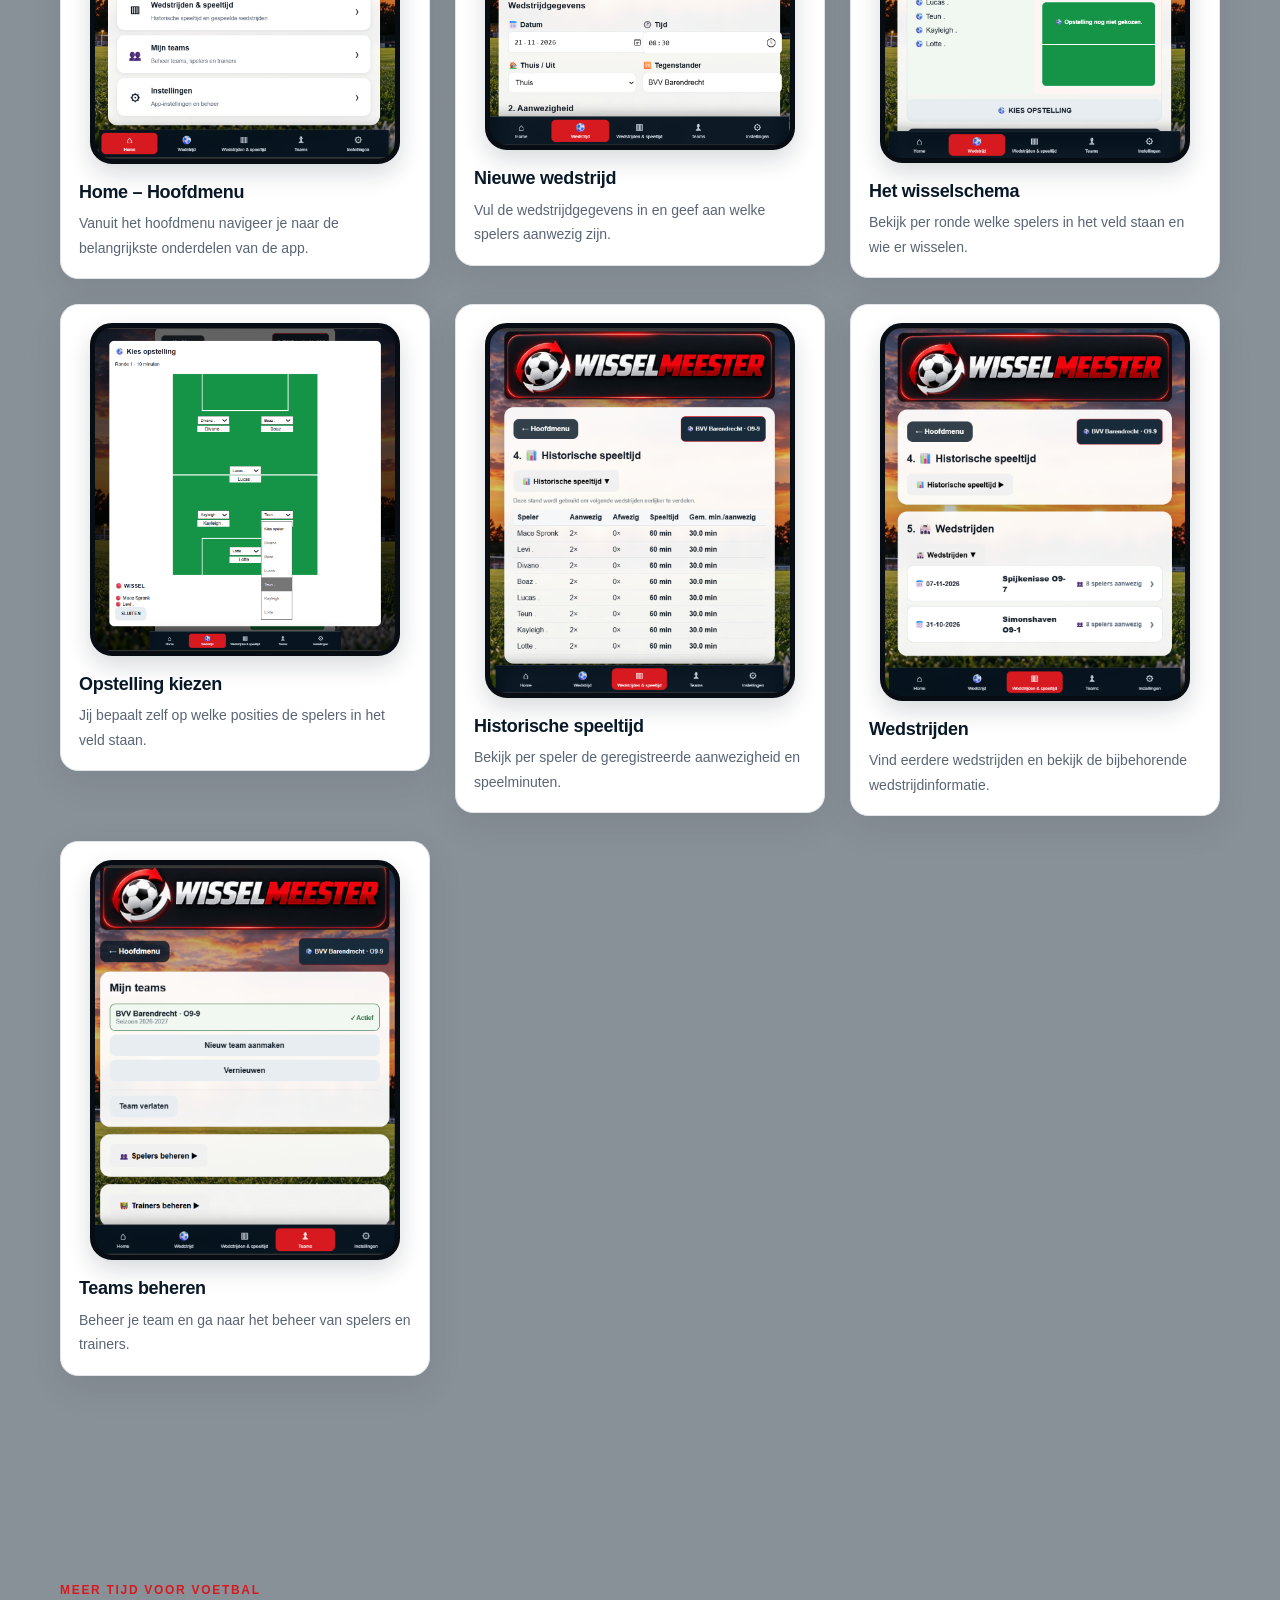
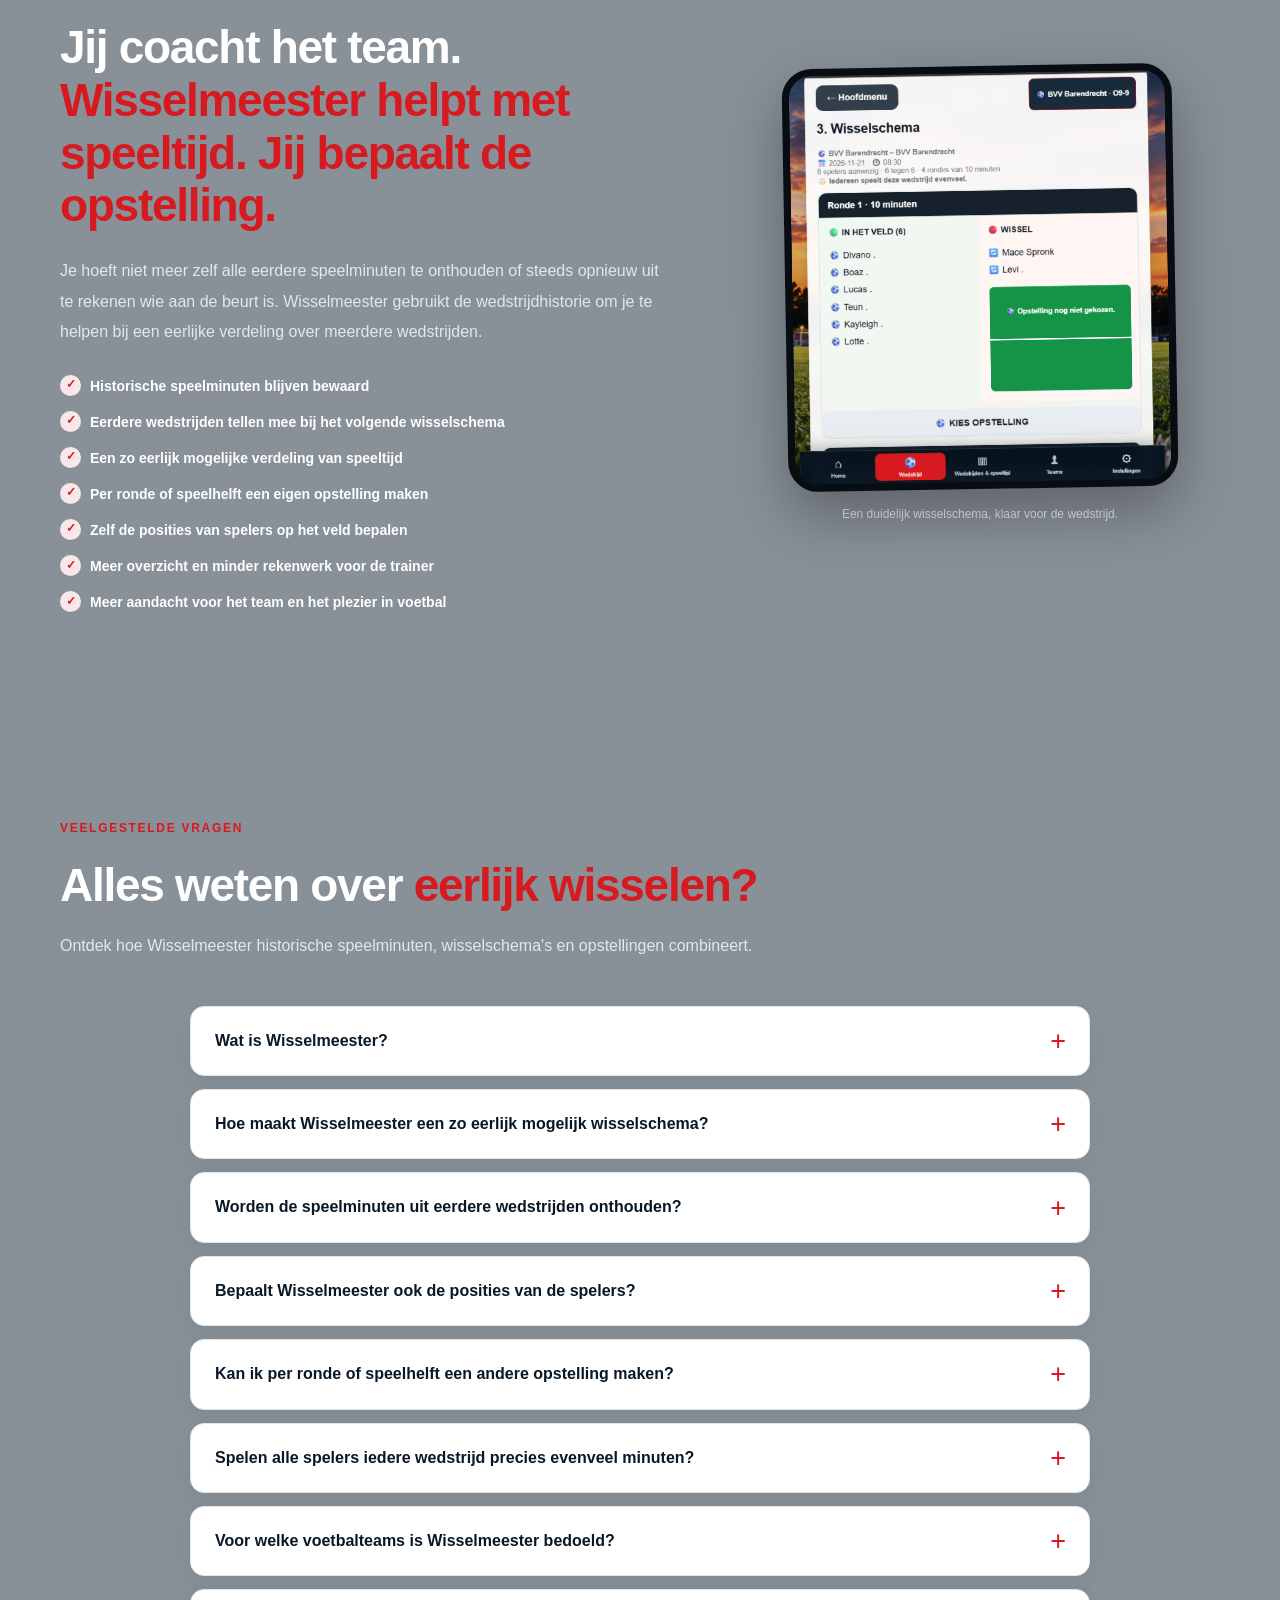
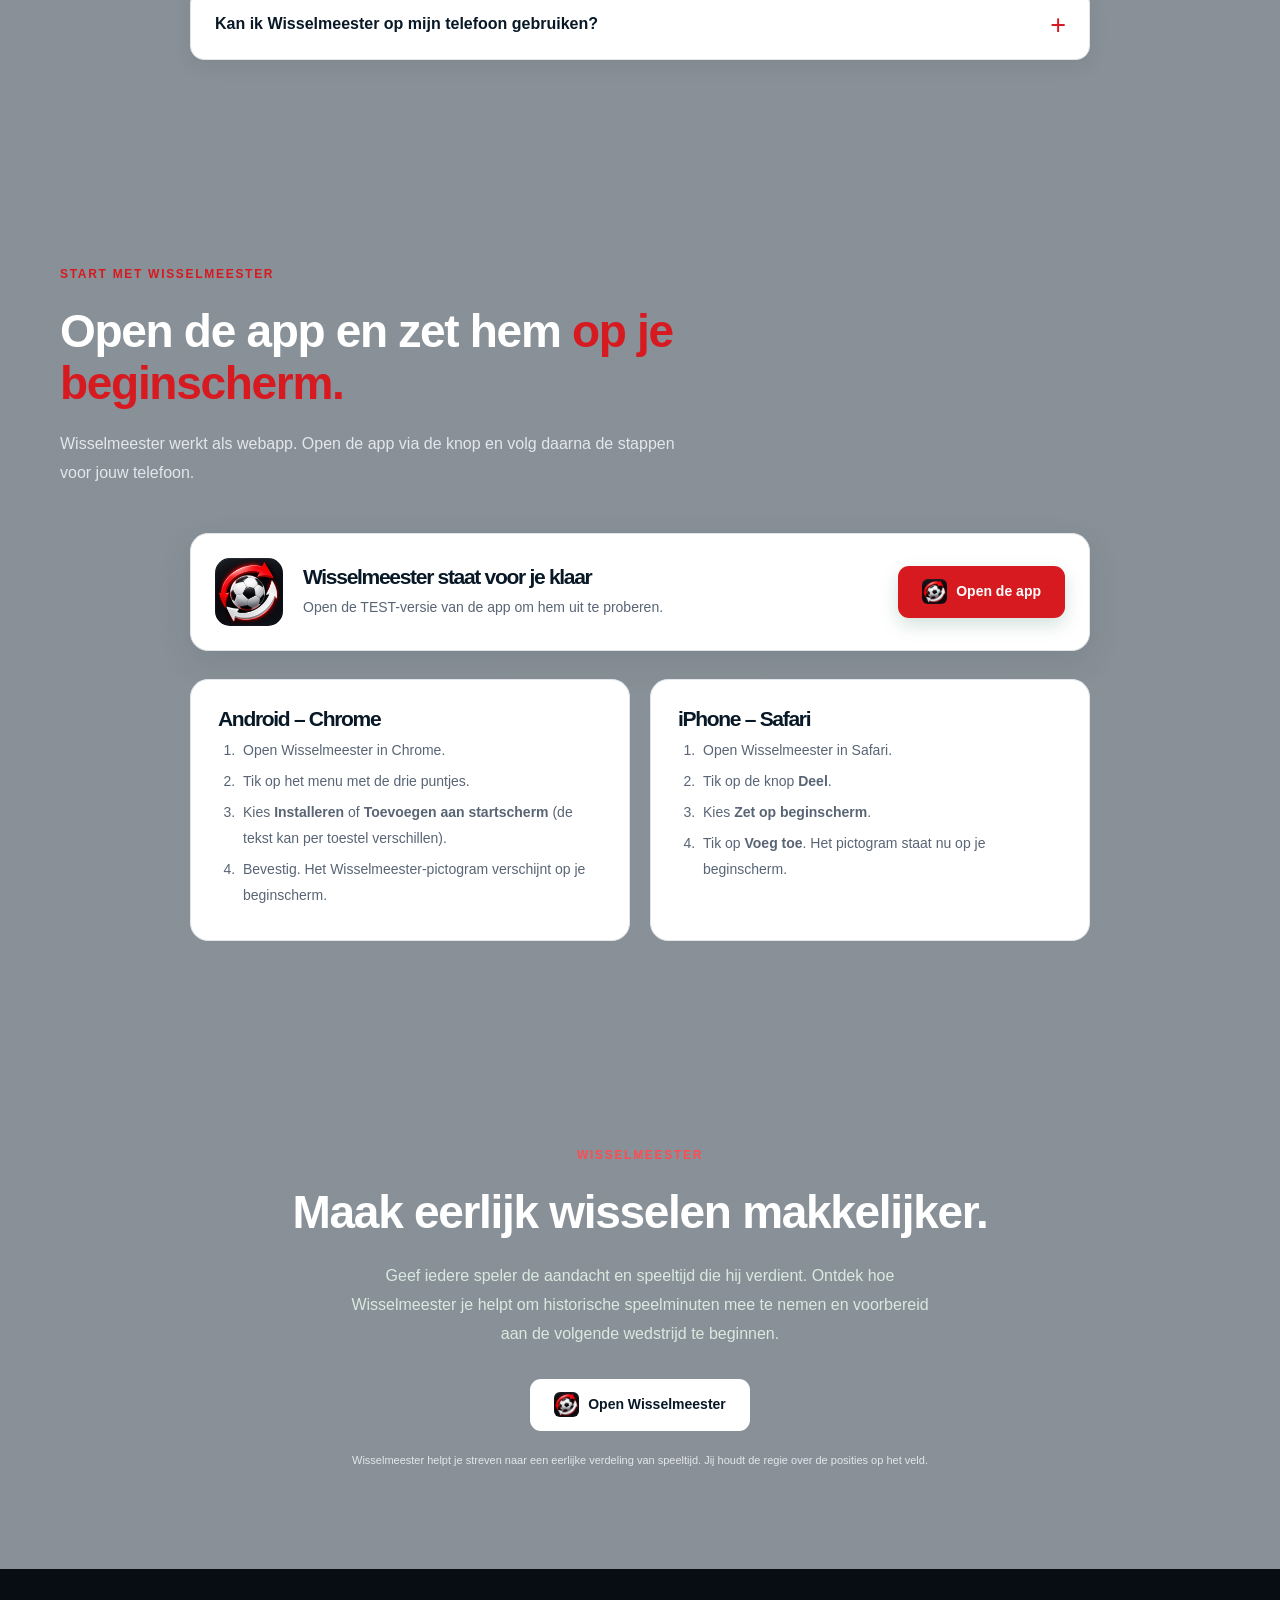
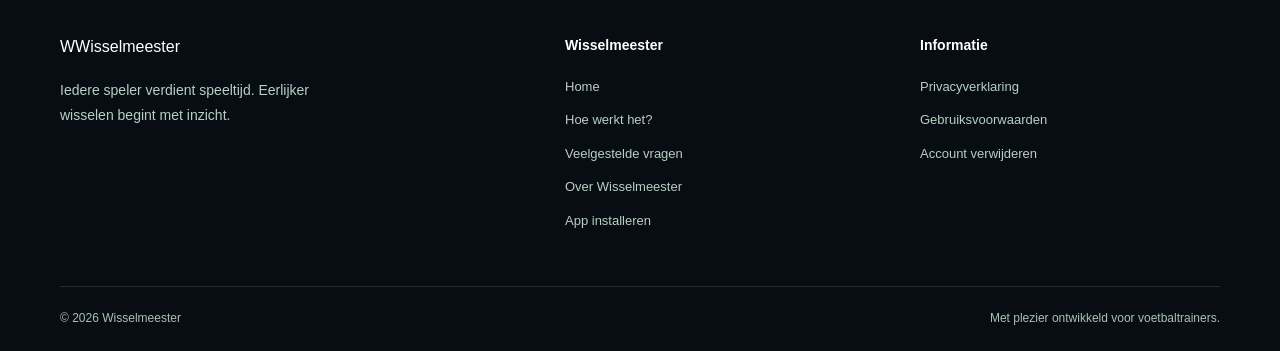
==== commit 75ee89f1: "Update index.html Let op: stukje tekst verwijderd" ====
--- a/index.html
+++ b/index.html
@@ -532,8 +532,6 @@
             </ol>
           </article>
         </div>
-        <p class="install-note">Let op: dit is de TEST-versie van Wisselmeester. Gebruik deze versie om functies uit te proberen.</p>
-      </div>
     </section>
 
     <!-- CTA -->
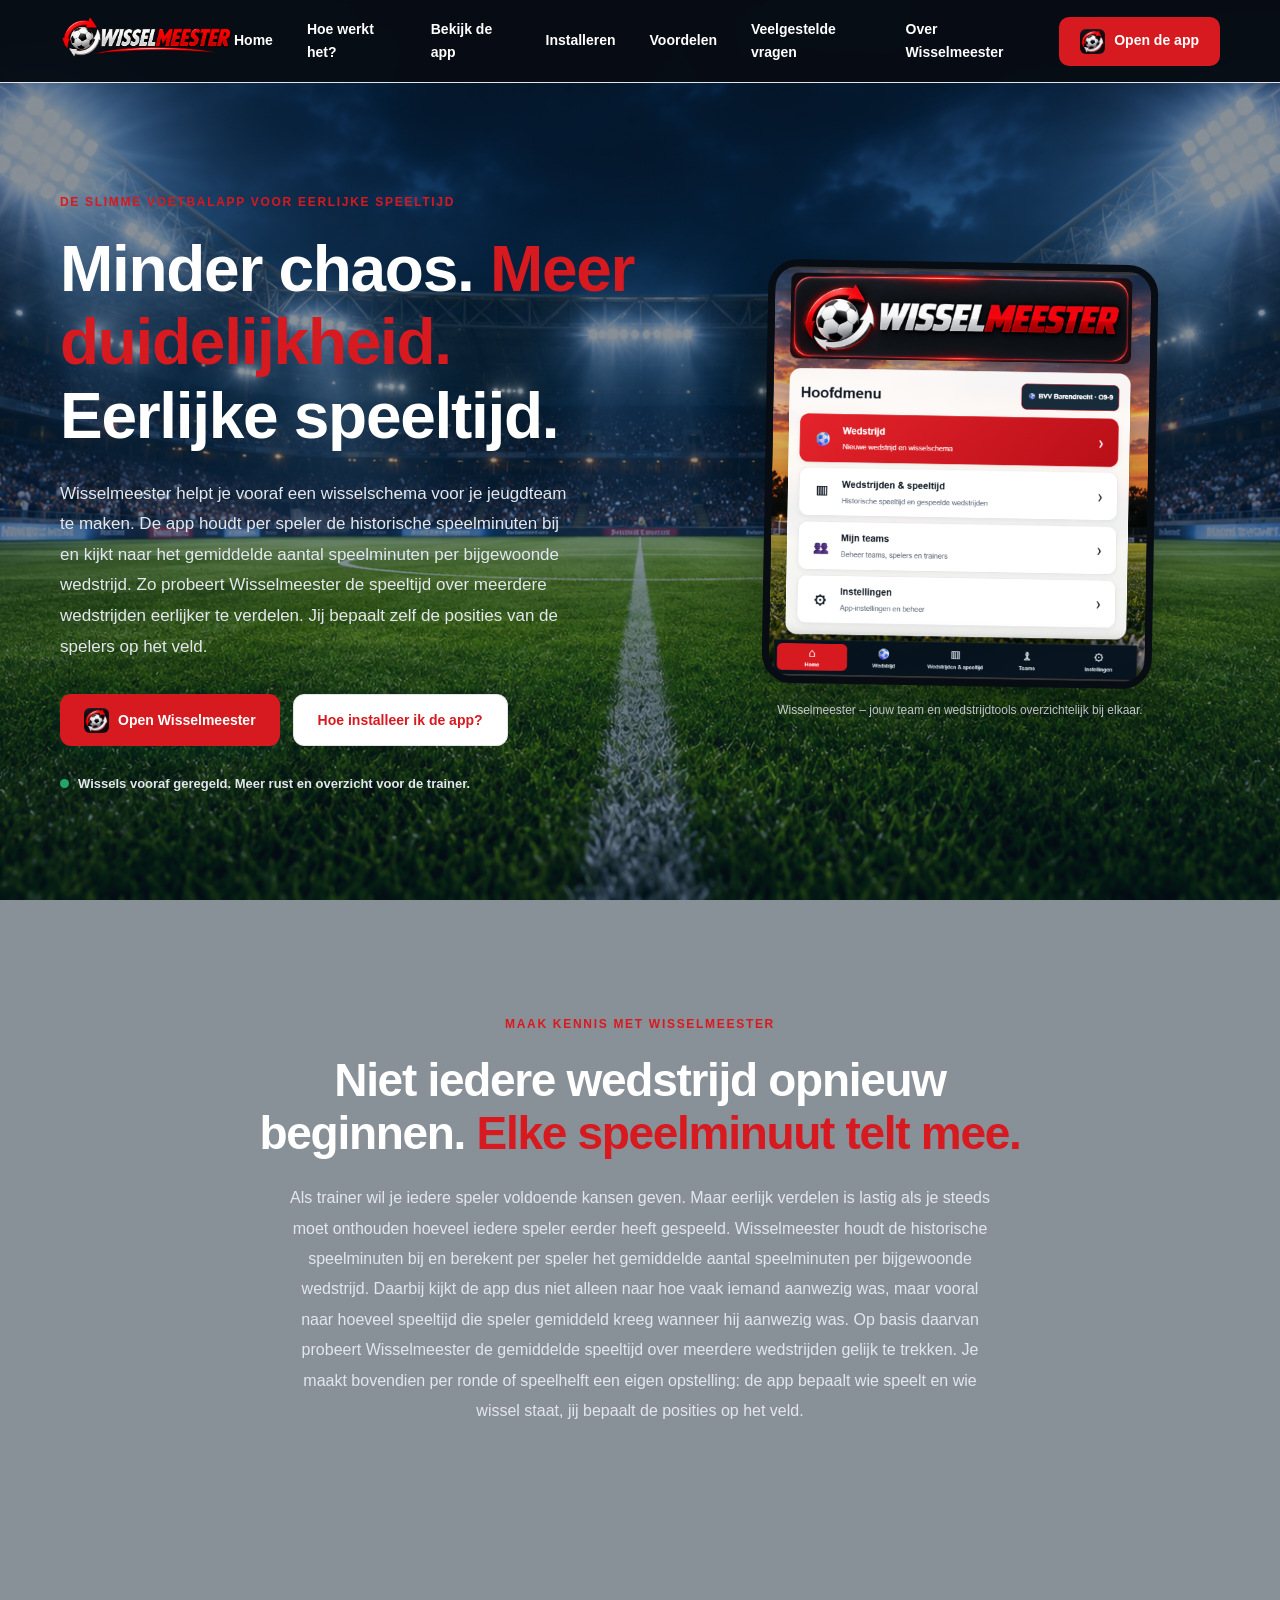
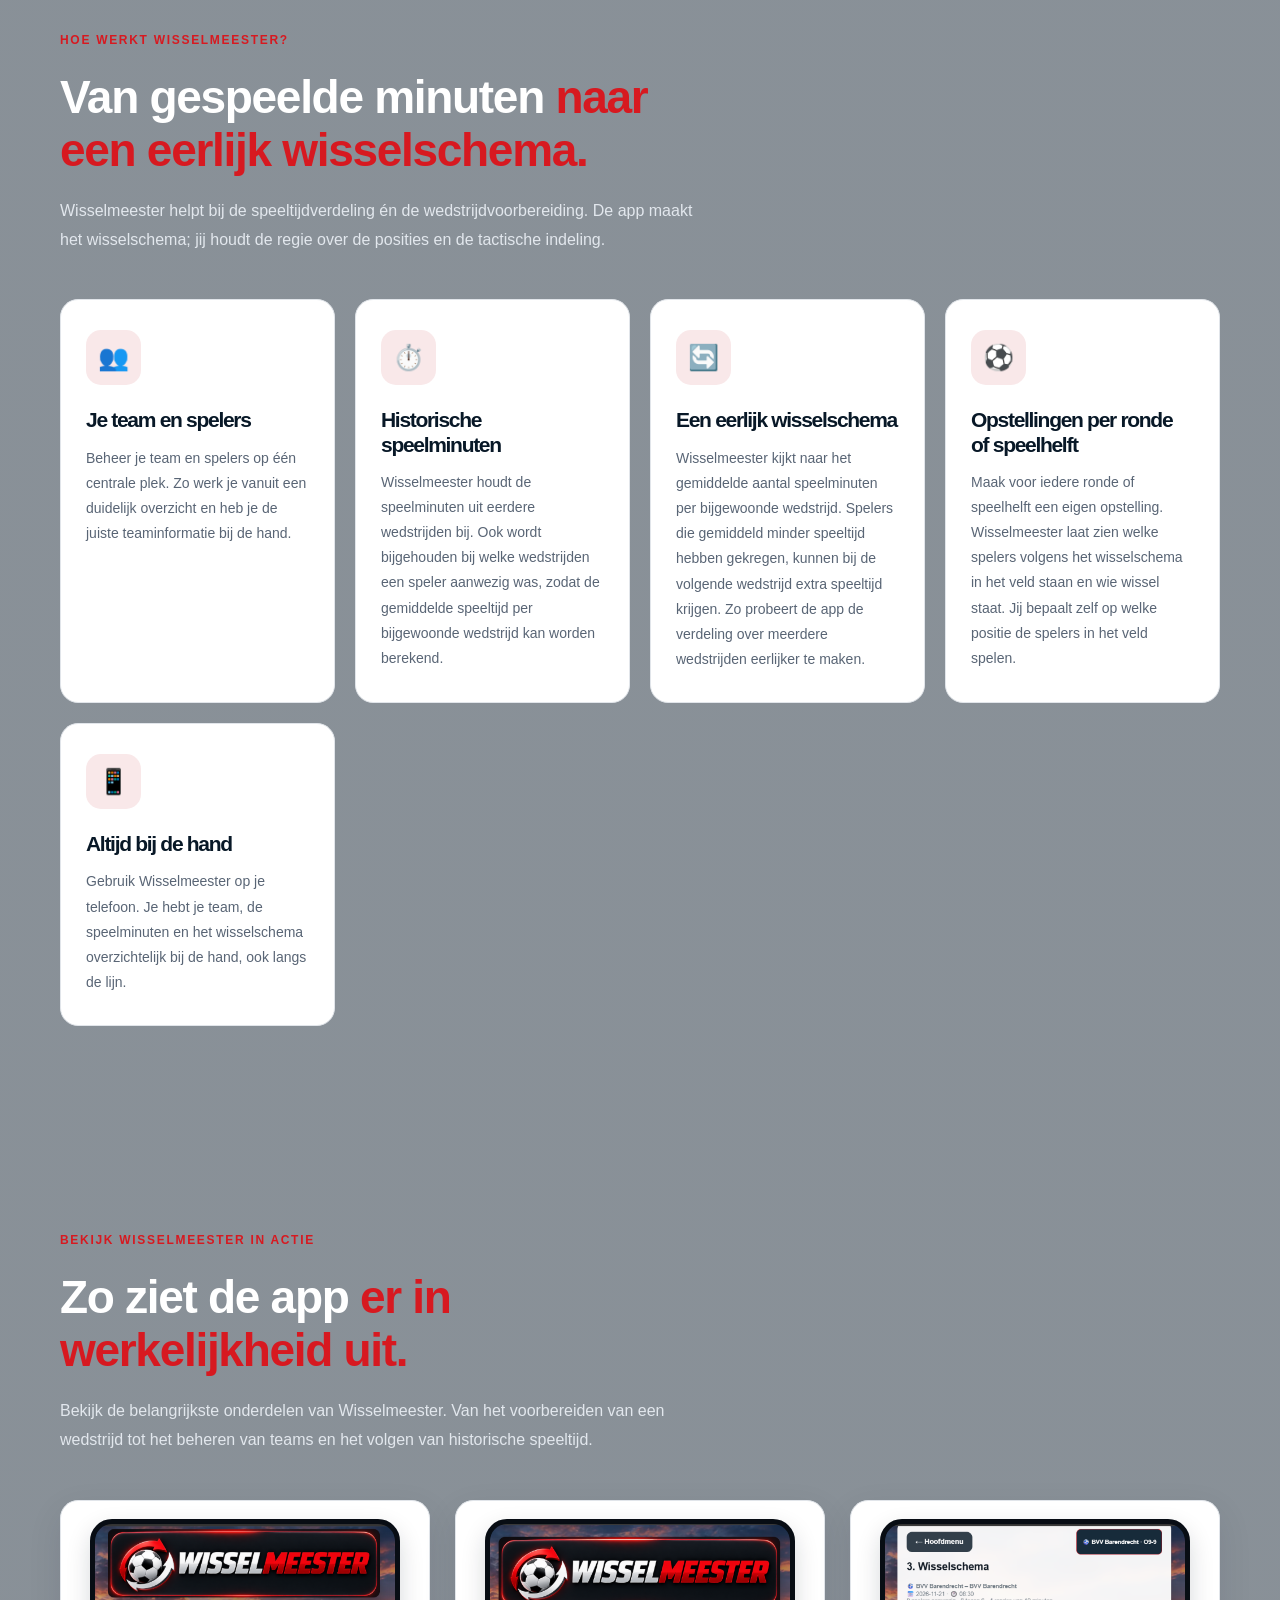
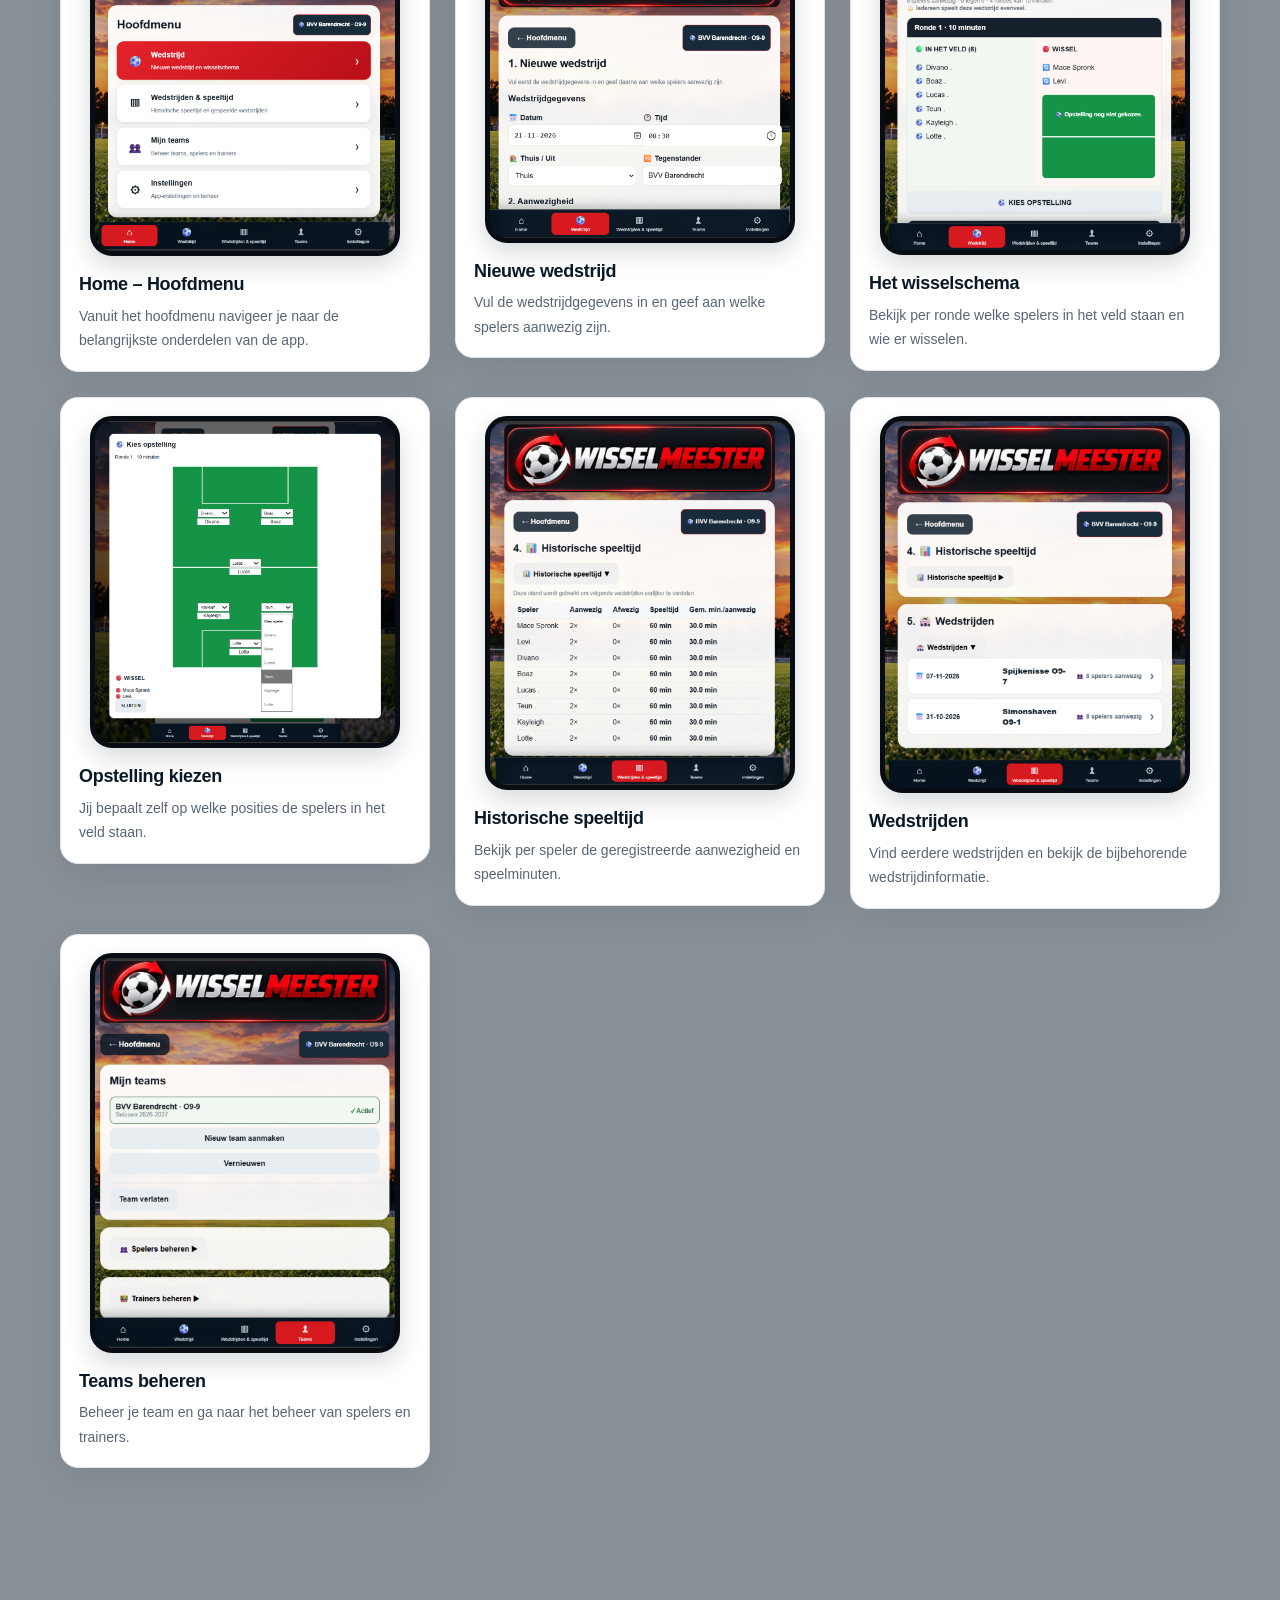
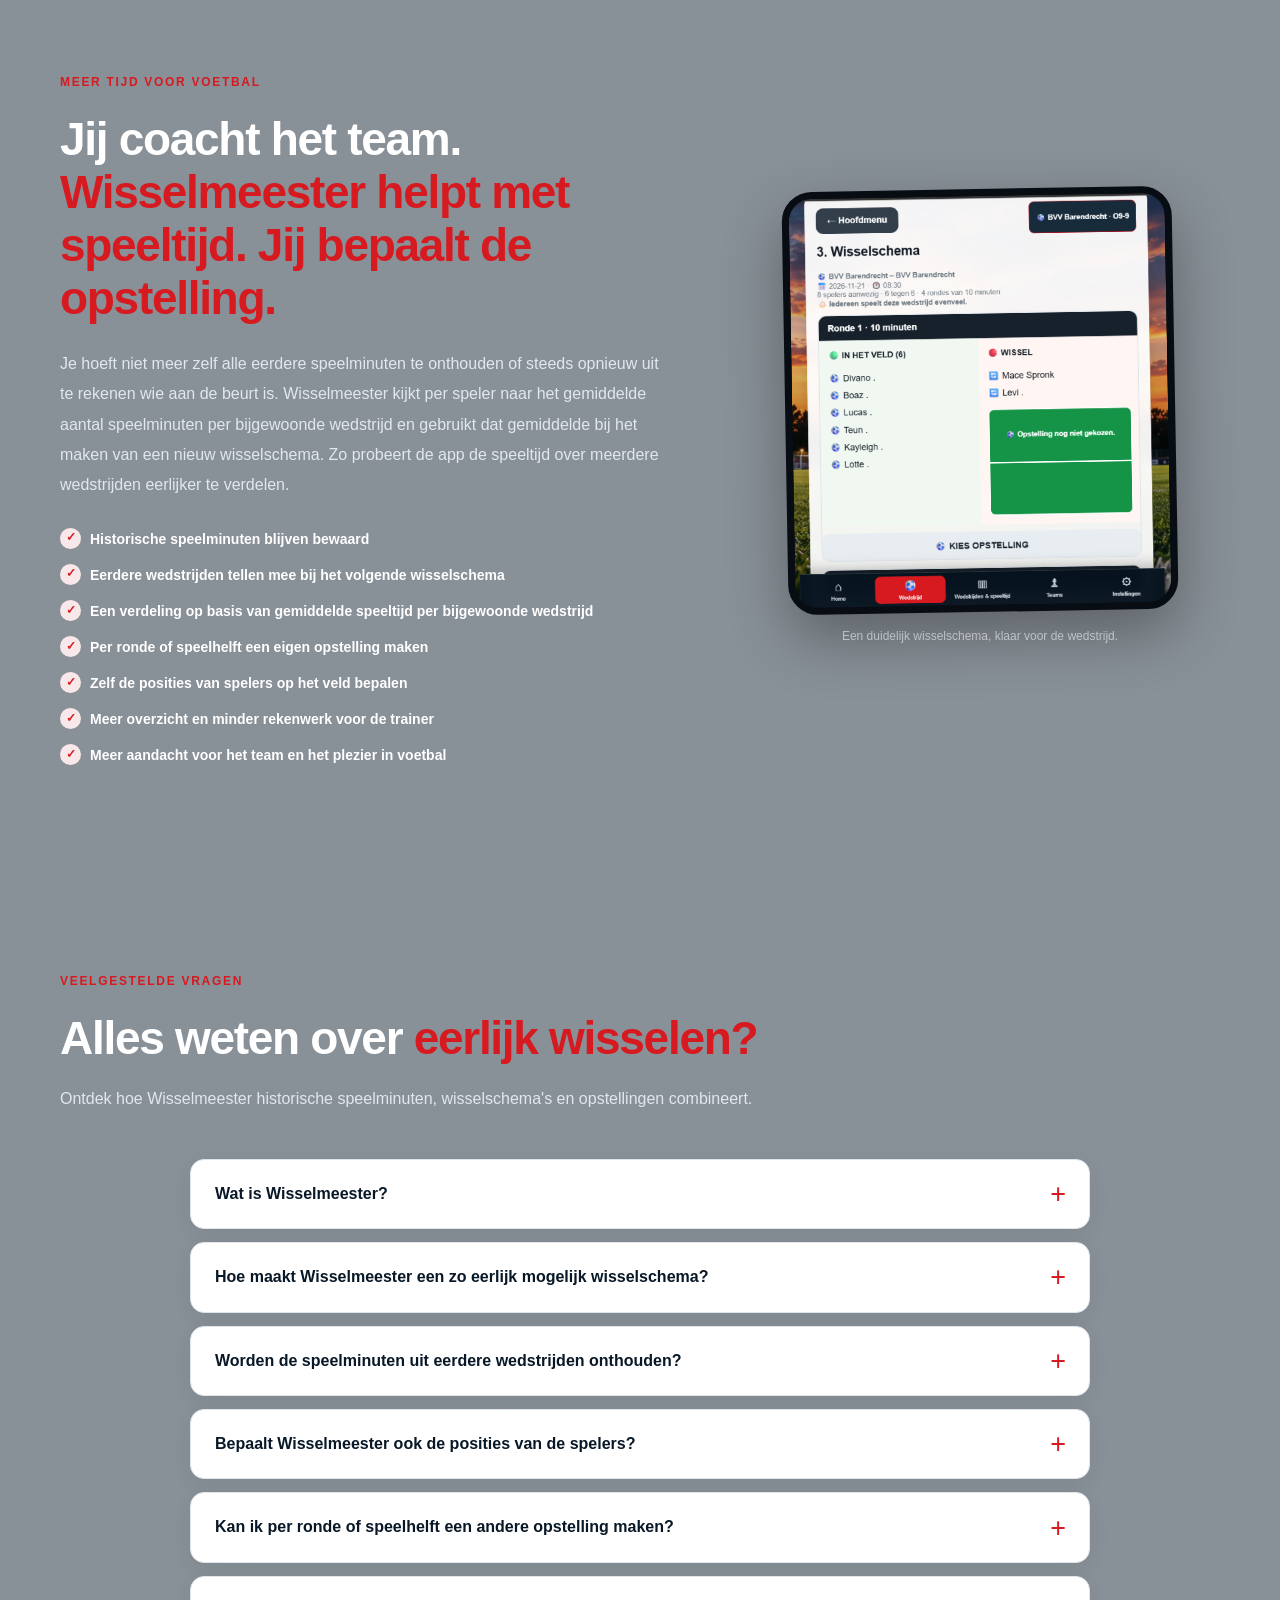
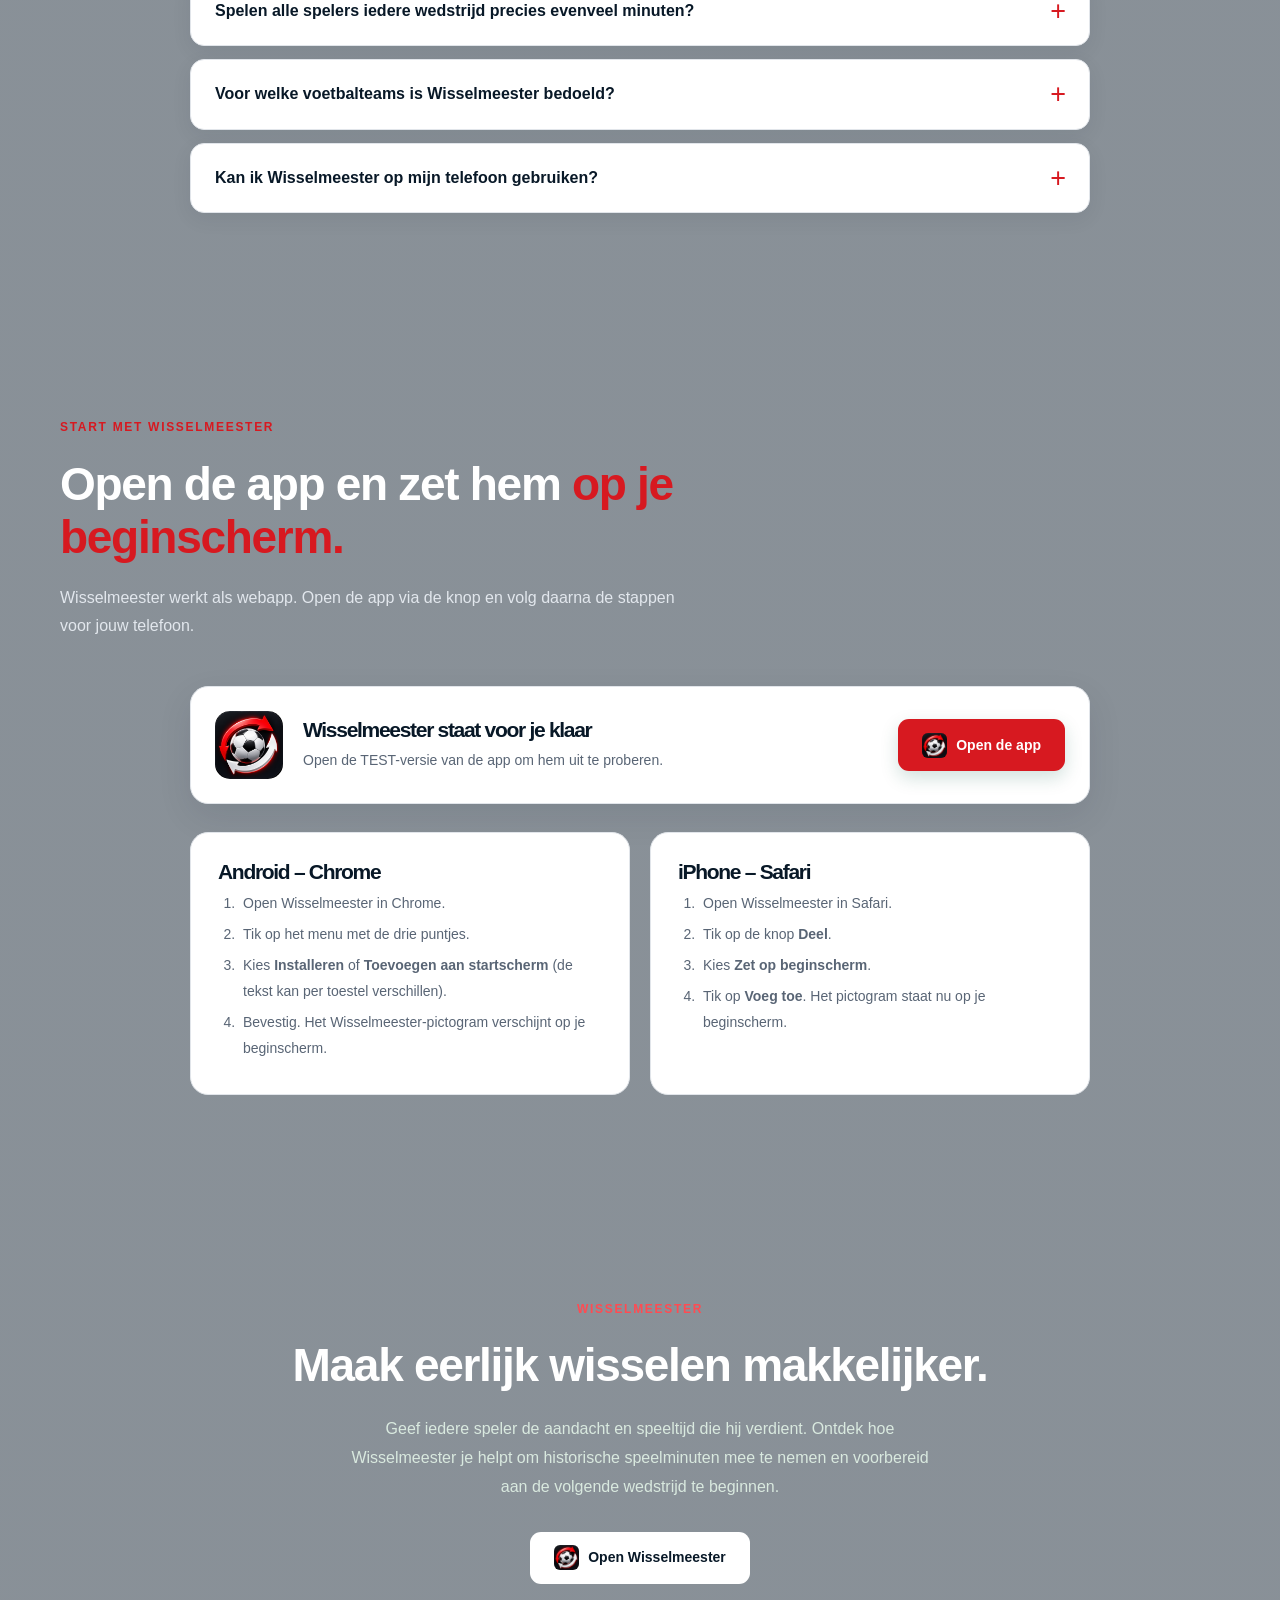
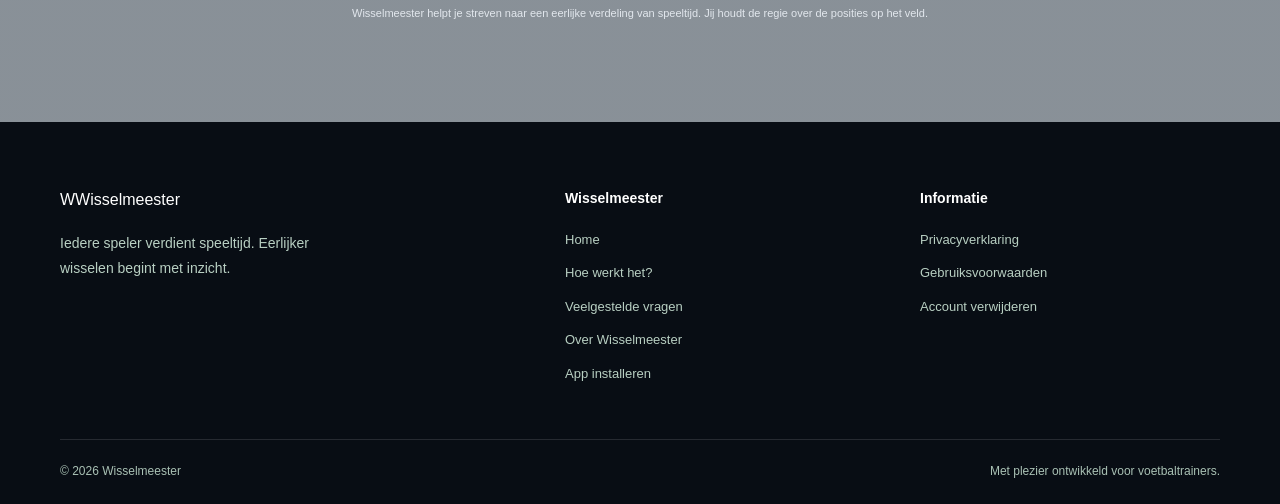
==== commit 9feb5d23: "Update index.html aangepaste SEO inhoud" ====
--- a/index.html
+++ b/index.html
@@ -4,11 +4,11 @@
   <meta charset="UTF-8">
   <meta name="viewport" content="width=device-width, initial-scale=1.0">
 
-  <title>Wisselmeester – Eerlijk wisselschema voor jeugdvoetbal</title>
+  <title>Wisselmeester – Wisselschema voetbal &amp; eerlijke speeltijd</title>
 
   <meta
     name="description"
-    content="Wisselmeester is de slimme voetbalapp voor trainers. De app onthoudt historische speelminuten en maakt op basis daarvan een zo eerlijk mogelijk wisselschema voor de volgende wedstrijd."
+    content="Maak vooraf een wisselschema voor je jeugdteam. Wisselmeester verdeelt speeltijd op basis van historische minuten en aanwezigheid. Minder chaos, eerlijker wisselen."
   >
 
   <meta name="theme-color" content="#081827">
@@ -20,20 +20,20 @@
   <meta property="og:type" content="website">
   <meta property="og:locale" content="nl_NL">
   <meta property="og:site_name" content="Wisselmeester">
-  <meta property="og:title" content="Wisselmeester – Eerlijk wisselschema voor jeugdvoetbal">
+  <meta property="og:title" content="Wisselmeester – Wisselschema voetbal &amp; eerlijke speeltijd">
   <meta
     property="og:description"
-    content="De voetbalapp die historische speelminuten meeneemt en een zo eerlijk mogelijk wisselschema maakt. Jij bepaalt de posities op het veld."
+    content="Maak vooraf een wisselschema voor je jeugdteam. Wisselmeester kijkt naar de gemiddelde speeltijd per bijgewoonde wedstrijd. Jij bepaalt de posities op het veld."
   >
   <meta property="og:url" content="https://wisselmeester.nl/">
   <meta property="og:image" content="https://wisselmeester.nl/images/wisselmeester-logo.png">
 
   <!-- SEO: Twitter / X sharing -->
   <meta name="twitter:card" content="summary_large_image">
-  <meta name="twitter:title" content="Wisselmeester – Eerlijk wisselschema voor jeugdvoetbal">
+  <meta name="twitter:title" content="Wisselmeester – Wisselschema voetbal &amp; eerlijke speeltijd">
   <meta
     name="twitter:description"
-    content="De voetbalapp die historische speelminuten meeneemt en een zo eerlijk mogelijk wisselschema maakt."
+    content="Maak vooraf een wisselschema voor je jeugdteam. Wisselmeester kijkt naar de gemiddelde speeltijd per bijgewoonde wedstrijd."
   >
   <meta name="twitter:image" content="https://wisselmeester.nl/images/wisselmeester-logo.png">
 
@@ -46,7 +46,7 @@
     "applicationCategory": "SportsApplication",
     "operatingSystem": "Web",
     "url": "https://wisselmeester.nl/",
-    "description": "Wisselmeester is een voetbalapp voor trainers. De app onthoudt historische speelminuten en gebruikt die gegevens om een zo eerlijk mogelijk wisselschema voor de volgende wedstrijd te maken. De trainer bepaalt zelf de posities van de spelers op het veld.",
+    "description": "Wisselmeester helpt voetbaltrainers vooraf een wisselschema voor hun jeugdteam te maken. De app kijkt naar de gemiddelde speelminuten per bijgewoonde wedstrijd en probeert de speeltijd over meerdere wedstrijden eerlijker te verdelen. De trainer bepaalt zelf de posities op het veld.",
     "image": "https://wisselmeester.nl/images/wisselmeester-logo.png",
     "inLanguage": "nl"
   }
@@ -106,17 +106,18 @@
           </span>
 
           <h1>
-            Iedere speler
-            <span>verdient speeltijd.</span>
-            Wissel eerlijker.
+            Minder chaos.
+            <span>Meer duidelijkheid.</span>
+            Eerlijke speeltijd.
           </h1>
 
           <p>
-            Wisselmeester is de voetbalapp die historische speelminuten
-            onthoudt en meeneemt naar de volgende wedstrijd. De app maakt
-            op basis daarvan een zo eerlijk mogelijk wisselschema voor je
-            jeugdteam. Jij bepaalt vervolgens zelf de posities van de spelers
-            die op het veld staan.
+            Wisselmeester helpt je vooraf een wisselschema voor je jeugdteam
+            te maken. De app houdt per speler de historische speelminuten
+            bij en kijkt naar het gemiddelde aantal speelminuten per
+            bijgewoonde wedstrijd. Zo probeert Wisselmeester de speeltijd
+            over meerdere wedstrijden eerlijker te verdelen. Jij bepaalt
+            zelf de posities van de spelers op het veld.
           </p>
 
           <div class="hero-actions">
@@ -131,7 +132,7 @@
 
           <div class="hero-note">
             <span class="status-dot"></span>
-            Meer inzicht in speeltijd. Meer rust voor de trainer.
+            Wissels vooraf geregeld. Meer rust en overzicht voor de trainer.
           </div>
 
         </div>
@@ -163,15 +164,18 @@
         </h2>
 
         <p>
-          Als trainer wil je iedere speler voldoende kansen geven.
-          Maar eerlijk verdelen is best lastig als je steeds moet onthouden
-          wie de vorige wedstrijden hoeveel heeft gespeeld. Wisselmeester
-          houdt die historische speelminuten voor je bij en gebruikt ze
-          bij het maken van het wisselschema voor de eerstvolgende wedstrijd.
-          Zo werk je wedstrijd na wedstrijd aan een zo eerlijk mogelijke
-          verdeling van speeltijd. Ook maak je per ronde of speelhelft een
-          eigen opstelling: Wisselmeester bepaalt wie speelt en wie wissel
-          staat, jij bepaalt waar je spelers op het veld staan.
+          Als trainer wil je iedere speler voldoende kansen geven. Maar
+          eerlijk verdelen is lastig als je steeds moet onthouden hoeveel
+          iedere speler eerder heeft gespeeld. Wisselmeester houdt de
+          historische speelminuten bij en berekent per speler het gemiddelde
+          aantal speelminuten per bijgewoonde wedstrijd. Daarbij kijkt de app
+          dus niet alleen naar hoe vaak iemand aanwezig was, maar vooral naar
+          hoeveel speeltijd die speler gemiddeld kreeg wanneer hij aanwezig
+          was. Op basis daarvan probeert Wisselmeester de gemiddelde
+          speeltijd over meerdere wedstrijden gelijk te trekken.
+          Je maakt bovendien per ronde of speelhelft een eigen opstelling:
+          de app bepaalt wie speelt en wie wissel staat, jij bepaalt de
+          posities op het veld.
         </p>
 
       </div>
@@ -210,9 +214,10 @@
             <div class="feature-icon">⏱️</div>
             <h3>Historische speelminuten</h3>
             <p>
-              Wisselmeester onthoudt hoeveel minuten spelers hebben gemaakt.
-              De speelminuten uit eerdere wedstrijden blijven meetellen
-              bij de voorbereiding op de volgende wedstrijd.
+              Wisselmeester houdt de speelminuten uit eerdere wedstrijden
+              bij. Ook wordt bijgehouden bij welke wedstrijden een speler
+              aanwezig was, zodat de gemiddelde speeltijd per bijgewoonde
+              wedstrijd kan worden berekend.
             </p>
           </article>
 
@@ -220,9 +225,11 @@
             <div class="feature-icon">🔄</div>
             <h3>Een eerlijk wisselschema</h3>
             <p>
-              Op basis van de beschikbare historische gegevens genereert
-              Wisselmeester een zo eerlijk mogelijk wisselschema voor
-              de eerstvolgende wedstrijd.
+              Wisselmeester kijkt naar het gemiddelde aantal speelminuten
+              per bijgewoonde wedstrijd. Spelers die gemiddeld minder
+              speeltijd hebben gekregen, kunnen bij de volgende wedstrijd
+              extra speeltijd krijgen. Zo probeert de app de verdeling
+              over meerdere wedstrijden eerlijker te maken.
             </p>
           </article>
 
@@ -343,14 +350,17 @@
           <p>
             Je hoeft niet meer zelf alle eerdere speelminuten te onthouden
             of steeds opnieuw uit te rekenen wie aan de beurt is.
-            Wisselmeester gebruikt de wedstrijdhistorie om je te helpen
-            bij een eerlijke verdeling over meerdere wedstrijden.
+            Wisselmeester kijkt per speler naar het gemiddelde aantal
+            speelminuten per bijgewoonde wedstrijd en gebruikt dat
+            gemiddelde bij het maken van een nieuw wisselschema.
+            Zo probeert de app de speeltijd over meerdere wedstrijden
+            eerlijker te verdelen.
           </p>
 
           <ul class="benefit-list">
             <li>Historische speelminuten blijven bewaard</li>
             <li>Eerdere wedstrijden tellen mee bij het volgende wisselschema</li>
-            <li>Een zo eerlijk mogelijke verdeling van speeltijd</li>
+            <li>Een verdeling op basis van gemiddelde speeltijd per bijgewoonde wedstrijd</li>
             <li>Per ronde of speelhelft een eigen opstelling maken</li>
             <li>Zelf de posities van spelers op het veld bepalen</li>
             <li>Meer overzicht en minder rekenwerk voor de trainer</li>
@@ -407,11 +417,13 @@
             <summary>Hoe maakt Wisselmeester een zo eerlijk mogelijk wisselschema?</summary>
             <div class="faq-answer">
               <p>
-                Wisselmeester neemt de historische speelminuten van spelers
-                mee bij het genereren van het volgende wisselschema. Zo kijkt
-                de app verder dan alleen de wedstrijd die je op dat moment
-                voorbereidt en helpt hij om de speeltijd over meerdere
-                wedstrijden zo eerlijk mogelijk te verdelen.
+                Wisselmeester berekent per speler het gemiddelde aantal
+                speelminuten per bijgewoonde wedstrijd. De app kijkt dus niet
+                alleen naar het aantal wedstrijden waarbij iemand aanwezig
+                was, maar naar de speeltijd die een speler gemiddeld kreeg
+                wanneer hij aanwezig was. Op basis daarvan probeert
+                Wisselmeester de gemiddelde speeltijd over meerdere
+                wedstrijden gelijk te trekken.
               </p>
             </div>
           </details>
@@ -456,12 +468,14 @@
             <summary>Spelen alle spelers iedere wedstrijd precies evenveel minuten?</summary>
             <div class="faq-answer">
               <p>
-                Dat is niet het uitgangspunt. Wisselmeester streeft naar een
-                zo eerlijk mogelijke verdeling op basis van de geregistreerde
-                speelminuten uit eerdere wedstrijden. De verdeling kan per
-                wedstrijd verschillen; het doel is om over meerdere
-                wedstrijden rekening te houden met de speeltijd van iedere
-                speler.
+                Nee, niet noodzakelijk. Wisselmeester kijkt per speler naar
+                het gemiddelde aantal speelminuten per bijgewoonde wedstrijd.
+                Het gaat dus niet simpelweg om wie het vaakst aanwezig was,
+                maar om hoeveel speeltijd een speler gemiddeld kreeg wanneer
+                hij aanwezig was. Op basis daarvan probeert de app de
+                gemiddelde speeltijd over meerdere wedstrijden gelijk te
+                trekken. De verdeling kan per wedstrijd verschillen en is
+                afhankelijk van de aanwezige spelers en de wedstrijdsituatie.
               </p>
             </div>
           </details>
@@ -532,6 +546,7 @@
             </ol>
           </article>
         </div>
+      </div>
     </section>
 
     <!-- CTA -->
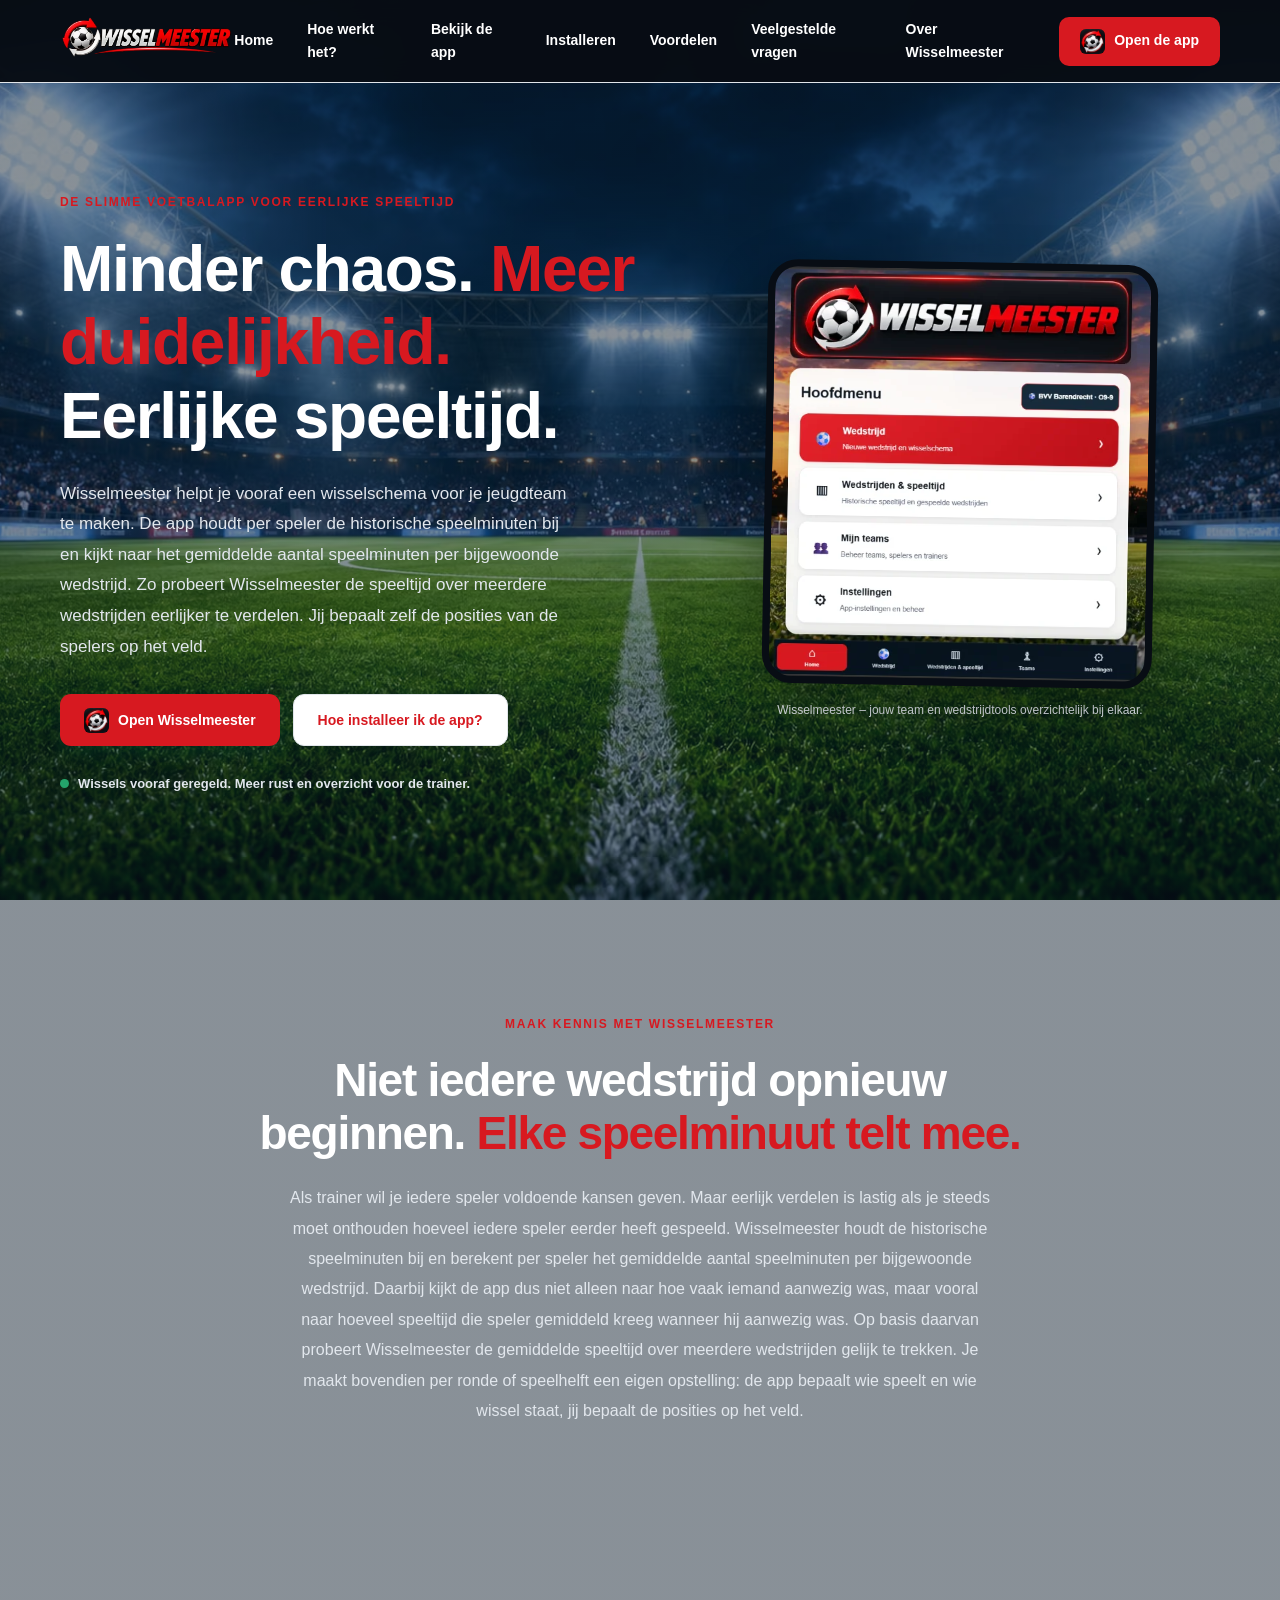
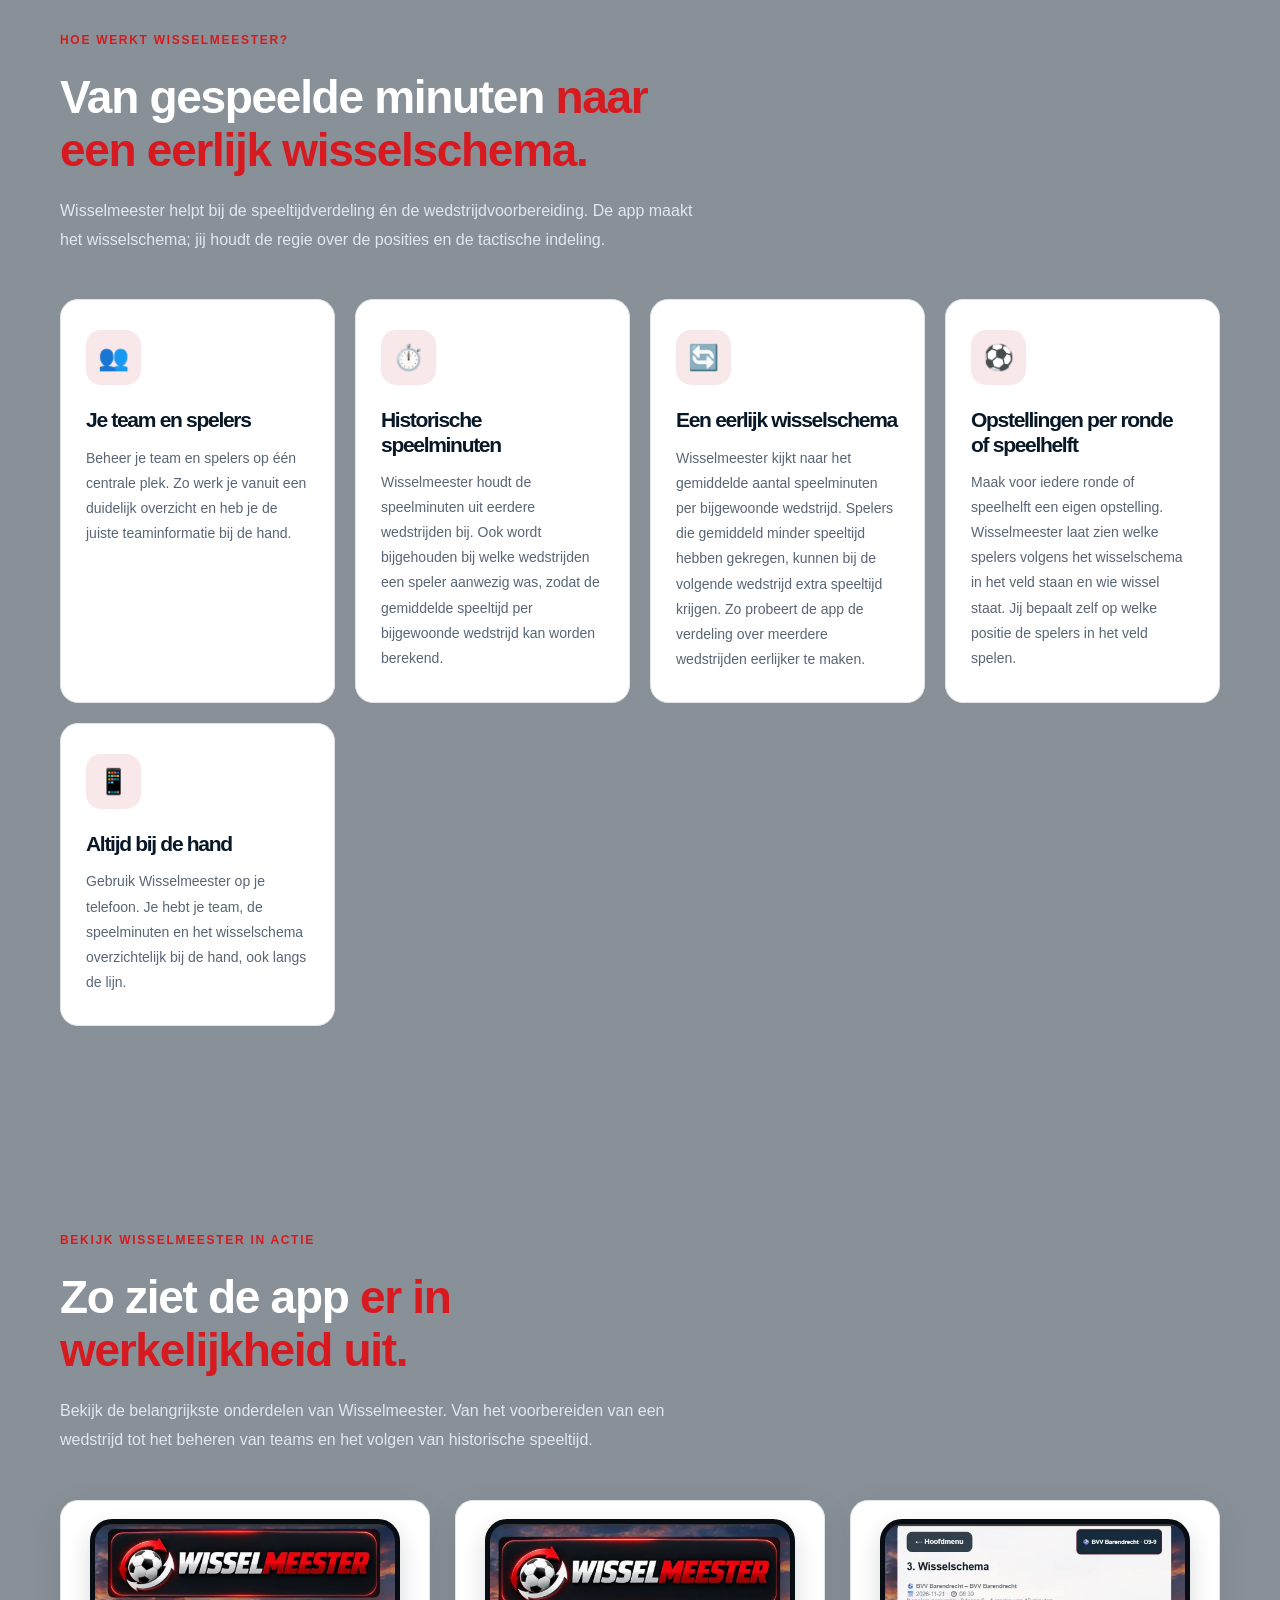
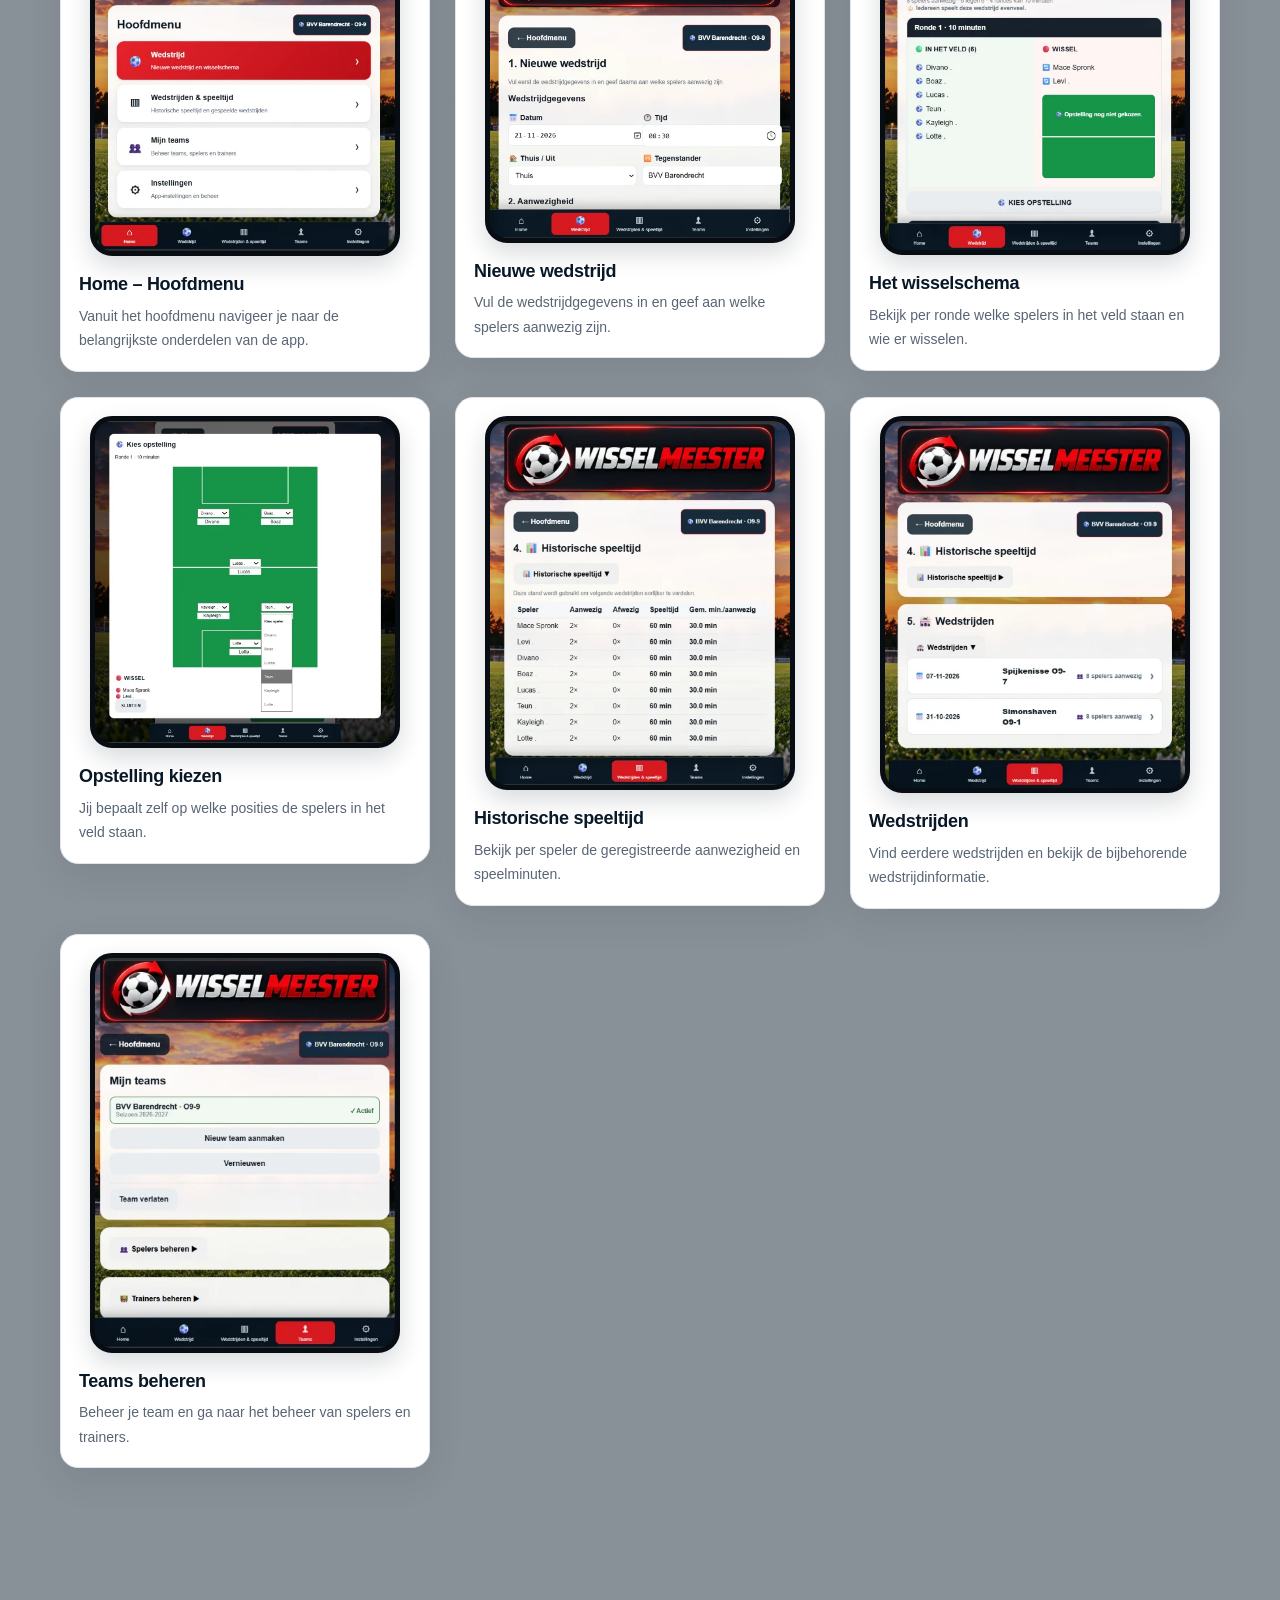
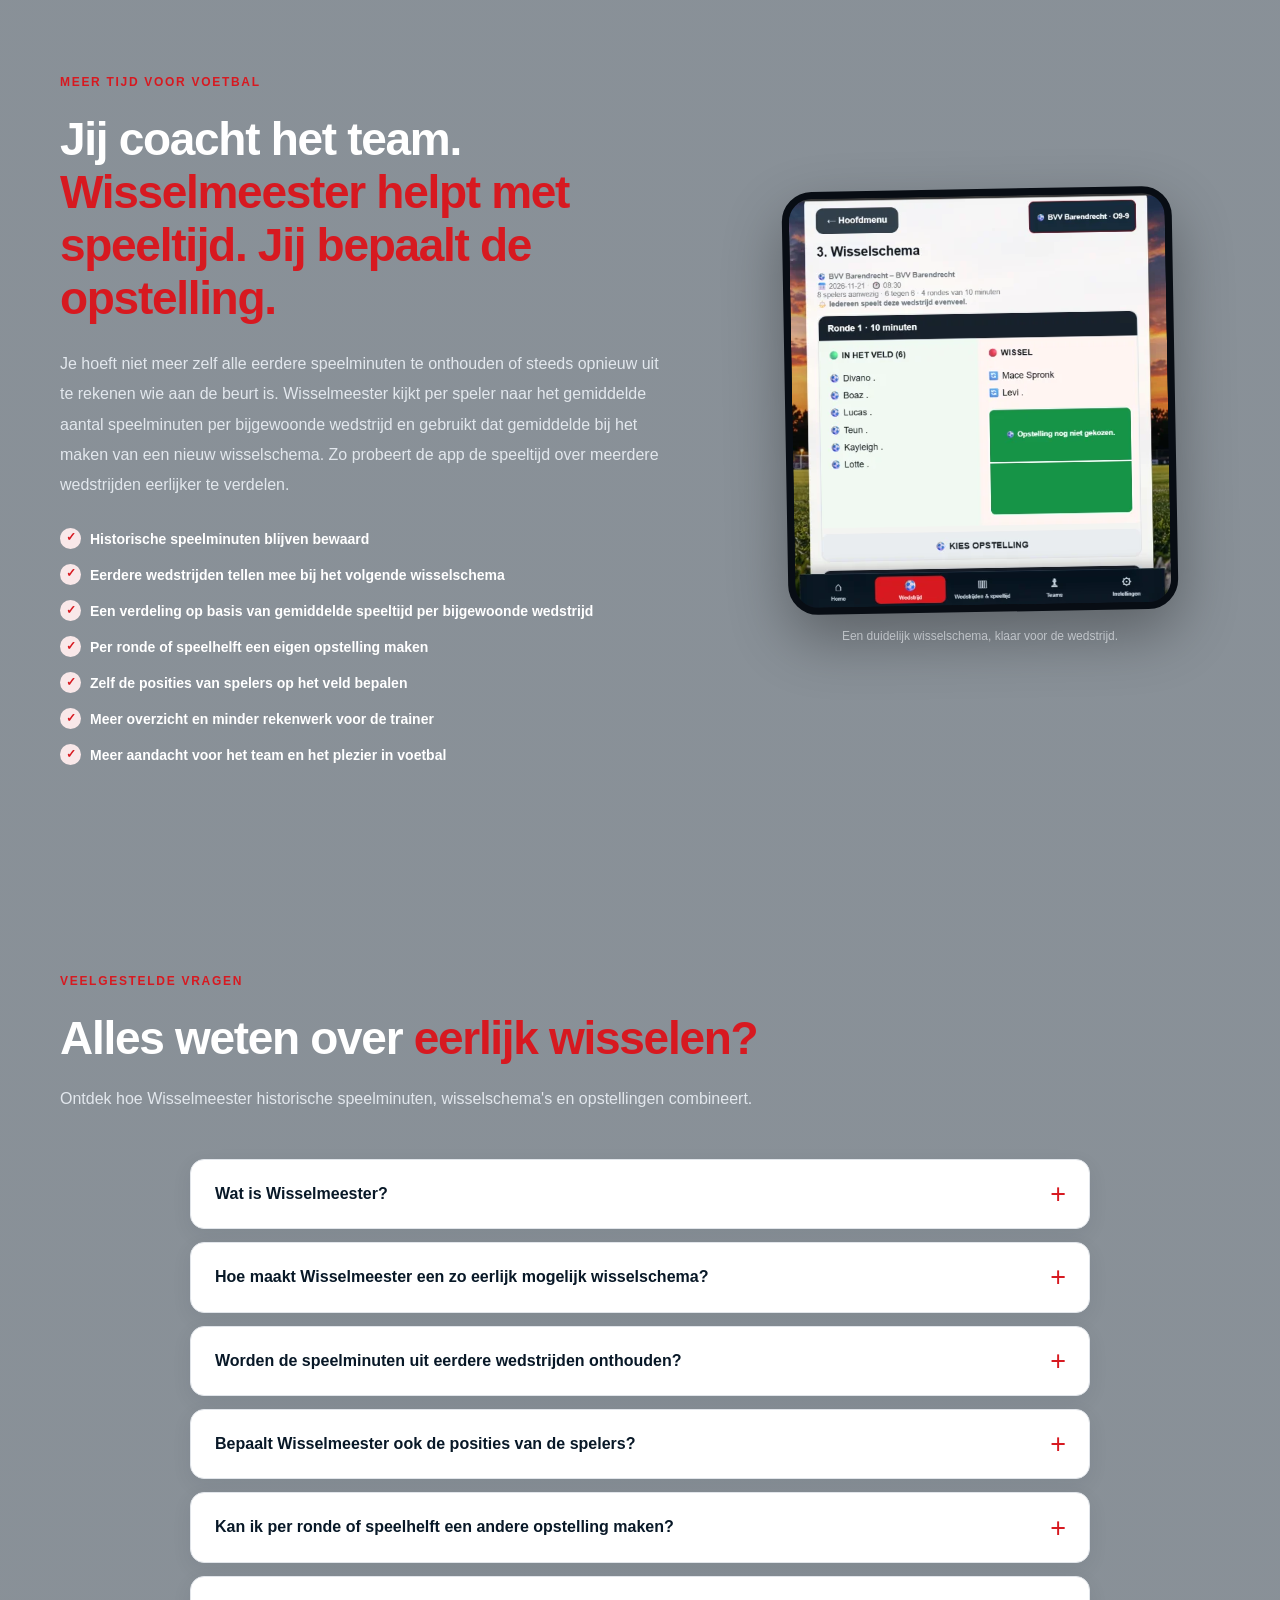
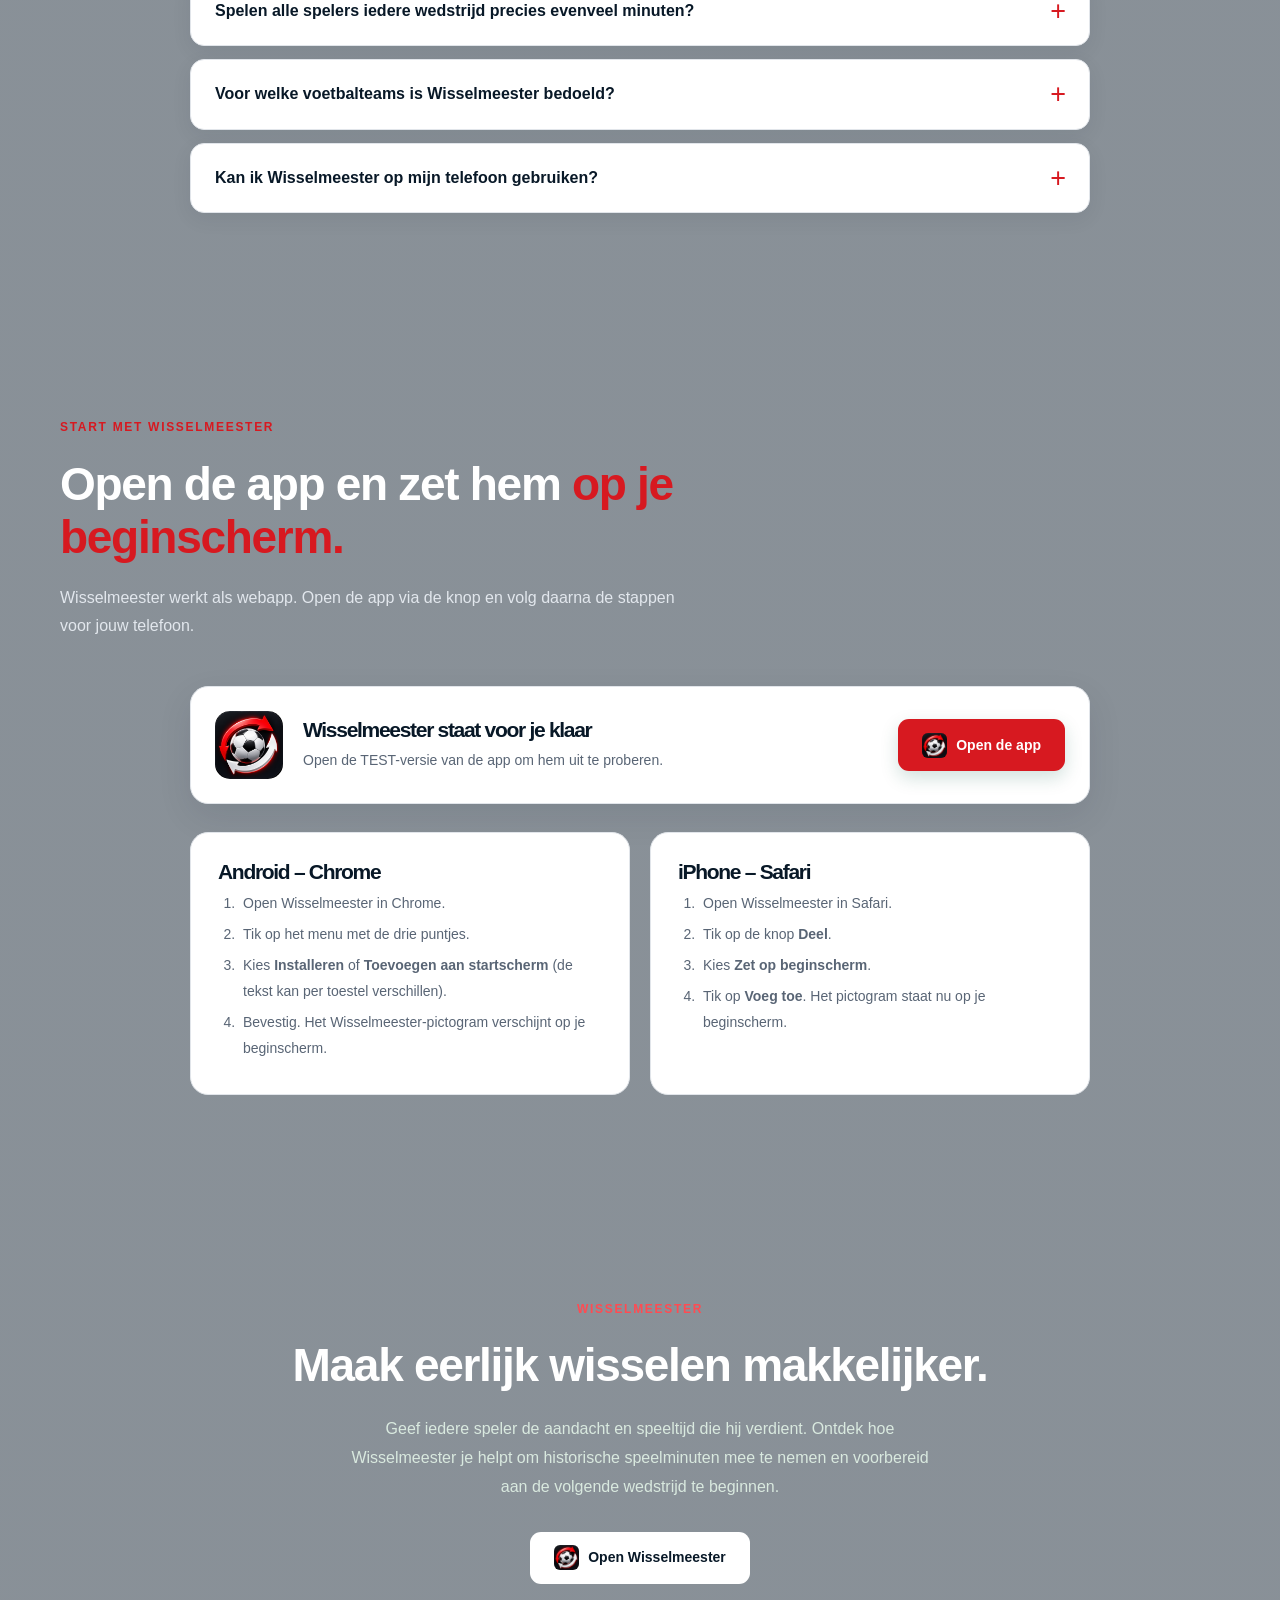
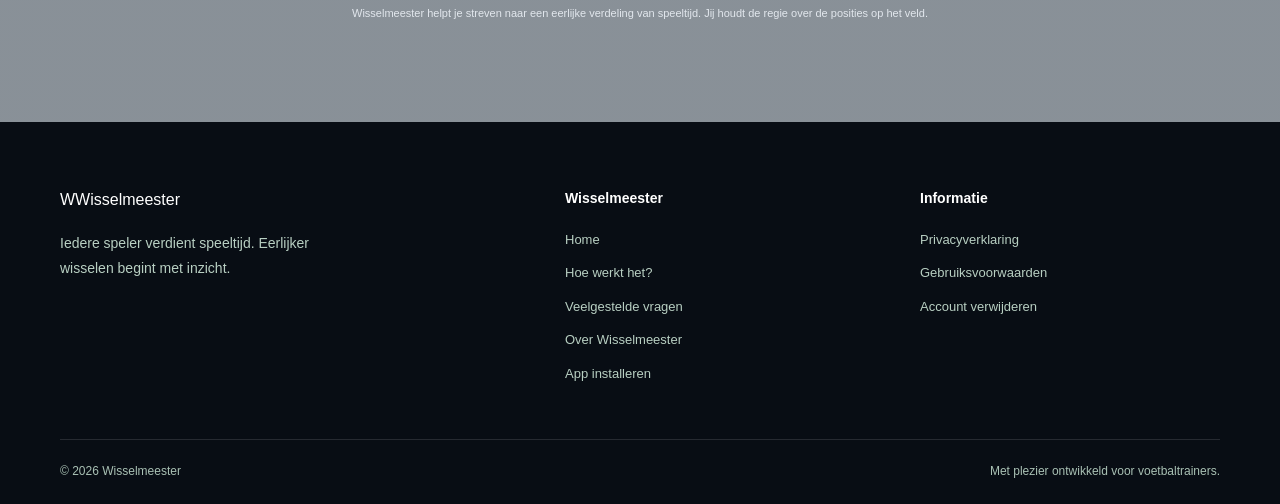
==== commit 8e3d7dbf: "Optimize screenshots and logo images for performance (WebP/AVIF with fallback)" ====
--- a/index.html
+++ b/index.html
@@ -64,7 +64,11 @@
     <div class="container nav-container">
 
       <a href="#" class="brand" aria-label="Wisselmeester home">
-        <img src="images/wisselmeester-logo.png" alt="Wisselmeester" class="brand-logo">
+        <picture>
+          <source srcset="images/wisselmeester-logo-onpage.avif" type="image/avif">
+          <source srcset="images/wisselmeester-logo-onpage.webp" type="image/webp">
+          <img src="images/wisselmeester-logo.png" alt="Wisselmeester" class="brand-logo">
+        </picture>
       </a>
 
       <button
@@ -140,12 +144,15 @@
         <!-- ECHTE APP-SCREENSHOT -->
         <div class="hero-visual">
           <div class="app-screenshot-frame hero-screenshot-frame">
-            <img
-              src="images/screenshots/01-home-hoofdmenu.png"
-              alt="Het hoofdmenu van de Wisselmeester voetbalapp"
-              class="app-screenshot hero-app-screenshot"
-              fetchpriority="high"
-            >
+            <picture>
+              <source srcset="images/screenshots/01-home-hoofdmenu.webp" type="image/webp">
+              <img
+                src="images/screenshots/01-home-hoofdmenu.png"
+                alt="Het hoofdmenu van de Wisselmeester voetbalapp"
+                class="app-screenshot hero-app-screenshot"
+                fetchpriority="high"
+              >
+            </picture>
           </div>
           <p class="screenshot-caption">Wisselmeester – jouw team en wedstrijdtools overzichtelijk bij elkaar.</p>
         </div>
@@ -278,7 +285,10 @@
         <div class="app-screenshot-grid">
           <article class="app-screenshot-card">
             <div class="app-screenshot-card-image">
-              <img src="images/screenshots/01-home-hoofdmenu.png" alt="Screenshot van het hoofdmenu van Wisselmeester" loading="lazy">
+              <picture>
+                <source srcset="images/screenshots/01-home-hoofdmenu.webp" type="image/webp">
+                <img src="images/screenshots/01-home-hoofdmenu.png" alt="Screenshot van het hoofdmenu van Wisselmeester" loading="lazy">
+              </picture>
             </div>
             <h3>Home – Hoofdmenu</h3>
             <p>Vanuit het hoofdmenu navigeer je naar de belangrijkste onderdelen van de app.</p>
@@ -286,7 +296,10 @@
 
           <article class="app-screenshot-card">
             <div class="app-screenshot-card-image">
-              <img src="images/screenshots/02-nieuwe-wedstrijd.png" alt="Screenshot van het invoeren van een nieuwe wedstrijd" loading="lazy">
+              <picture>
+                <source srcset="images/screenshots/02-nieuwe-wedstrijd.webp" type="image/webp">
+                <img src="images/screenshots/02-nieuwe-wedstrijd.png" alt="Screenshot van het invoeren van een nieuwe wedstrijd" loading="lazy">
+              </picture>
             </div>
             <h3>Nieuwe wedstrijd</h3>
             <p>Vul de wedstrijdgegevens in en geef aan welke spelers aanwezig zijn.</p>
@@ -294,7 +307,10 @@
 
           <article class="app-screenshot-card">
             <div class="app-screenshot-card-image">
-              <img src="images/screenshots/03-wisselschema.png" alt="Screenshot van het gegenereerde wisselschema" loading="lazy">
+              <picture>
+                <source srcset="images/screenshots/03-wisselschema.webp" type="image/webp">
+                <img src="images/screenshots/03-wisselschema.png" alt="Screenshot van het gegenereerde wisselschema" loading="lazy">
+              </picture>
             </div>
             <h3>Het wisselschema</h3>
             <p>Bekijk per ronde welke spelers in het veld staan en wie er wisselen.</p>
@@ -302,7 +318,10 @@
 
           <article class="app-screenshot-card">
             <div class="app-screenshot-card-image">
-              <img src="images/screenshots/04-opstelling.png" alt="Screenshot van het kiezen van de spelersposities op het voetbalveld" loading="lazy">
+              <picture>
+                <source srcset="images/screenshots/04-opstelling.webp" type="image/webp">
+                <img src="images/screenshots/04-opstelling.png" alt="Screenshot van het kiezen van de spelersposities op het voetbalveld" loading="lazy">
+              </picture>
             </div>
             <h3>Opstelling kiezen</h3>
             <p>Jij bepaalt zelf op welke posities de spelers in het veld staan.</p>
@@ -310,7 +329,10 @@
 
           <article class="app-screenshot-card">
             <div class="app-screenshot-card-image">
-              <img src="images/screenshots/05-historische-speeltijd.png" alt="Screenshot van het overzicht met historische speeltijd" loading="lazy">
+              <picture>
+                <source srcset="images/screenshots/05-historische-speeltijd.webp" type="image/webp">
+                <img src="images/screenshots/05-historische-speeltijd.png" alt="Screenshot van het overzicht met historische speeltijd" loading="lazy">
+              </picture>
             </div>
             <h3>Historische speeltijd</h3>
             <p>Bekijk per speler de geregistreerde aanwezigheid en speelminuten.</p>
@@ -318,7 +340,10 @@
 
           <article class="app-screenshot-card">
             <div class="app-screenshot-card-image">
-              <img src="images/screenshots/06-wedstrijden.png" alt="Screenshot van het overzicht met gespeelde wedstrijden" loading="lazy">
+              <picture>
+                <source srcset="images/screenshots/06-wedstrijden.webp" type="image/webp">
+                <img src="images/screenshots/06-wedstrijden.png" alt="Screenshot van het overzicht met gespeelde wedstrijden" loading="lazy">
+              </picture>
             </div>
             <h3>Wedstrijden</h3>
             <p>Vind eerdere wedstrijden en bekijk de bijbehorende wedstrijdinformatie.</p>
@@ -326,7 +351,10 @@
 
           <article class="app-screenshot-card">
             <div class="app-screenshot-card-image">
-              <img src="images/screenshots/07-teams.png" alt="Screenshot van het teambeheer in Wisselmeester" loading="lazy">
+              <picture>
+                <source srcset="images/screenshots/07-teams.webp" type="image/webp">
+                <img src="images/screenshots/07-teams.png" alt="Screenshot van het teambeheer in Wisselmeester" loading="lazy">
+              </picture>
             </div>
             <h3>Teams beheren</h3>
             <p>Beheer je team en ga naar het beheer van spelers en trainers.</p>
@@ -370,12 +398,15 @@
 
         <div class="benefits-visual">
           <div class="app-screenshot-frame benefits-screenshot-frame">
-            <img
-              src="images/screenshots/03-wisselschema.png"
-              alt="Echt screenshot van het wisselschema in Wisselmeester"
-              class="app-screenshot benefits-app-screenshot"
-              loading="lazy"
-            >
+            <picture>
+              <source srcset="images/screenshots/03-wisselschema.webp" type="image/webp">
+              <img
+                src="images/screenshots/03-wisselschema.png"
+                alt="Echt screenshot van het wisselschema in Wisselmeester"
+                class="app-screenshot benefits-app-screenshot"
+                loading="lazy"
+              >
+            </picture>
           </div>
           <p class="screenshot-caption">Een duidelijk wisselschema, klaar voor de wedstrijd.</p>
         </div>
--- a/style.css
+++ b/style.css
@@ -65,6 +65,22 @@
   color: var(--text);
   line-height: 1.65;
   overflow-x: hidden;
+}
+
+/* Performance: gebruik AVIF/WebP waar de browser dit ondersteunt,
+   met de bovenstaande PNG-regel als automatische fallback voor
+   browsers zonder image-set()-ondersteuning. */
+body {
+  background:
+    linear-gradient(
+      rgba(8, 24, 39, 0.48),
+      rgba(8, 24, 39, 0.48)
+    ),
+    image-set(
+      url("images/background-stadium.avif") type("image/avif") 1x,
+      url("images/background-stadium.webp") type("image/webp") 1x,
+      url("images/background-stadium.png") type("image/png") 1x
+    ) center top / cover fixed no-repeat;
 }
 
 
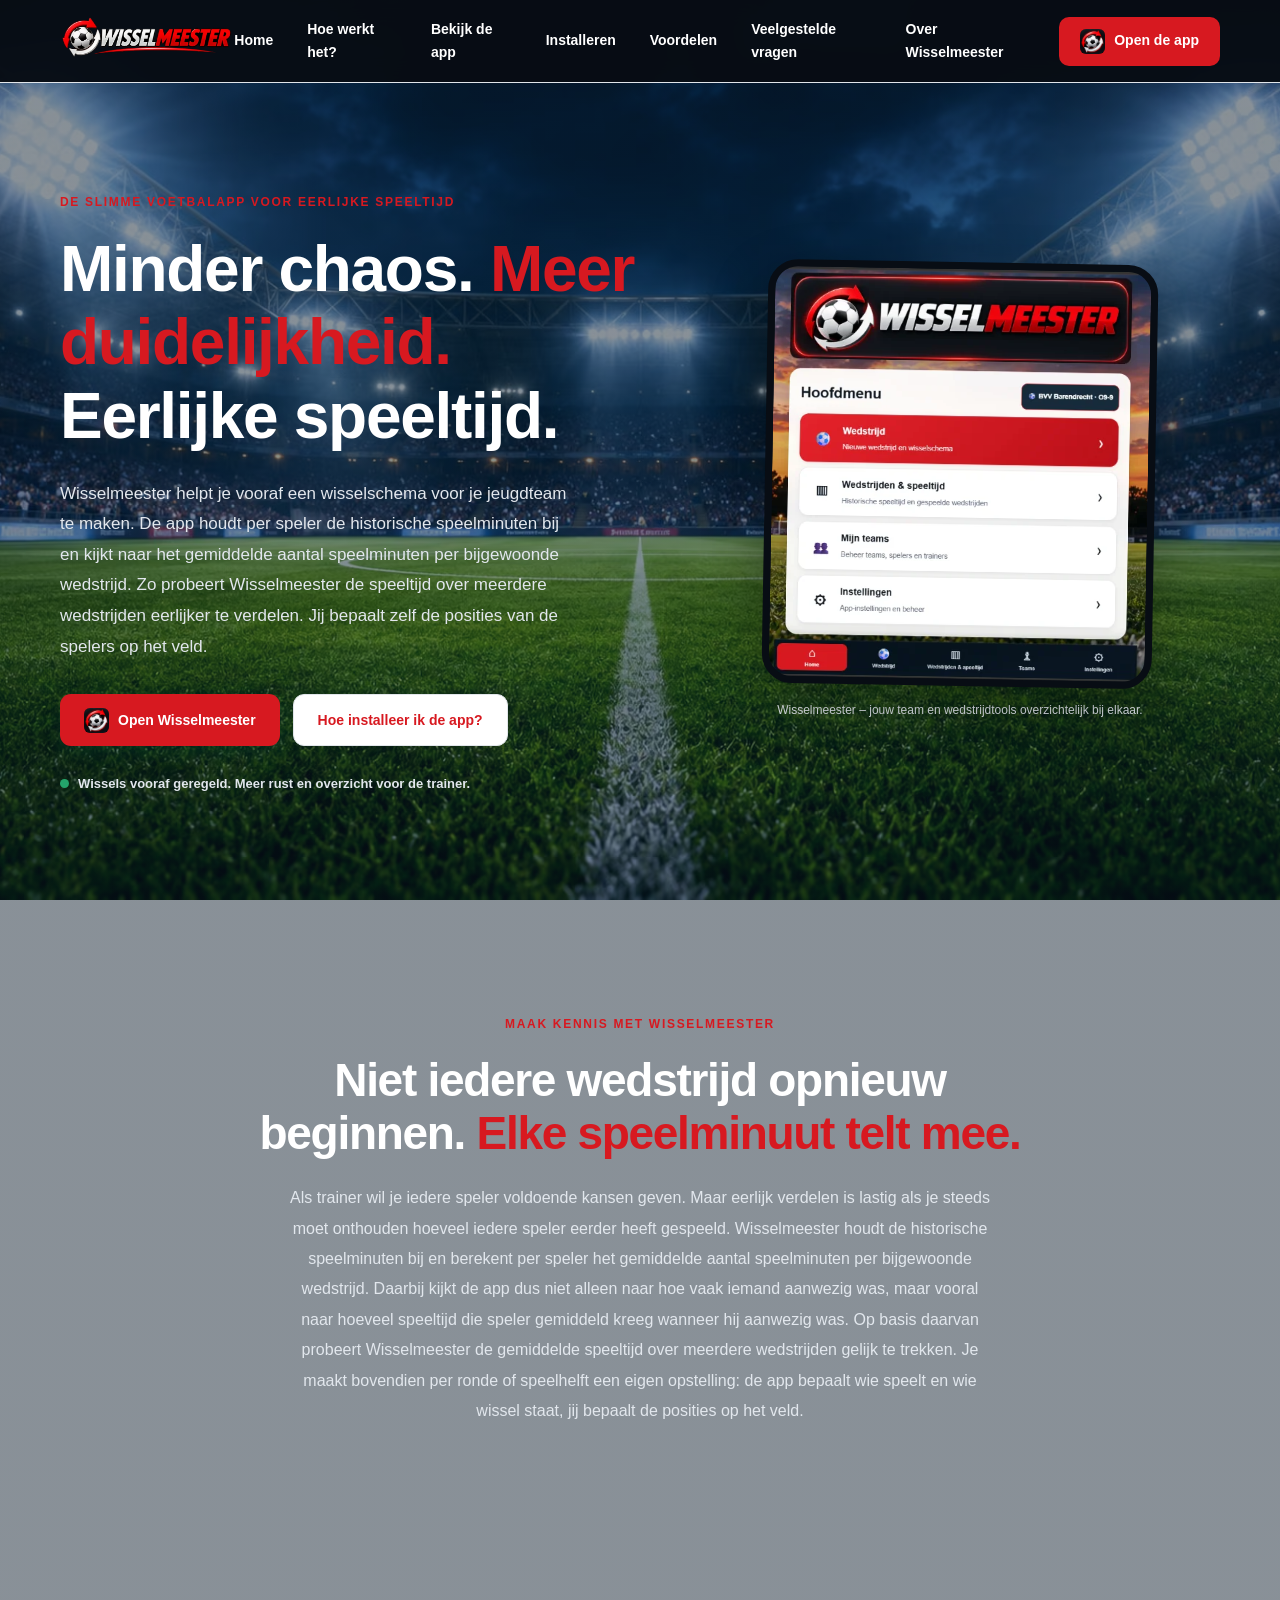
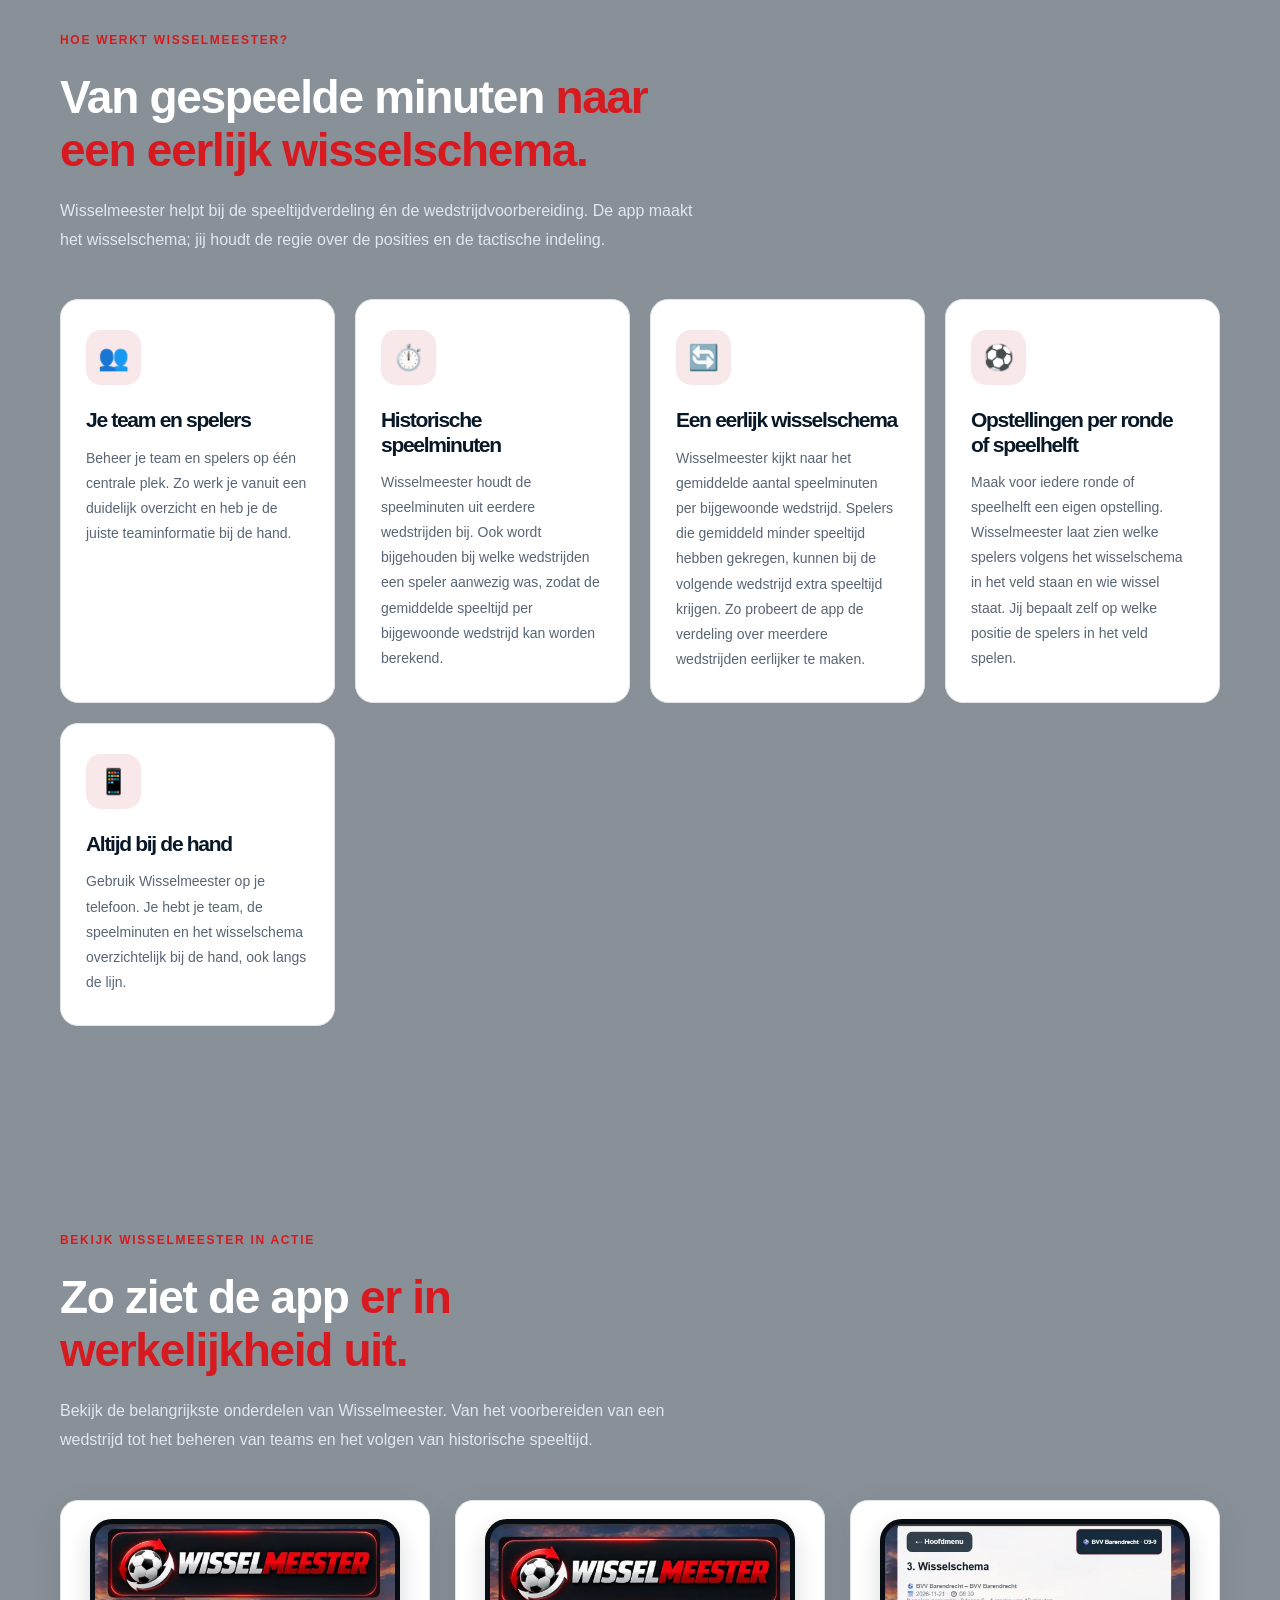
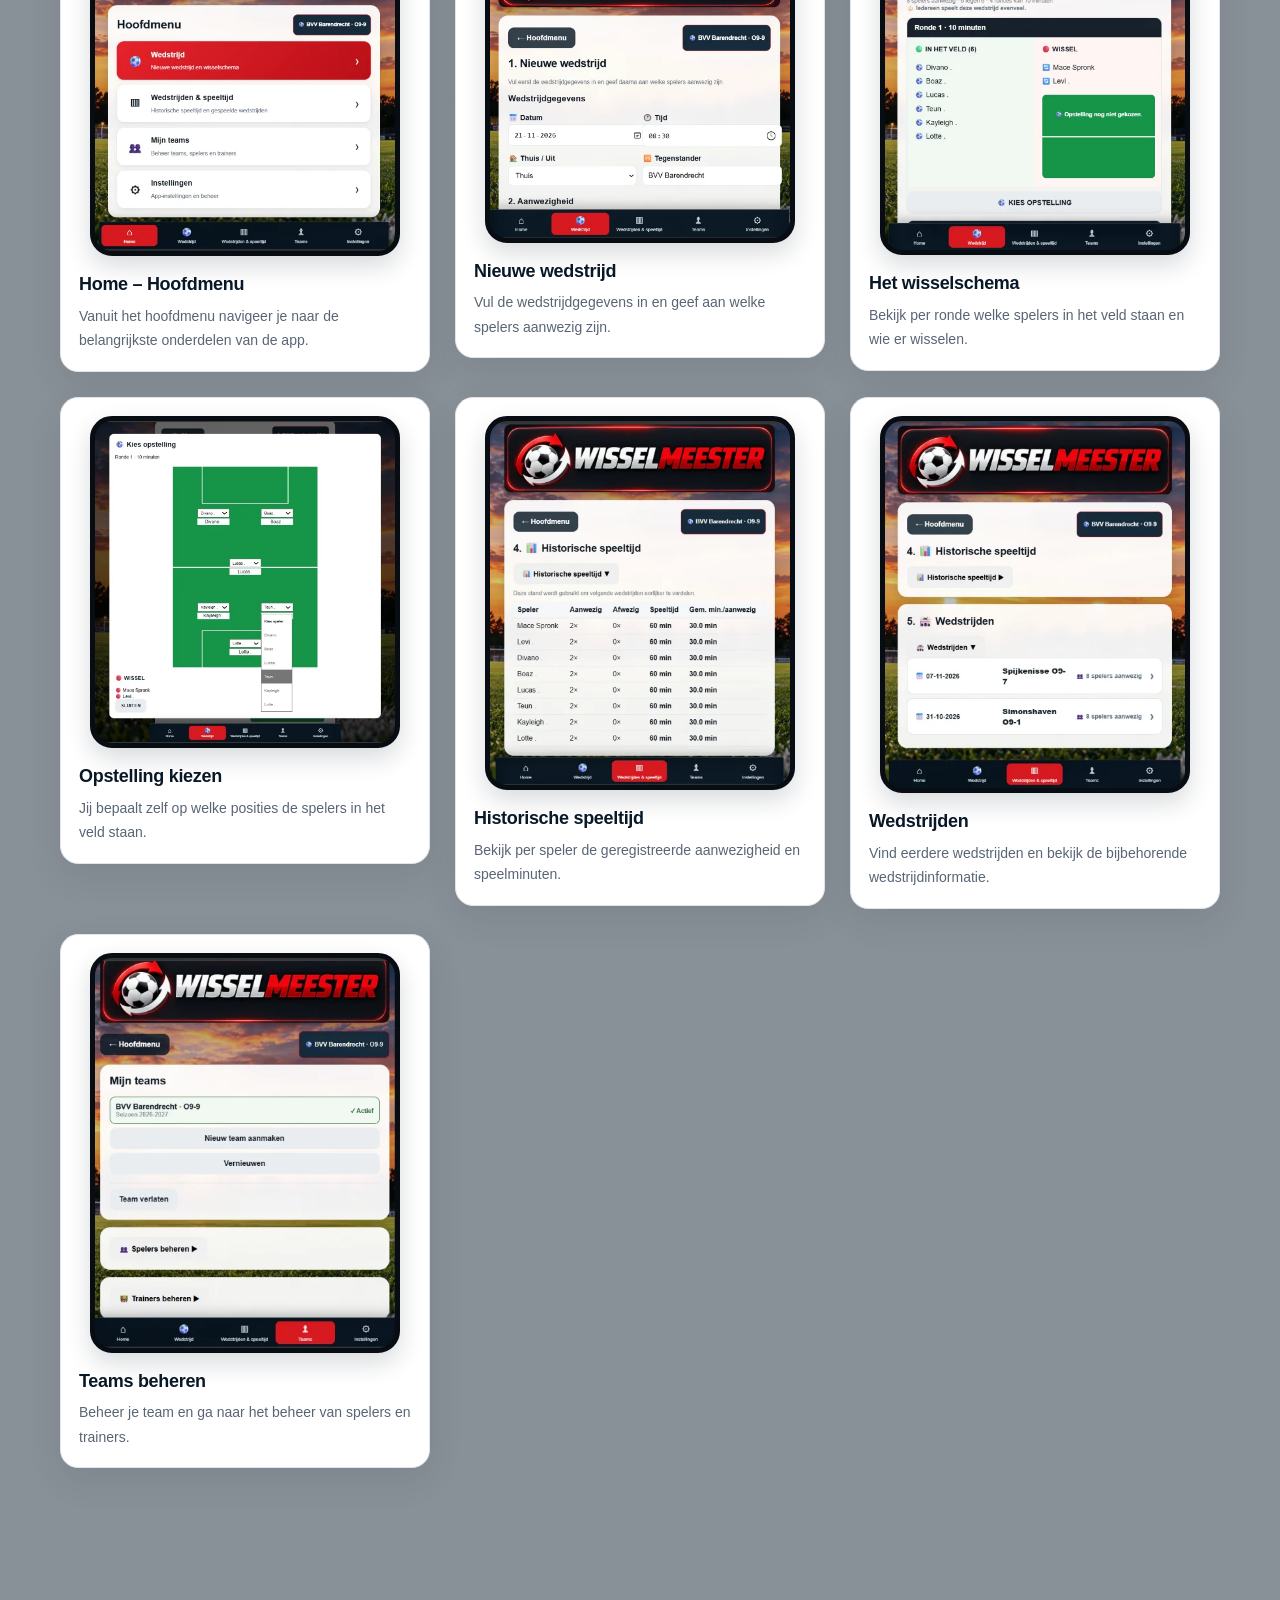
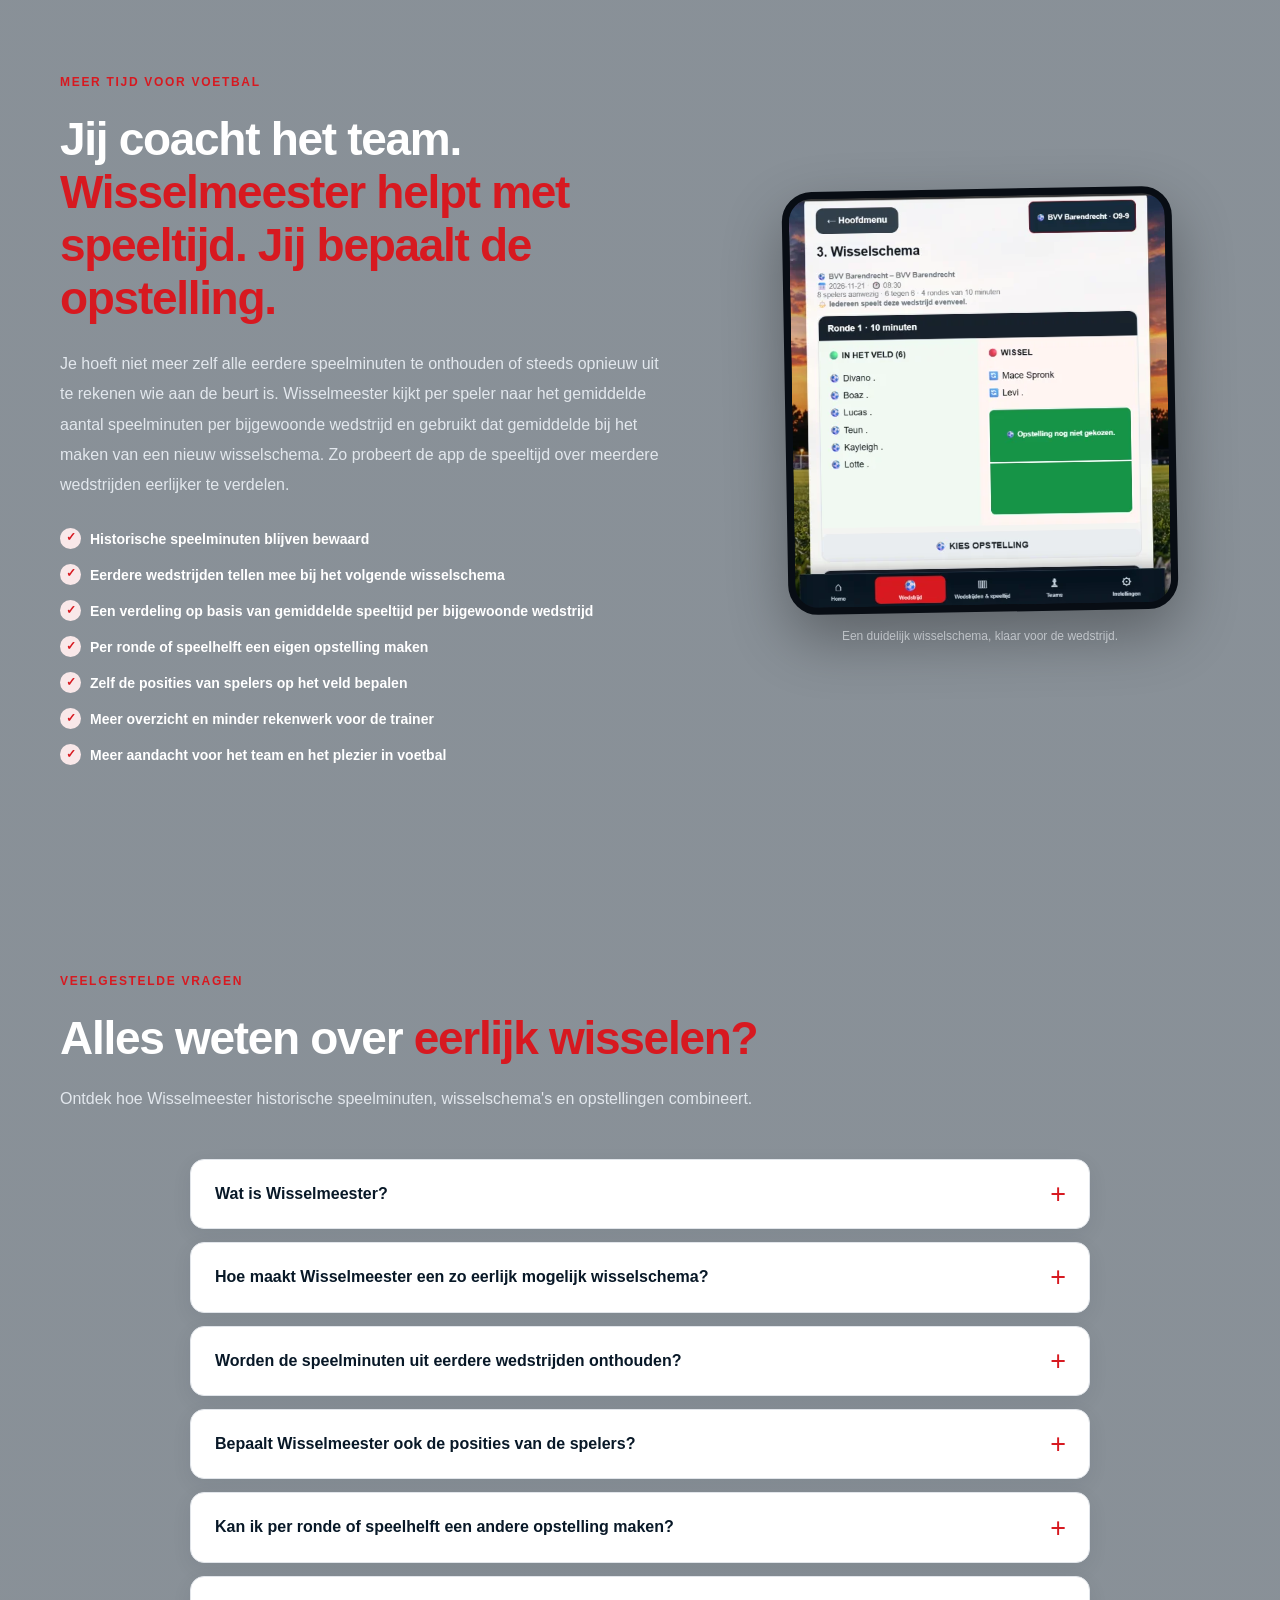
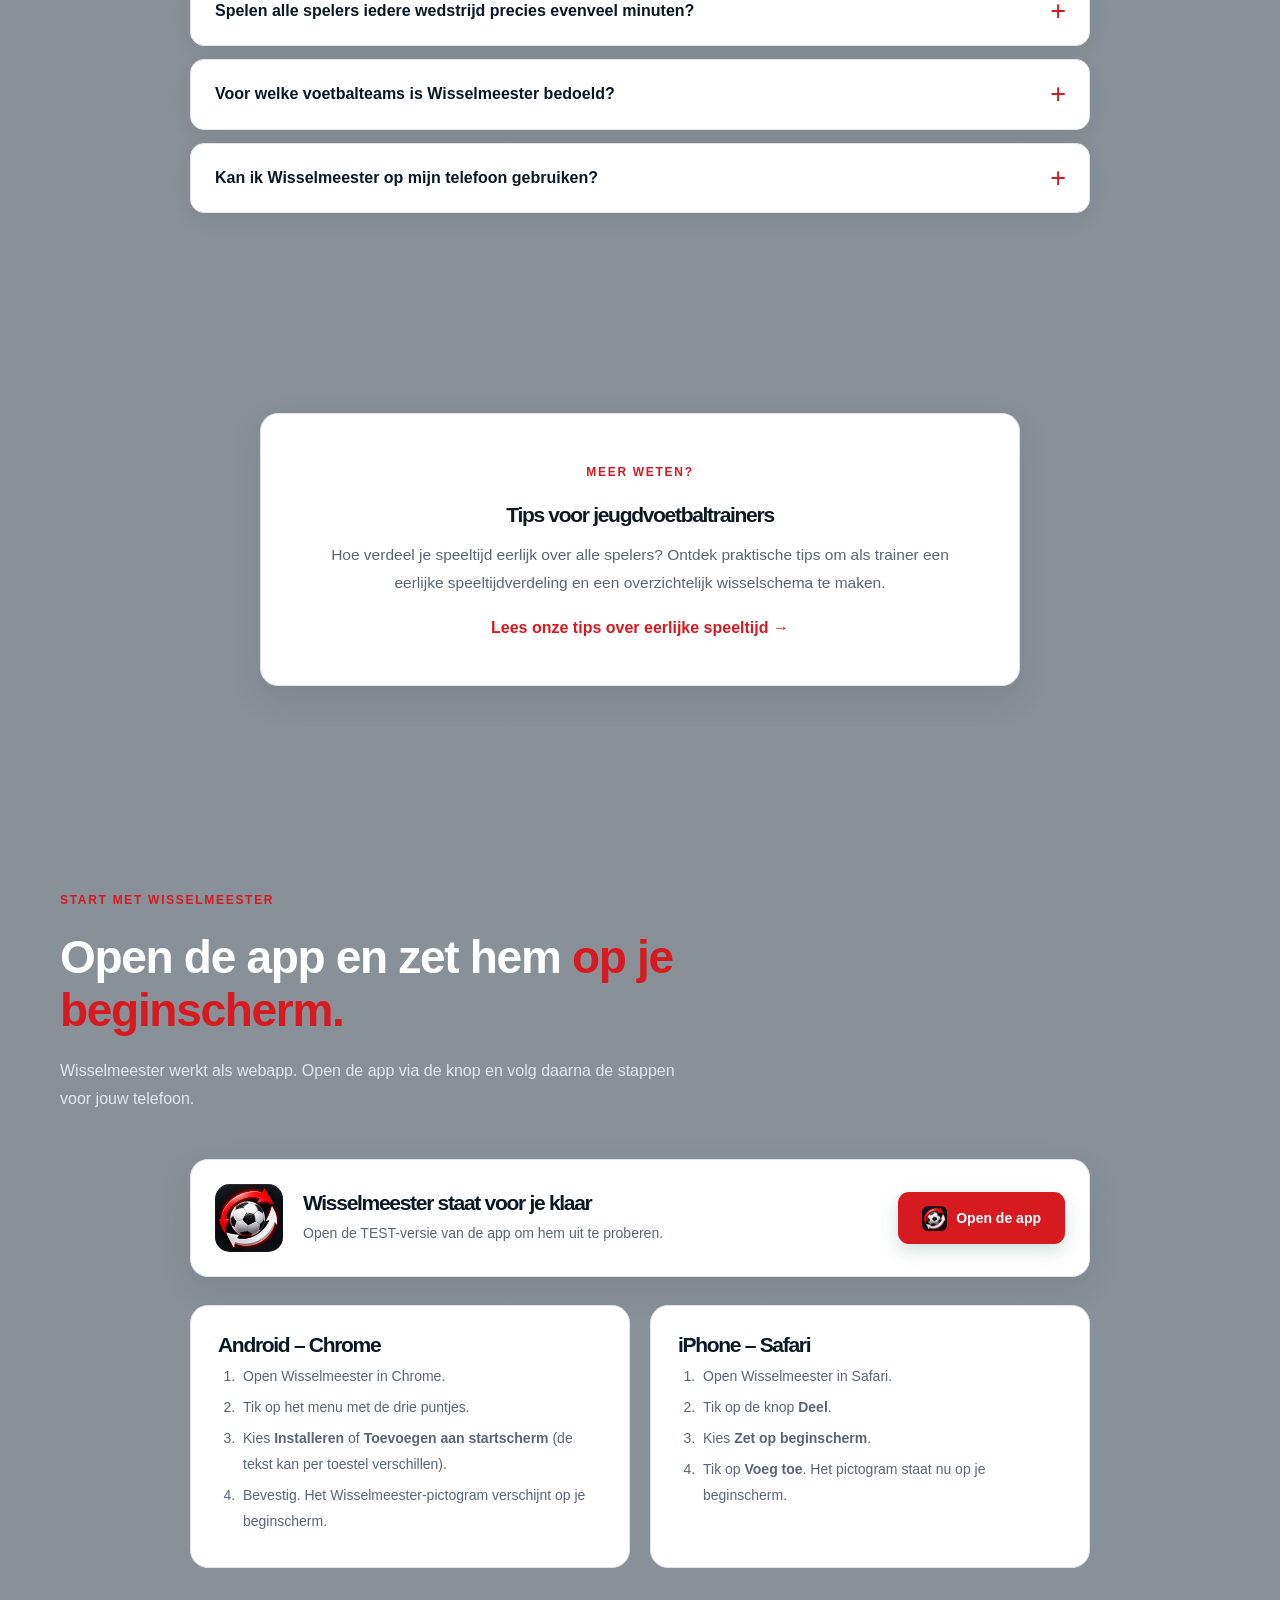
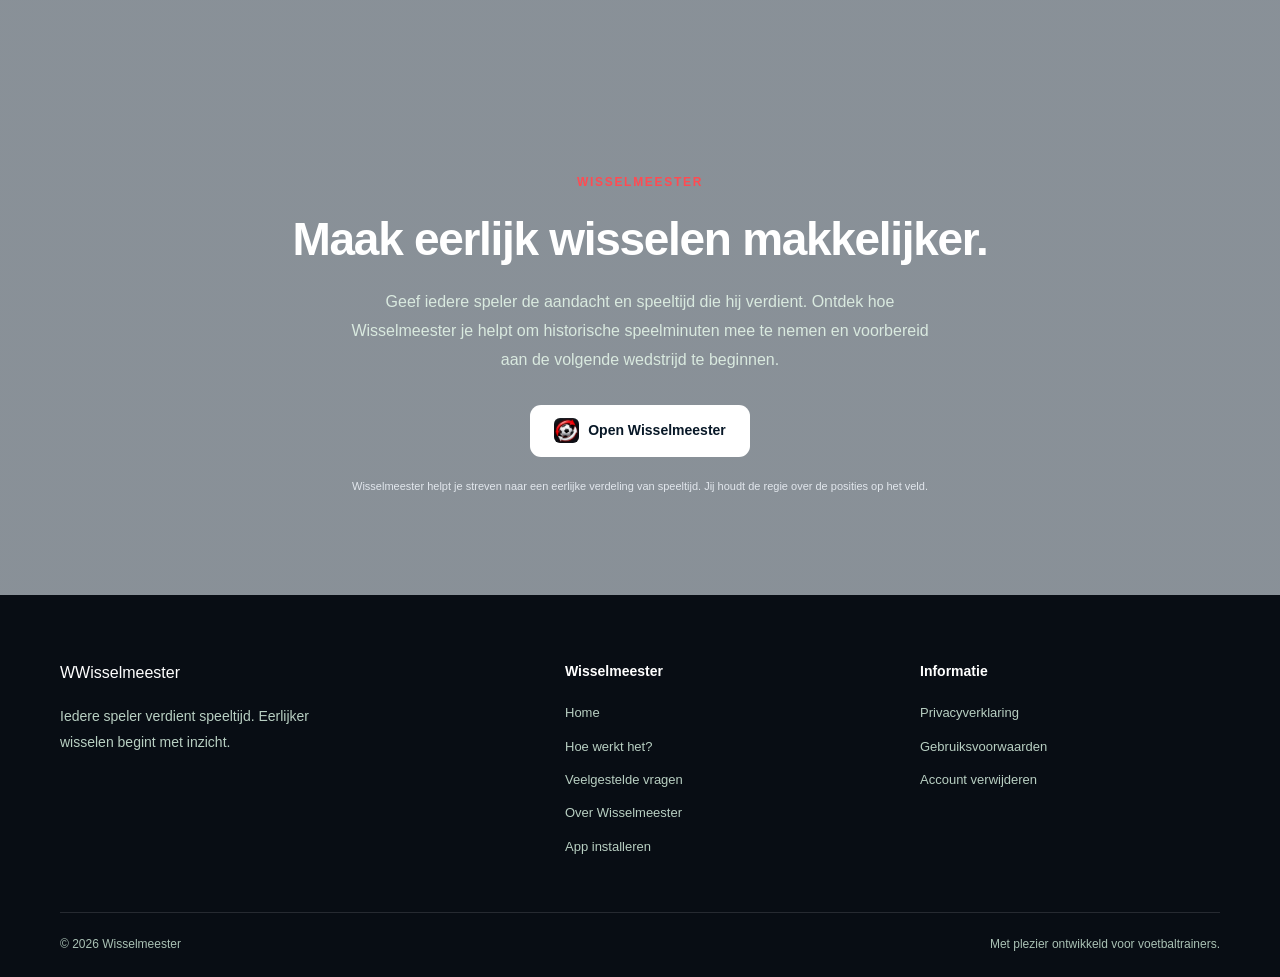
==== commit 10851411: "Add homepage link to fair playing time article" ====
--- a/index.html
+++ b/index.html
@@ -539,6 +539,24 @@
       </div>
     </section>
 
+    <!-- SEO-ARTIKEL VERWIJZING -->
+    <section class="article-pointer section-padding">
+      <div class="container">
+        <div class="article-pointer-card">
+          <span class="eyebrow">MEER WETEN?</span>
+          <h3>Tips voor jeugdvoetbaltrainers</h3>
+          <p>
+            Hoe verdeel je speeltijd eerlijk over alle spelers? Ontdek
+            praktische tips om als trainer een eerlijke speeltijdverdeling
+            en een overzichtelijk wisselschema te maken.
+          </p>
+          <a href="eerlijke-speeltijd-verdelen-jeugdvoetbal.html" class="article-pointer-link">
+            Lees onze tips over eerlijke speeltijd →
+          </a>
+        </div>
+      </div>
+    </section>
+
     <!-- APP OPENEN EN INSTALLEREN -->
     <section class="install section-padding" id="installeren">
       <div class="container">
--- a/style.css
+++ b/style.css
@@ -869,6 +869,46 @@
 
 
 /* =========================================================
+   SEO-ARTIKEL VERWIJZING
+   ========================================================= */
+.article-pointer-card {
+  max-width: 760px;
+  margin: 0 auto;
+  text-align: center;
+
+  padding: clamp(28px, 5vw, 44px);
+
+  background: var(--white);
+  border: 1px solid var(--border);
+  border-radius: var(--radius);
+  box-shadow: var(--shadow);
+}
+
+.article-pointer-card h3 {
+  color: var(--text);
+  margin-bottom: 14px;
+}
+
+.article-pointer-card p {
+  color: var(--text-light);
+  font-size: 15.5px;
+  line-height: 1.8;
+  margin-bottom: 18px;
+}
+
+.article-pointer-link {
+  display: inline-flex;
+  color: var(--green);
+  font-weight: 700;
+  text-decoration: none;
+}
+
+.article-pointer-link:hover {
+  text-decoration: underline;
+}
+
+
+/* =========================================================
    APP OPENEN EN INSTALLEREN
    ========================================================= */
 .button-logo {
